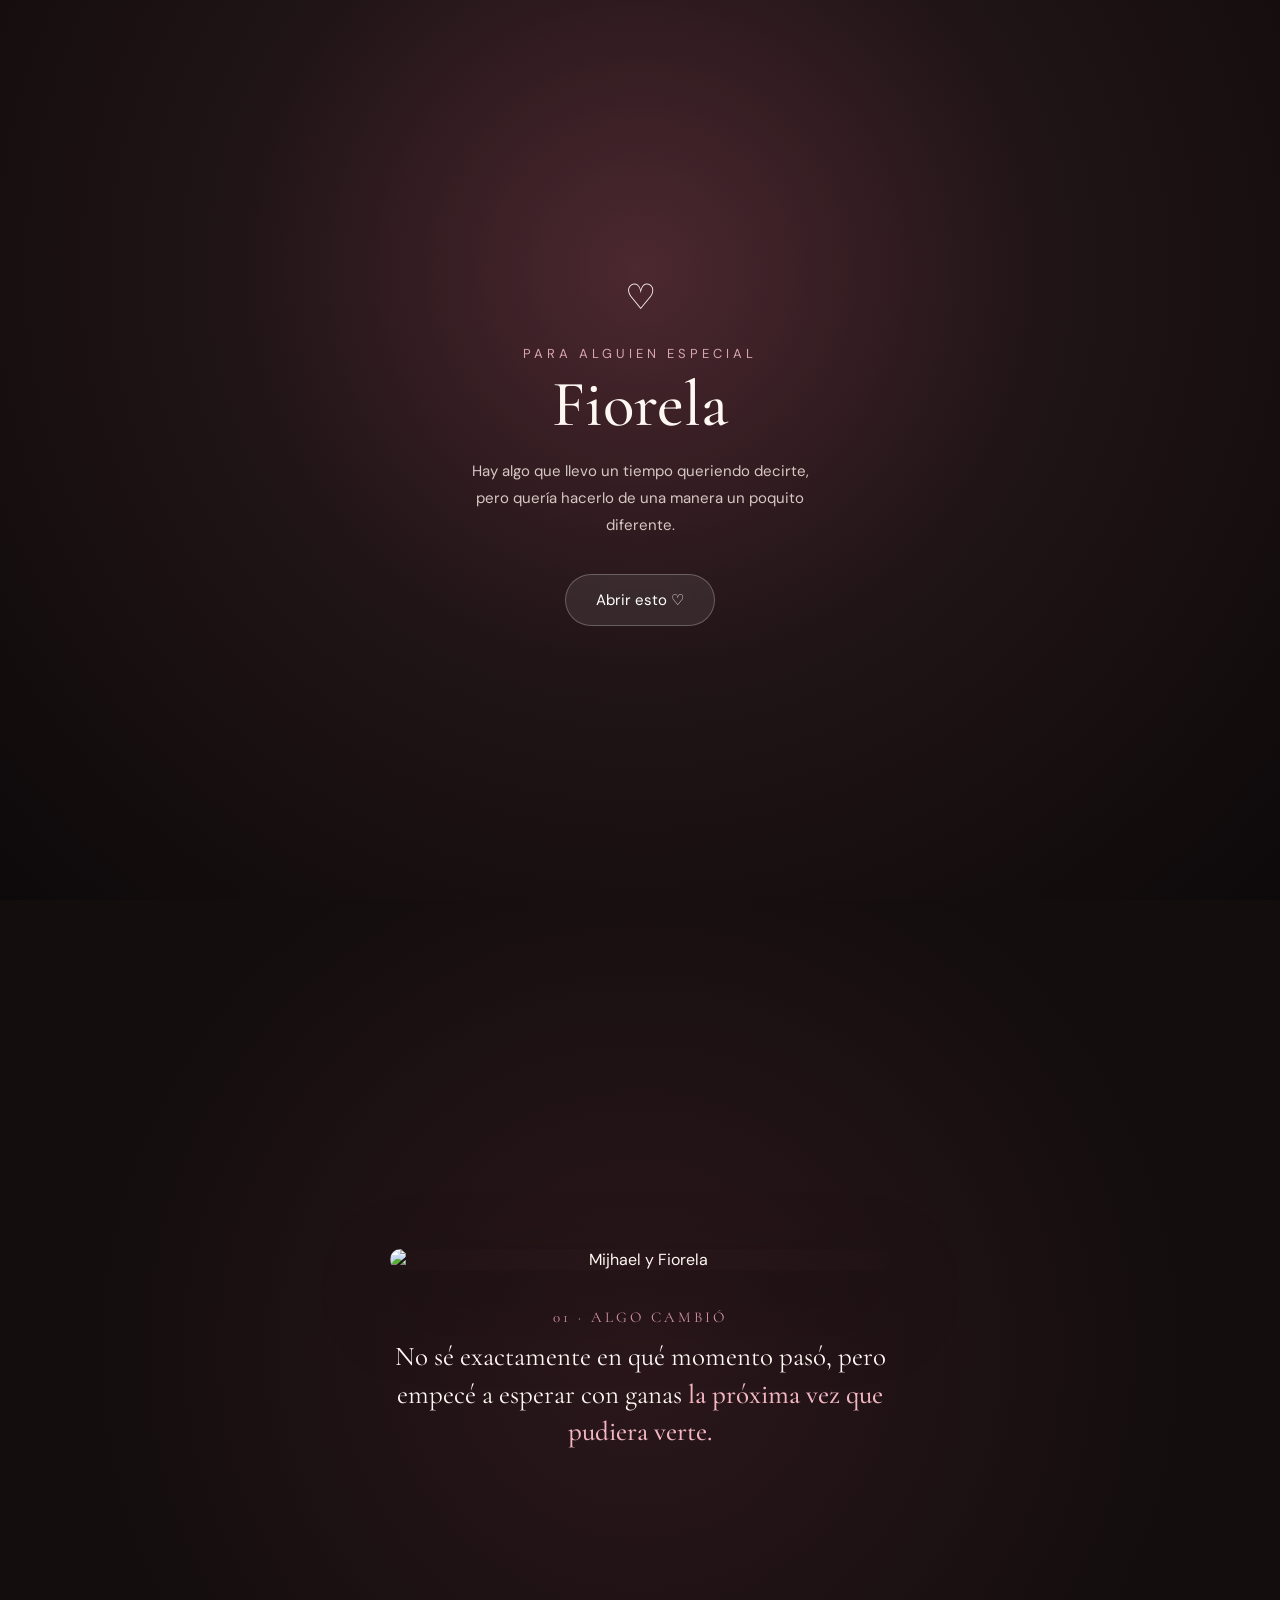
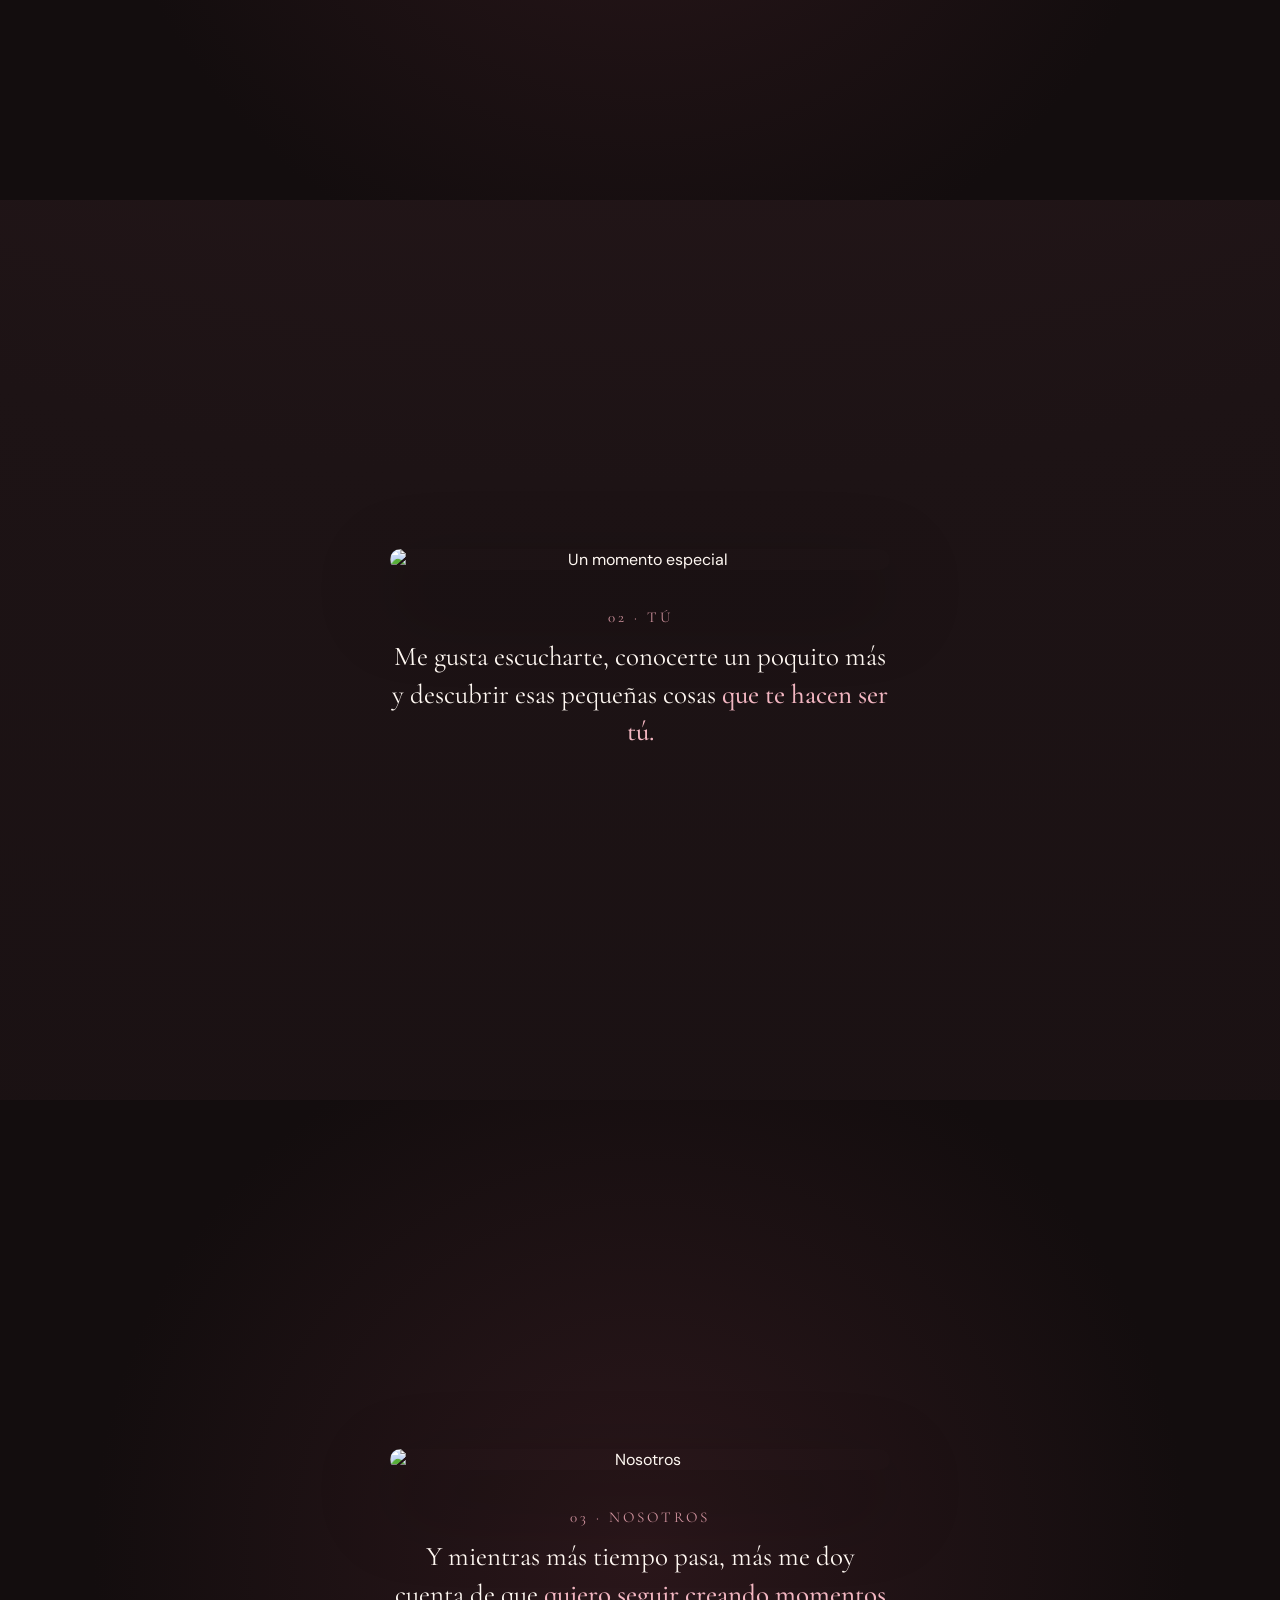
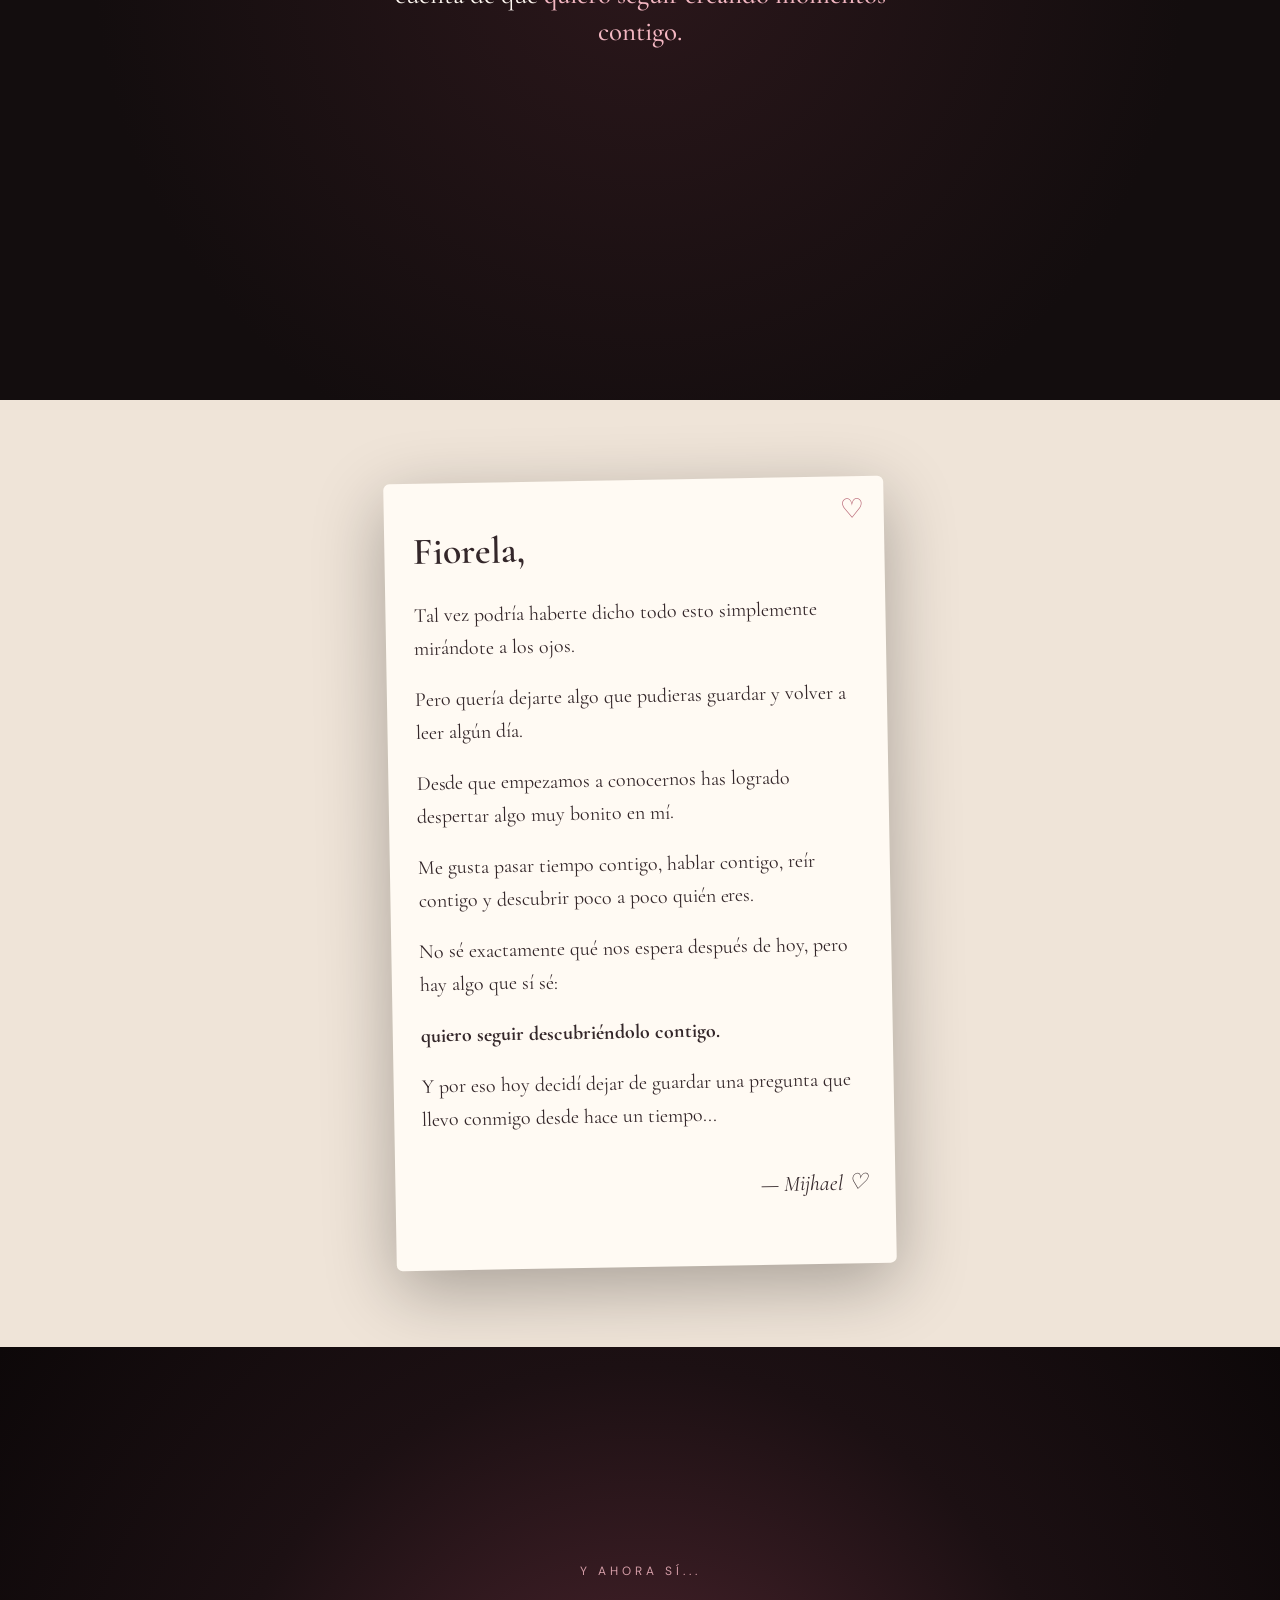
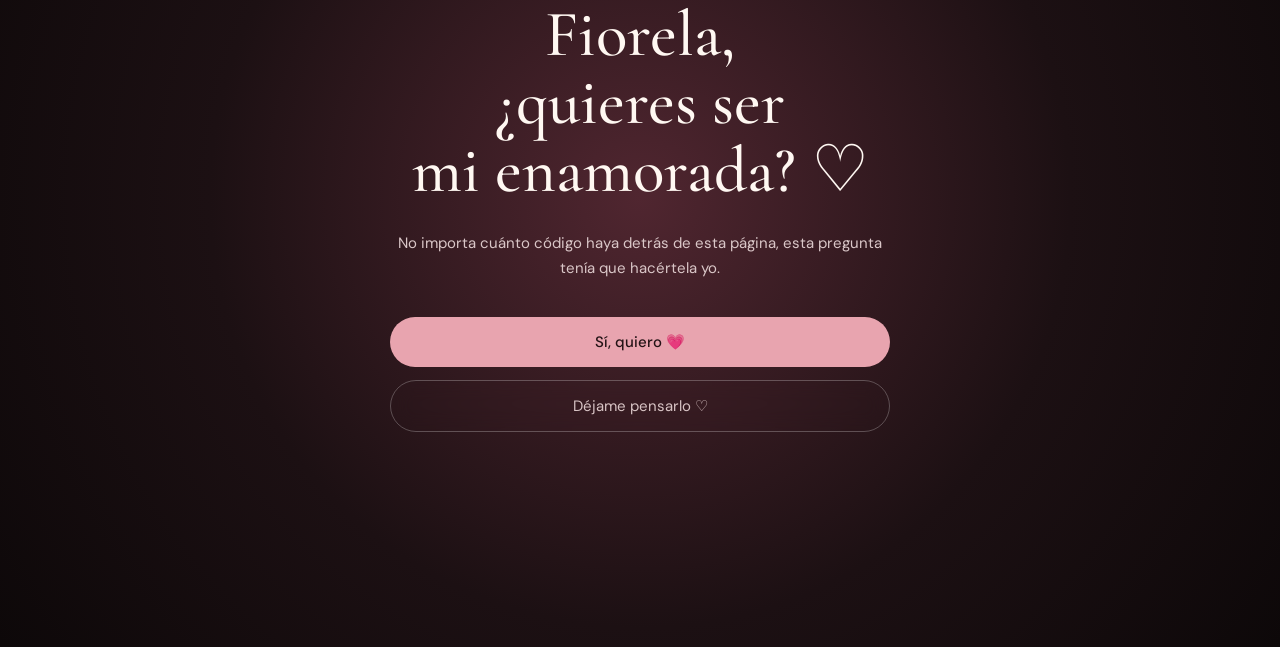
==== index.html @ c9b13cd0 "Create index.html" ====
<!DOCTYPE html>
<html lang="es">
<head>
  <meta charset="UTF-8">
  <meta name="viewport" content="width=device-width, initial-scale=1.0">
  <meta name="theme-color" content="#171011">

  <title>Para Fiorela ♡</title>

  <link rel="preconnect" href="https://fonts.googleapis.com">
  <link rel="preconnect" href="https://fonts.gstatic.com" crossorigin>

  <link href="https://fonts.googleapis.com/css2?family=Cormorant+Garamond:wght@400;500;600;700&family=DM+Sans:wght@300;400;500&display=swap" rel="stylesheet">

  <style>
    * {
      margin: 0;
      padding: 0;
      box-sizing: border-box;
    }

    html {
      scroll-behavior: smooth;
    }

    body {
      background:
        radial-gradient(circle at top, #3a2026 0%, #1d1315 38%, #100b0c 100%);
      color: #fff8f2;
      font-family: "DM Sans", sans-serif;
      overflow-x: hidden;
    }

    /* =========================
       PANTALLA INICIAL
    ========================= */

    #inicio {
      position: fixed;
      inset: 0;
      width: 100%;
      height: 100dvh;

      display: flex;
      align-items: center;
      justify-content: center;

      background:
        radial-gradient(circle at 50% 30%, #4c2830 0%, #201416 45%, #0d090a 100%);

      z-index: 1000;
      transition:
        opacity 1s ease,
        visibility 1s ease;
    }

    #inicio.oculto {
      opacity: 0;
      visibility: hidden;
      pointer-events: none;
    }

    .inicio-contenido {
      width: 90%;
      max-width: 420px;
      text-align: center;
      padding: 30px;
      animation: aparecer 1.5s ease;
    }

    .corazon-inicio {
      font-size: 35px;
      margin-bottom: 25px;
      animation: latido 1.5s infinite;
    }

    .inicio-contenido .pequeno {
      font-size: 13px;
      text-transform: uppercase;
      letter-spacing: 4px;
      color: #d8a6ad;
      margin-bottom: 12px;
    }

    .inicio-contenido h1 {
      font-family: "Cormorant Garamond", serif;
      font-size: clamp(42px, 13vw, 65px);
      font-weight: 500;
      line-height: 0.95;
      margin-bottom: 22px;
    }

    .inicio-contenido p {
      font-size: 15px;
      line-height: 1.8;
      color: #d7c8c4;
      margin-bottom: 35px;
    }

    .boton {
      border: 1px solid rgba(255,255,255,.25);
      background: rgba(255,255,255,.08);
      color: white;

      padding: 15px 30px;
      border-radius: 100px;

      font-family: "DM Sans", sans-serif;
      font-size: 15px;

      backdrop-filter: blur(10px);
      cursor: pointer;

      transition: .3s;
    }

    .boton:active {
      transform: scale(.96);
    }

    /* =========================
       CONTENIDO
    ========================= */

    main {
      width: 100%;
    }

    section {
      min-height: 100svh;
      width: 100%;

      display: flex;
      align-items: center;
      justify-content: center;

      padding: 65px 22px;
      position: relative;
    }

    .contenedor {
      width: 100%;
      max-width: 430px;
      text-align: center;
    }

    /* =========================
       HERO
    ========================= */

    .hero {
      padding-top: 90px;
      background:
        linear-gradient(to bottom, rgba(14,9,10,.1), #160e10);
    }

    .fecha {
      font-size: 11px;
      letter-spacing: 4px;
      color: #cf9ca5;
      margin-bottom: 20px;
    }

    .hero h2 {
      font-family: "Cormorant Garamond", serif;
      font-size: 48px;
      font-weight: 500;
      margin-bottom: 25px;
      line-height: 1;
    }

    .hero h2 span {
      font-style: italic;
      color: #efbdc4;
    }

    .hero p {
      font-family: "Cormorant Garamond", serif;
      font-size: 21px;
      line-height: 1.6;
      color: #e2d2ce;
    }

    .flecha {
      margin-top: 50px;
      opacity: .5;
      font-size: 24px;
      animation: bajar 1.5s infinite;
    }

    /* =========================
       FOTOS
    ========================= */

    .foto-card {
      width: 100%;
      overflow: hidden;
      border-radius: 25px;
      position: relative;

      box-shadow:
        0 30px 80px rgba(0,0,0,.45);

      margin-bottom: 38px;
    }

    .foto-card img {
      display: block;
      width: 100%;
      height: auto;
    }

    .numero {
      font-family: "Cormorant Garamond", serif;
      color: #cf929d;
      font-size: 15px;
      letter-spacing: 3px;
      margin-bottom: 12px;
    }

    .texto-momento {
      font-family: "Cormorant Garamond", serif;
      font-size: 27px;
      line-height: 1.4;
      font-weight: 400;
    }

    .texto-momento strong {
      color: #f2b6c1;
      font-weight: 500;
    }

    .momento {
      background:
        radial-gradient(circle at center, #2b171b, #130d0e 70%);
    }

    /* =========================
       CARTA
    ========================= */

    .carta-seccion {
      background: #efe4d8;
      color: #34272a;
      padding: 80px 20px;
    }

    .carta {
      position: relative;
      background: #fffaf3;
      padding: 45px 28px;
      border-radius: 6px;

      text-align: left;

      box-shadow:
        0 20px 70px rgba(0,0,0,.3);

      transform: rotate(-1deg);
    }

    .carta::before {
      content: "♡";
      position: absolute;
      right: 20px;
      top: 15px;
      font-size: 27px;
      color: #b96776;
    }

    .carta h3 {
      font-family: "Cormorant Garamond", serif;
      font-size: 38px;
      margin-bottom: 25px;
      font-weight: 600;
    }

    .carta p {
      font-family: "Cormorant Garamond", serif;
      font-size: 20px;
      line-height: 1.65;
      margin-bottom: 18px;
    }

    .firma {
      margin-top: 35px;
      text-align: right;
      font-size: 22px !important;
      font-style: italic;
    }

    /* =========================
       PREGUNTA FINAL
    ========================= */

    .pregunta {
      min-height: 100dvh;

      background:
        radial-gradient(circle at center, #502630, #1c1013 55%, #0d0809);

      overflow: hidden;
    }

    .pregunta .mini {
      font-size: 12px;
      text-transform: uppercase;
      letter-spacing: 4px;
      color: #d49da7;
      margin-bottom: 22px;
    }

    .pregunta h2 {
      font-family: "Cormorant Garamond", serif;
      font-size: clamp(45px, 13vw, 65px);
      font-weight: 500;
      line-height: 1.05;
      margin-bottom: 25px;
    }

    .pregunta p {
      color: #dac7c8;
      font-size: 15px;
      line-height: 1.7;
      margin-bottom: 35px;
    }

    .botones-final {
      display: flex;
      flex-direction: column;
      gap: 13px;
    }

    .si {
      background: #e8a4af;
      color: #241316;
      border: none;
      font-weight: 500;
    }

    .pensarlo {
      background: transparent;
      color: #d8c4c5;
    }

    /* =========================
       RESPUESTA
    ========================= */

    #respuesta {
      position: fixed;
      inset: 0;

      display: none;
      align-items: center;
      justify-content: center;

      background:
        radial-gradient(circle at center, #69313d, #1b0e11 60%, #090506);

      z-index: 2000;
      padding: 25px;
      overflow: hidden;
    }

    #respuesta.visible {
      display: flex;
      animation: aparecer .8s ease;
    }

    .respuesta-contenido {
      text-align: center;
      max-width: 430px;
      position: relative;
      z-index: 10;
    }

    .respuesta-contenido .gran-corazon {
      font-size: 60px;
      animation: latido 1.2s infinite;
      margin-bottom: 25px;
    }

    .respuesta-contenido h2 {
      font-family: "Cormorant Garamond", serif;
      font-size: 48px;
      font-weight: 500;
      margin-bottom: 20px;
    }

    .respuesta-contenido p {
      color: #e2cccf;
      line-height: 1.8;
    }

    .nombres {
      margin-top: 35px;
      font-family: "Cormorant Garamond", serif;
      font-size: 27px !important;
      color: #f2b6c1 !important;
    }

    /* =========================
       ANIMACIÓN SCROLL
    ========================= */

    .reveal {
      opacity: 0;
      transform: translateY(45px);
      transition:
        opacity 1s ease,
        transform 1s ease;
    }

    .reveal.visible {
      opacity: 1;
      transform: translateY(0);
    }

    /* =========================
       CORAZONES
    ========================= */

    .heart {
      position: fixed;
      bottom: -30px;
      z-index: 2001;
      pointer-events: none;
      animation: volar linear forwards;
    }

    /* =========================
       ANIMACIONES
    ========================= */

    @keyframes aparecer {
      from {
        opacity: 0;
        transform: translateY(10px);
      }

      to {
        opacity: 1;
        transform: translateY(0);
      }
    }

    @keyframes latido {
      0%, 100% {
        transform: scale(1);
      }

      50% {
        transform: scale(1.15);
      }
    }

    @keyframes bajar {
      0%, 100% {
        transform: translateY(0);
      }

      50% {
        transform: translateY(10px);
      }
    }

    @keyframes volar {
      from {
        transform: translateY(0) rotate(0deg);
        opacity: 1;
      }

      to {
        transform: translateY(-115vh) rotate(360deg);
        opacity: 0;
      }
    }

    @media (min-width: 700px) {
      .contenedor {
        max-width: 500px;
      }
    }
  </style>
</head>

<body>

  <!-- PANTALLA INICIAL -->

  <div id="inicio">

    <div class="inicio-contenido">

      <div class="corazon-inicio">♡</div>

      <div class="pequeno">
        Para alguien especial
      </div>

      <h1>
        Fiorela
      </h1>

      <p>
        Hay algo que llevo un tiempo queriendo decirte,
        pero quería hacerlo de una manera un poquito diferente.
      </p>

      <button class="boton" onclick="abrirPagina()">
        Abrir esto ♡
      </button>

    </div>

  </div>


  <main>

    <!-- INTRO -->

    <section class="hero">

      <div class="contenedor reveal">

        <div class="fecha">
          18 · 09 · 2026
        </div>

        <h2>
          Quizá todo comenzó<br>
          <span>sin darme cuenta.</span>
        </h2>

        <p>
          Entre conversaciones, risas y pequeños momentos,
          alguien comenzó a ocupar un lugar especial en mis días.
        </p>

        <div class="flecha">
          ↓
        </div>

      </div>

    </section>


    <!-- MOMENTO 1 -->

    <section class="momento">

      <div class="contenedor">

        <div class="foto-card reveal">
          <img src="foto1.png" alt="Mijhael y Fiorela">
        </div>

        <div class="reveal">

          <div class="numero">
            01 · ALGO CAMBIÓ
          </div>

          <p class="texto-momento">
            No sé exactamente en qué momento pasó,
            pero empecé a esperar con ganas
            <strong>la próxima vez que pudiera verte.</strong>
          </p>

        </div>

      </div>

    </section>


    <!-- MOMENTO 2 -->

    <section>

      <div class="contenedor">

        <div class="foto-card reveal">
          <img src="foto2.png" alt="Un momento especial">
        </div>

        <div class="reveal">

          <div class="numero">
            02 · TÚ
          </div>

          <p class="texto-momento">
            Me gusta escucharte, conocerte un poquito más
            y descubrir esas pequeñas cosas
            <strong>que te hacen ser tú.</strong>
          </p>

        </div>

      </div>

    </section>


    <!-- MOMENTO 3 -->

    <section class="momento">

      <div class="contenedor">

        <div class="foto-card reveal">
          <img src="foto3.png" alt="Nosotros">
        </div>

        <div class="reveal">

          <div class="numero">
            03 · NOSOTROS
          </div>

          <p class="texto-momento">
            Y mientras más tiempo pasa,
            más me doy cuenta de que
            <strong>quiero seguir creando momentos contigo.</strong>
          </p>

        </div>

      </div>

    </section>


    <!-- CARTA -->

    <section class="carta-seccion">

      <div class="contenedor reveal">

        <div class="carta">

          <h3>
            Fiorela,
          </h3>

          <p>
            Tal vez podría haberte dicho todo esto simplemente
            mirándote a los ojos.
          </p>

          <p>
            Pero quería dejarte algo que pudieras guardar y
            volver a leer algún día.
          </p>

          <p>
            Desde que empezamos a conocernos has logrado despertar
            algo muy bonito en mí.
          </p>

          <p>
            Me gusta pasar tiempo contigo, hablar contigo,
            reír contigo y descubrir poco a poco quién eres.
          </p>

          <p>
            No sé exactamente qué nos espera después de hoy,
            pero hay algo que sí sé:
          </p>

          <p>
            <strong>
              quiero seguir descubriéndolo contigo.
            </strong>
          </p>

          <p>
            Y por eso hoy decidí dejar de guardar
            una pregunta que llevo conmigo desde hace un tiempo...
          </p>

          <p class="firma">
            — Mijhael ♡
          </p>

        </div>

      </div>

    </section>


    <!-- PREGUNTA -->

    <section class="pregunta">

      <div class="contenedor reveal">

        <div class="mini">
          Y ahora sí...
        </div>

        <h2>
          Fiorela,<br>
          ¿quieres ser<br>
          mi enamorada? ♡
        </h2>

        <p>
          No importa cuánto código haya detrás de esta página,
          esta pregunta tenía que hacértela yo.
        </p>

        <div class="botones-final">

          <button class="boton si" onclick="respuestaSi()">
            Sí, quiero 💗
          </button>

          <button class="boton pensarlo" onclick="pensarlo()">
            Déjame pensarlo ♡
          </button>

        </div>

      </div>

    </section>

  </main>


  <!-- FINAL SI -->

  <div id="respuesta">

    <div class="respuesta-contenido">

      <div class="gran-corazon">
        💗
      </div>

      <h2>
        Entonces...
        este puede ser nuestro comienzo.
      </h2>

      <p>
        Prometo guardar este momento
        como uno de mis favoritos.
      </p>

      <p class="nombres">
        Mijhael + Fiorela
        <br>
        18 · 09 · 2026 ♡
      </p>

    </div>

  </div>


  <script>

    /* ABRIR */

    function abrirPagina() {

      document
        .getElementById("inicio")
        .classList.add("oculto");

      document.body.style.overflow = "auto";

    }


    /* ANIMACIÓN AL BAJAR */

    const elementos = document.querySelectorAll(".reveal");

    const observer = new IntersectionObserver((entries) => {

      entries.forEach(entry => {

        if (entry.isIntersecting) {
          entry.target.classList.add("visible");
        }

      });

    }, {
      threshold: 0.15
    });

    elementos.forEach(elemento => {
      observer.observe(elemento);
    });


    /* RESPUESTA SÍ */

    function respuestaSi() {

      const respuesta =
        document.getElementById("respuesta");

      respuesta.classList.add("visible");

      crearCorazones();

    }


    /* RESPUESTA PENSARLO */

    function pensarlo() {

      alert(
        "Está bien ♡ No tienes que responder ahora. Lo importante para mí era que supieras lo que siento."
      );

    }


    /* CORAZONES */

    function crearCorazones() {

      const corazones = [
        "♡",
        "♥",
        "💗",
        "♡",
        "💕"
      ];

      for (let i = 0; i < 35; i++) {

        setTimeout(() => {

          const heart =
            document.createElement("div");

          heart.className = "heart";

          heart.innerHTML =
            corazones[
              Math.floor(
                Math.random() * corazones.length
              )
            ];

          heart.style.left =
            Math.random() * 100 + "vw";

          heart.style.fontSize =
            (15 + Math.random() * 25) + "px";

          heart.style.animationDuration =
            (3 + Math.random() * 4) + "s";

          document.body.appendChild(heart);

          setTimeout(() => {
            heart.remove();
          }, 7000);

        }, i * 100);

      }

    }

  </script>

</body>
</html>
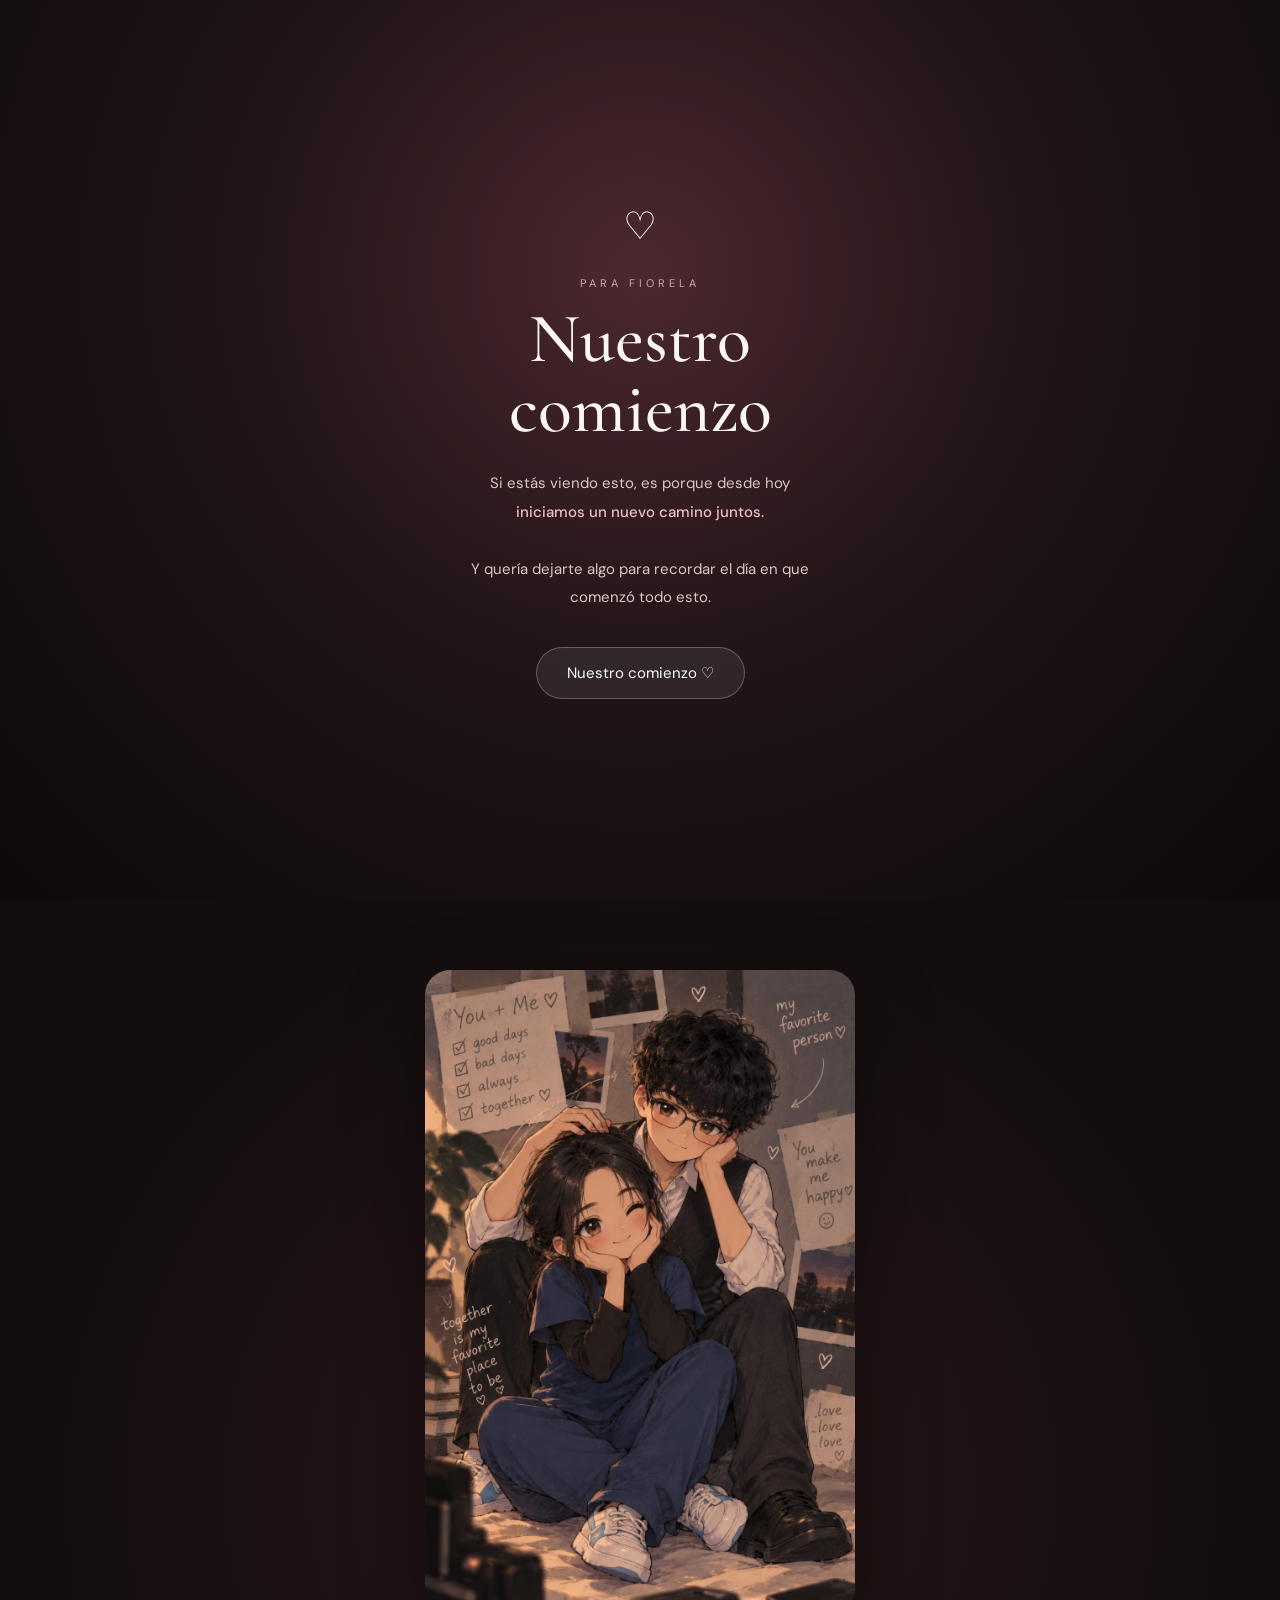
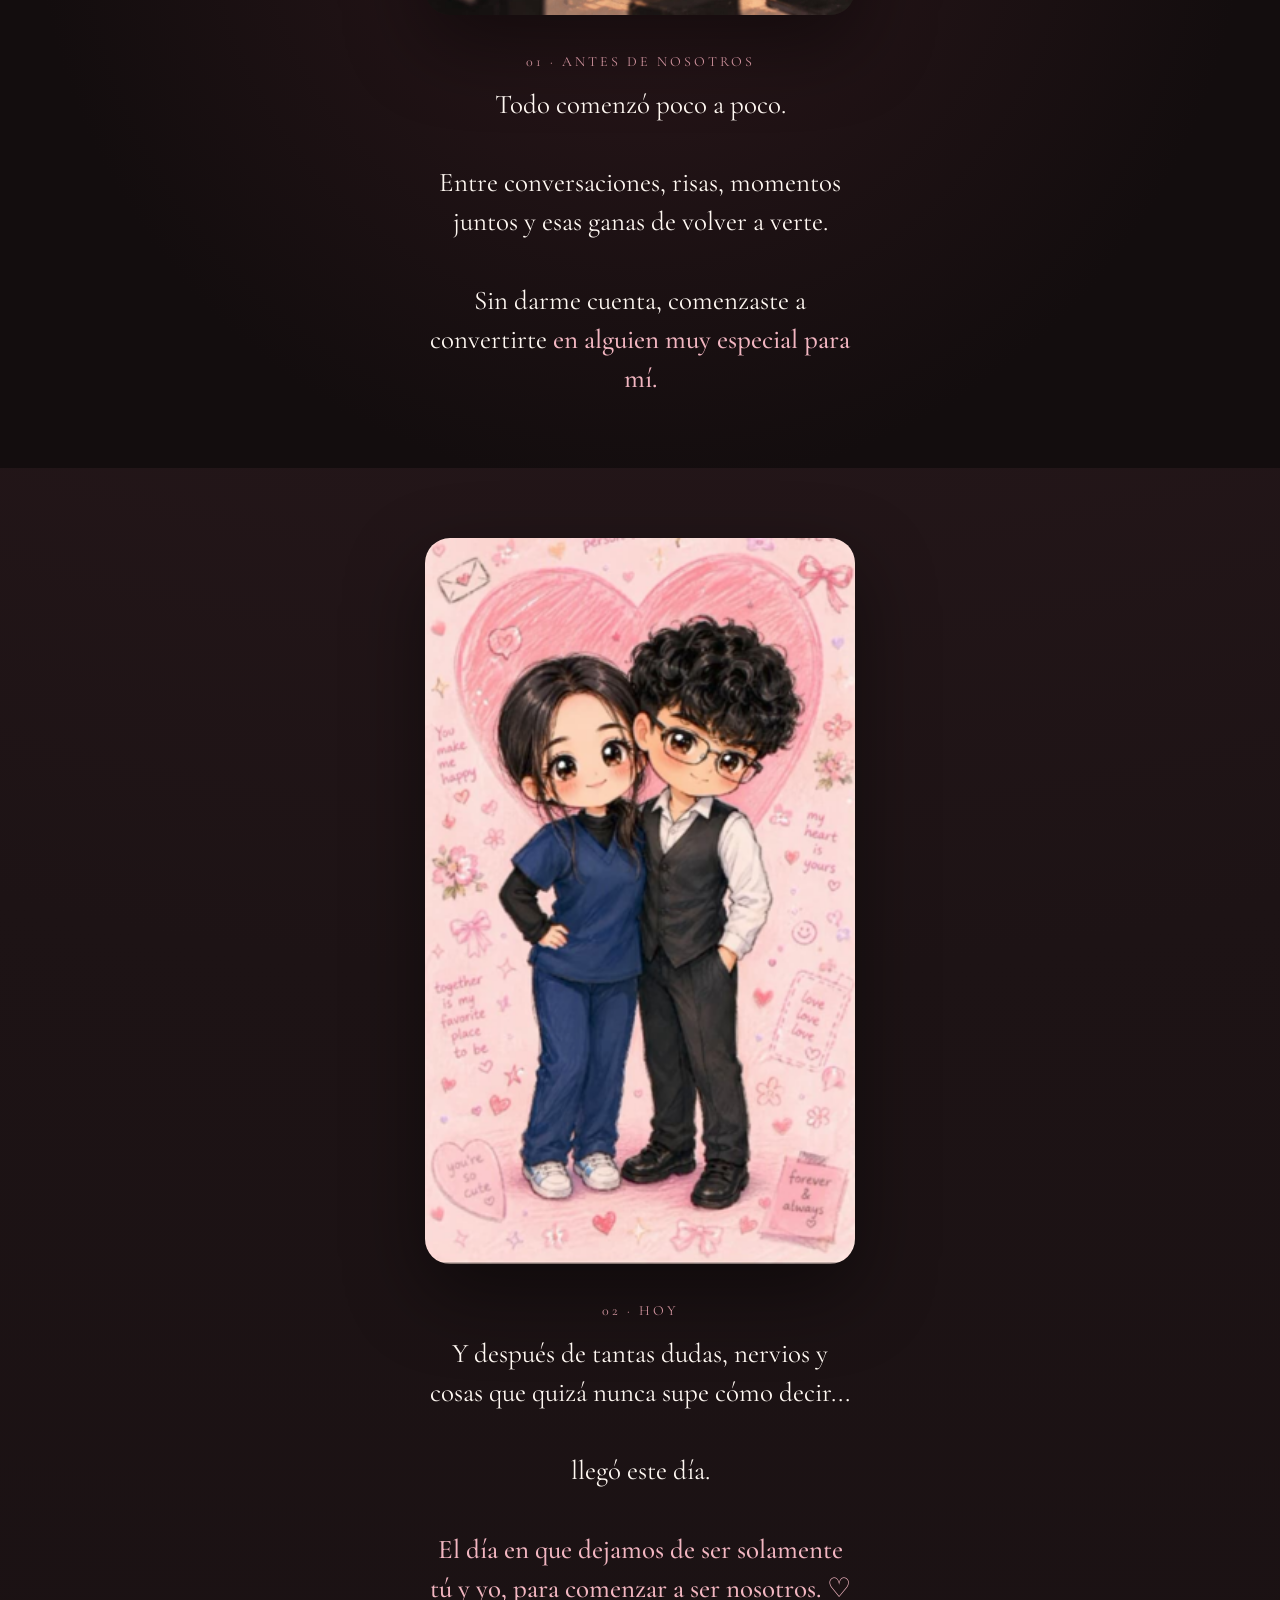
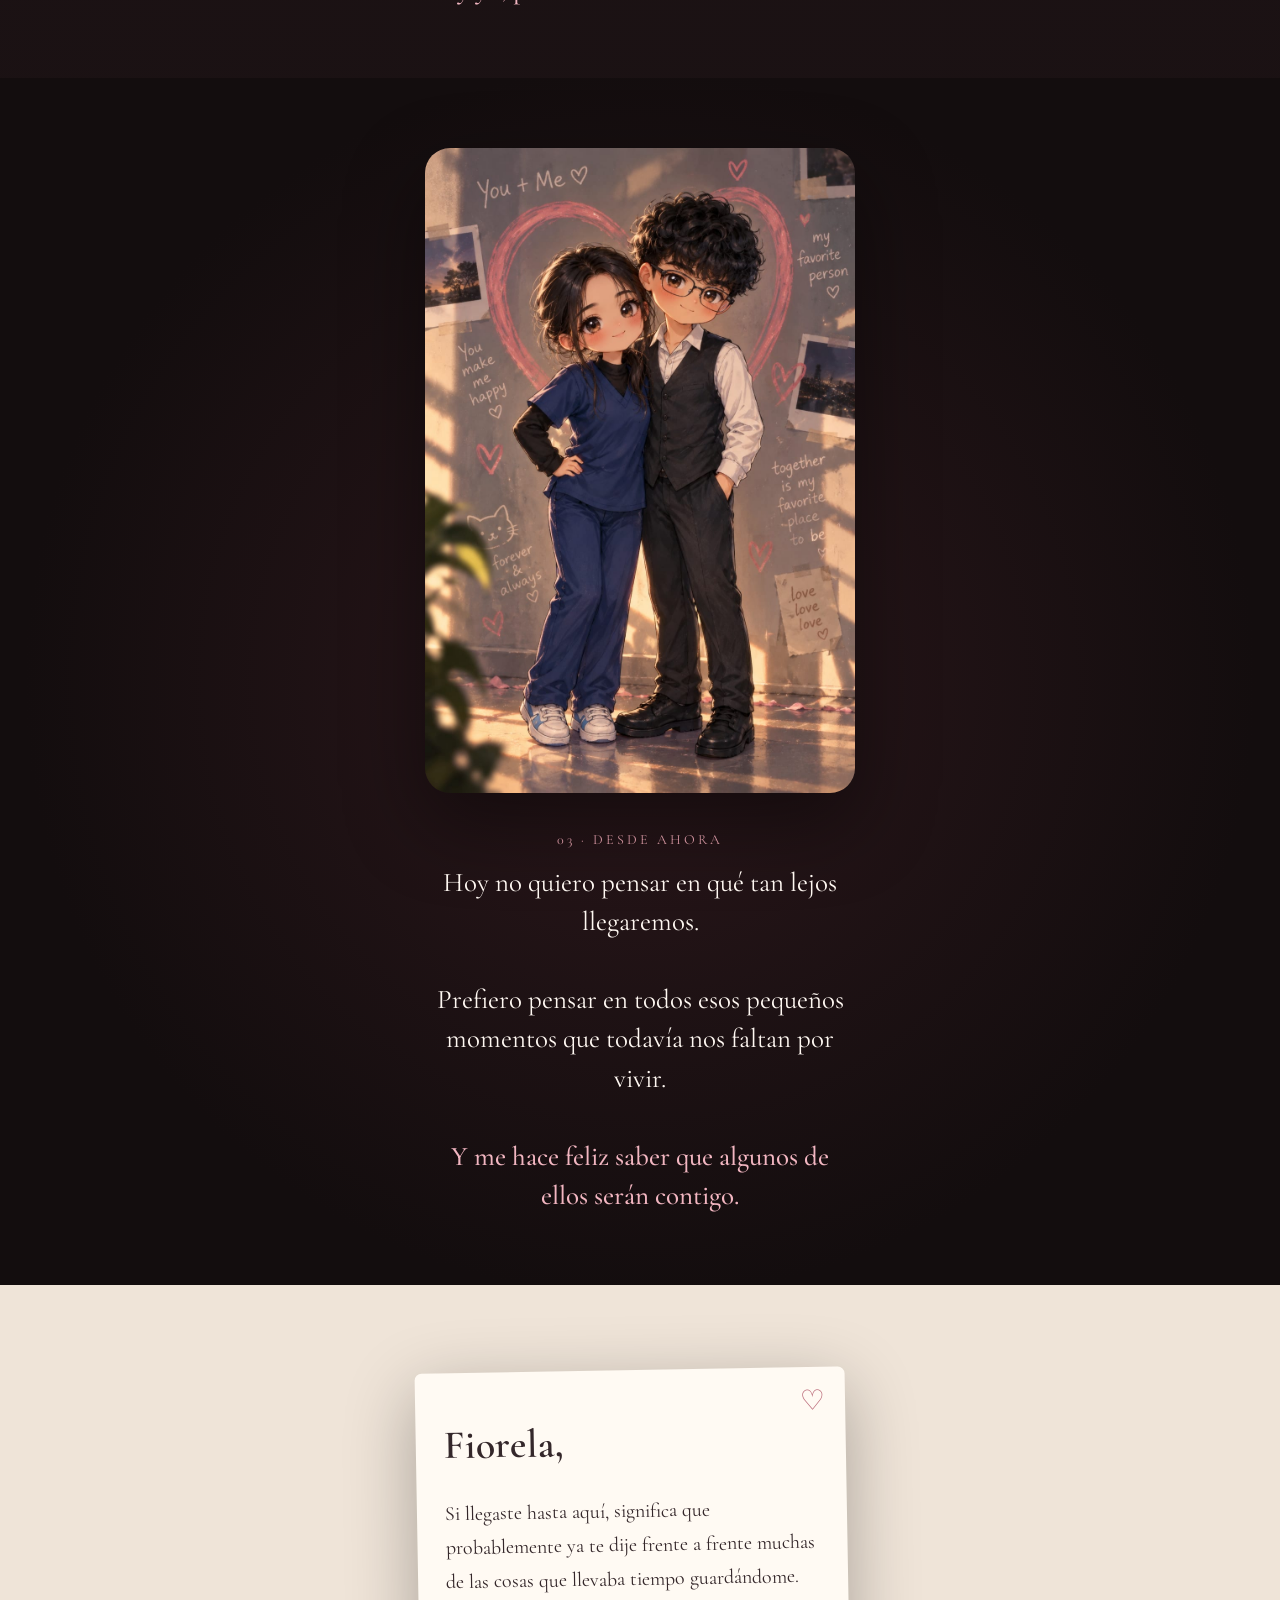
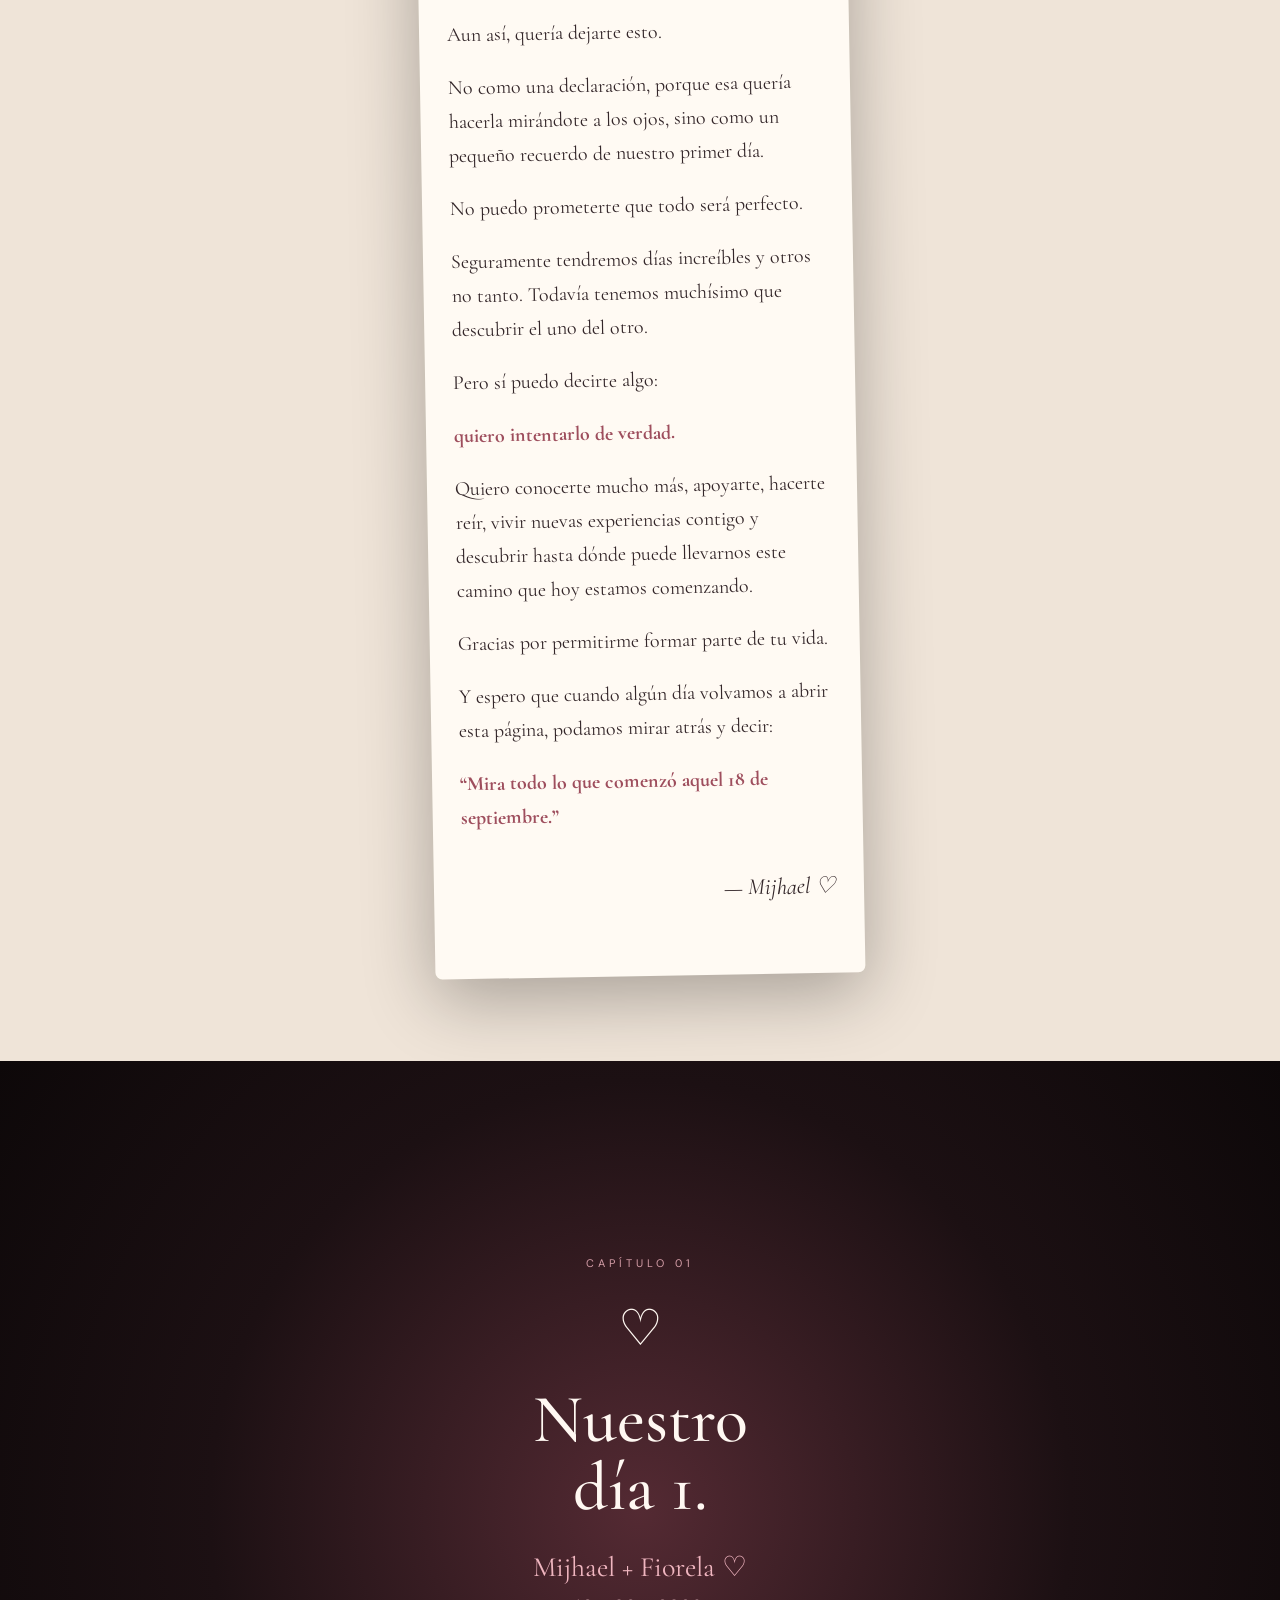
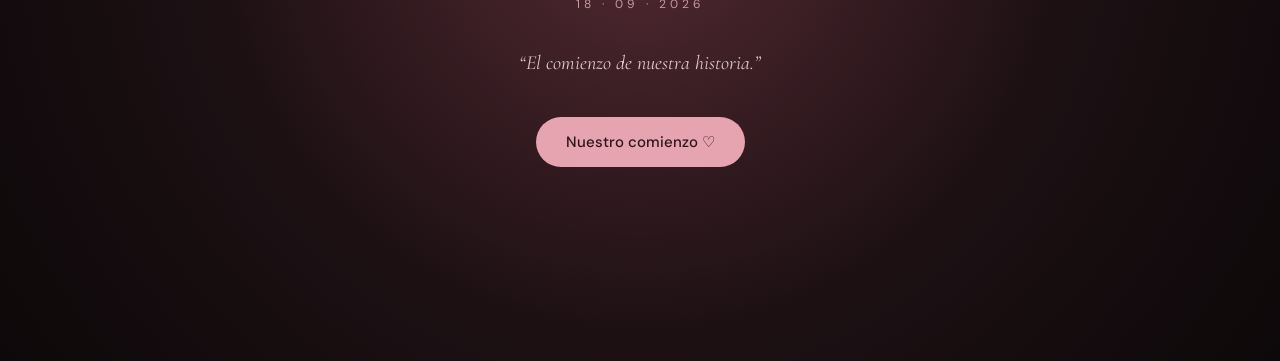
==== commit f936a104: "Update index.html" ====
--- a/index.html
+++ b/index.html
@@ -5,7 +5,7 @@
   <meta name="viewport" content="width=device-width, initial-scale=1.0">
   <meta name="theme-color" content="#171011">
 
-  <title>Para Fiorela ♡</title>
+  <title>Nuestro comienzo ♡</title>
 
   <link rel="preconnect" href="https://fonts.googleapis.com">
   <link rel="preconnect" href="https://fonts.gstatic.com" crossorigin>
@@ -13,6 +13,7 @@
   <link href="https://fonts.googleapis.com/css2?family=Cormorant+Garamond:wght@400;500;600;700&family=DM+Sans:wght@300;400;500&display=swap" rel="stylesheet">
 
   <style>
+
     * {
       margin: 0;
       padding: 0;
@@ -49,6 +50,7 @@
         radial-gradient(circle at 50% 30%, #4c2830 0%, #201416 45%, #0d090a 100%);
 
       z-index: 1000;
+
       transition:
         opacity 1s ease,
         visibility 1s ease;
@@ -63,38 +65,45 @@
     .inicio-contenido {
       width: 90%;
       max-width: 420px;
+
       text-align: center;
       padding: 30px;
+
       animation: aparecer 1.5s ease;
     }
 
     .corazon-inicio {
-      font-size: 35px;
+      font-size: 38px;
       margin-bottom: 25px;
       animation: latido 1.5s infinite;
     }
 
-    .inicio-contenido .pequeno {
-      font-size: 13px;
+    .pequeno {
+      font-size: 11px;
       text-transform: uppercase;
       letter-spacing: 4px;
       color: #d8a6ad;
-      margin-bottom: 12px;
+      margin-bottom: 14px;
     }
 
     .inicio-contenido h1 {
       font-family: "Cormorant Garamond", serif;
-      font-size: clamp(42px, 13vw, 65px);
+      font-size: clamp(48px, 15vw, 70px);
       font-weight: 500;
-      line-height: 0.95;
-      margin-bottom: 22px;
+      line-height: 1;
+      margin-bottom: 25px;
     }
 
     .inicio-contenido p {
       font-size: 15px;
-      line-height: 1.8;
+      line-height: 1.9;
       color: #d7c8c4;
       margin-bottom: 35px;
+    }
+
+    .inicio-contenido p strong {
+      color: #f2bcc5;
+      font-weight: 500;
     }
 
     .boton {
@@ -109,9 +118,12 @@
       font-size: 15px;
 
       backdrop-filter: blur(10px);
+
       cursor: pointer;
 
-      transition: .3s;
+      transition:
+        transform .3s,
+        background .3s;
     }
 
     .boton:active {
@@ -119,7 +131,7 @@
     }
 
     /* =========================
-       CONTENIDO
+       SECCIONES
     ========================= */
 
     main {
@@ -134,7 +146,8 @@
       align-items: center;
       justify-content: center;
 
-      padding: 65px 22px;
+      padding: 70px 22px;
+
       position: relative;
     }
 
@@ -145,46 +158,56 @@
     }
 
     /* =========================
-       HERO
+       PRIMERA SECCIÓN
     ========================= */
 
     .hero {
-      padding-top: 90px;
       background:
-        linear-gradient(to bottom, rgba(14,9,10,.1), #160e10);
+        linear-gradient(
+          to bottom,
+          rgba(14,9,10,.1),
+          #160e10
+        );
     }
 
     .fecha {
       font-size: 11px;
       letter-spacing: 4px;
       color: #cf9ca5;
-      margin-bottom: 20px;
+      margin-bottom: 25px;
     }
 
     .hero h2 {
       font-family: "Cormorant Garamond", serif;
-      font-size: 48px;
+
+      font-size: clamp(43px, 12vw, 58px);
       font-weight: 500;
-      margin-bottom: 25px;
-      line-height: 1;
+      line-height: 1.05;
+
+      margin-bottom: 28px;
     }
 
     .hero h2 span {
+      color: #efbdc4;
       font-style: italic;
-      color: #efbdc4;
     }
 
     .hero p {
       font-family: "Cormorant Garamond", serif;
       font-size: 21px;
-      line-height: 1.6;
+      line-height: 1.65;
       color: #e2d2ce;
     }
 
+    .hero p strong {
+      color: #f1bbc4;
+      font-weight: 500;
+    }
+
     .flecha {
-      margin-top: 50px;
+      margin-top: 55px;
       opacity: .5;
-      font-size: 24px;
+      font-size: 25px;
       animation: bajar 1.5s infinite;
     }
 
@@ -192,11 +215,21 @@
        FOTOS
     ========================= */
 
+    .momento {
+      background:
+        radial-gradient(
+          circle at center,
+          #2b171b,
+          #130d0e 70%
+        );
+    }
+
     .foto-card {
       width: 100%;
+
       overflow: hidden;
+
       border-radius: 25px;
-      position: relative;
 
       box-shadow:
         0 30px 80px rgba(0,0,0,.45);
@@ -213,15 +246,19 @@
     .numero {
       font-family: "Cormorant Garamond", serif;
       color: #cf929d;
-      font-size: 15px;
+
+      font-size: 14px;
       letter-spacing: 3px;
-      margin-bottom: 12px;
+
+      margin-bottom: 15px;
     }
 
     .texto-momento {
       font-family: "Cormorant Garamond", serif;
+
       font-size: 27px;
-      line-height: 1.4;
+      line-height: 1.45;
+
       font-weight: 400;
     }
 
@@ -230,11 +267,6 @@
       font-weight: 500;
     }
 
-    .momento {
-      background:
-        radial-gradient(circle at center, #2b171b, #130d0e 70%);
-    }
-
     /* =========================
        CARTA
     ========================= */
@@ -242,171 +274,249 @@
     .carta-seccion {
       background: #efe4d8;
       color: #34272a;
-      padding: 80px 20px;
+
+      padding: 85px 20px;
     }
 
     .carta {
       position: relative;
+
       background: #fffaf3;
-      padding: 45px 28px;
-      border-radius: 6px;
+
+      padding: 48px 28px;
+
+      border-radius: 7px;
 
       text-align: left;
 
       box-shadow:
-        0 20px 70px rgba(0,0,0,.3);
+        0 20px 70px rgba(0,0,0,.30);
 
       transform: rotate(-1deg);
     }
 
     .carta::before {
       content: "♡";
+
       position: absolute;
+
       right: 20px;
       top: 15px;
-      font-size: 27px;
+
+      font-size: 28px;
       color: #b96776;
     }
 
     .carta h3 {
       font-family: "Cormorant Garamond", serif;
-      font-size: 38px;
-      margin-bottom: 25px;
+
+      font-size: 40px;
       font-weight: 600;
+
+      margin-bottom: 28px;
     }
 
     .carta p {
       font-family: "Cormorant Garamond", serif;
+
       font-size: 20px;
-      line-height: 1.65;
-      margin-bottom: 18px;
+      line-height: 1.7;
+
+      margin-bottom: 19px;
+    }
+
+    .carta strong {
+      color: #9e4e5d;
     }
 
     .firma {
-      margin-top: 35px;
+      margin-top: 38px;
+
       text-align: right;
-      font-size: 22px !important;
+
+      font-size: 23px !important;
+
       font-style: italic;
     }
 
     /* =========================
-       PREGUNTA FINAL
+       FINAL
     ========================= */
 
-    .pregunta {
+    .final {
       min-height: 100dvh;
 
       background:
-        radial-gradient(circle at center, #502630, #1c1013 55%, #0d0809);
+        radial-gradient(
+          circle at center,
+          #542a33,
+          #1c1013 55%,
+          #0d0809
+        );
 
       overflow: hidden;
     }
 
-    .pregunta .mini {
-      font-size: 12px;
+    .mini {
+      font-size: 11px;
       text-transform: uppercase;
       letter-spacing: 4px;
       color: #d49da7;
-      margin-bottom: 22px;
-    }
-
-    .pregunta h2 {
+
+      margin-bottom: 25px;
+    }
+
+    .corazon-final {
+      font-size: 50px;
+
+      margin-bottom: 25px;
+
+      animation: latido 1.5s infinite;
+    }
+
+    .final h2 {
       font-family: "Cormorant Garamond", serif;
-      font-size: clamp(45px, 13vw, 65px);
+
+      font-size: clamp(48px, 14vw, 68px);
+
       font-weight: 500;
-      line-height: 1.05;
-      margin-bottom: 25px;
-    }
-
-    .pregunta p {
-      color: #dac7c8;
-      font-size: 15px;
-      line-height: 1.7;
+
+      line-height: 1;
+
+      margin-bottom: 28px;
+    }
+
+    .final .nombres {
+      font-family: "Cormorant Garamond", serif;
+
+      font-size: 28px;
+
+      color: #f0b6c0;
+
+      margin-bottom: 12px;
+    }
+
+    .final .fecha-final {
+      font-size: 12px;
+
+      letter-spacing: 4px;
+
+      color: #c49aa1;
+
       margin-bottom: 35px;
     }
 
-    .botones-final {
-      display: flex;
-      flex-direction: column;
-      gap: 13px;
-    }
-
-    .si {
-      background: #e8a4af;
-      color: #241316;
+    .frase-final {
+      font-family: "Cormorant Garamond", serif;
+
+      font-size: 20px;
+
+      line-height: 1.6;
+
+      color: #dbc7ca;
+
+      font-style: italic;
+
+      margin-bottom: 38px;
+    }
+
+    .boton-final {
+      background: #e5a4af;
+      color: #2b171b;
+
       border: none;
+
       font-weight: 500;
     }
 
-    .pensarlo {
-      background: transparent;
-      color: #d8c4c5;
-    }
-
     /* =========================
-       RESPUESTA
+       MENSAJE FINAL
     ========================= */
 
-    #respuesta {
+    #mensajeFinal {
       position: fixed;
       inset: 0;
 
       display: none;
+
       align-items: center;
       justify-content: center;
 
       background:
-        radial-gradient(circle at center, #69313d, #1b0e11 60%, #090506);
+        radial-gradient(
+          circle at center,
+          #69313d,
+          #1b0e11 60%,
+          #090506
+        );
 
       z-index: 2000;
-      padding: 25px;
+
+      padding: 30px;
+
       overflow: hidden;
     }
 
-    #respuesta.visible {
+    #mensajeFinal.visible {
       display: flex;
       animation: aparecer .8s ease;
     }
 
-    .respuesta-contenido {
-      text-align: center;
-      max-width: 430px;
+    .mensaje-contenido {
       position: relative;
       z-index: 10;
-    }
-
-    .respuesta-contenido .gran-corazon {
-      font-size: 60px;
+
+      max-width: 430px;
+
+      text-align: center;
+    }
+
+    .mensaje-contenido .gran-corazon {
+      font-size: 65px;
+
+      margin-bottom: 25px;
+
       animation: latido 1.2s infinite;
-      margin-bottom: 25px;
-    }
-
-    .respuesta-contenido h2 {
+    }
+
+    .mensaje-contenido h2 {
       font-family: "Cormorant Garamond", serif;
+
       font-size: 48px;
       font-weight: 500;
-      margin-bottom: 20px;
-    }
-
-    .respuesta-contenido p {
+
+      line-height: 1.05;
+
+      margin-bottom: 25px;
+    }
+
+    .mensaje-contenido p {
       color: #e2cccf;
+
+      font-size: 15px;
+
       line-height: 1.8;
     }
 
-    .nombres {
+    .mensaje-contenido .juntos {
+      font-family: "Cormorant Garamond", serif;
+
+      color: #f2b6c1;
+
+      font-size: 27px;
+
       margin-top: 35px;
-      font-family: "Cormorant Garamond", serif;
-      font-size: 27px !important;
-      color: #f2b6c1 !important;
     }
 
     /* =========================
-       ANIMACIÓN SCROLL
+       SCROLL
     ========================= */
 
     .reveal {
       opacity: 0;
+
       transform: translateY(45px);
+
       transition:
         opacity 1s ease,
         transform 1s ease;
@@ -423,9 +533,13 @@
 
     .heart {
       position: fixed;
+
       bottom: -30px;
+
       z-index: 2001;
+
       pointer-events: none;
+
       animation: volar linear forwards;
     }
 
@@ -434,6 +548,7 @@
     ========================= */
 
     @keyframes aparecer {
+
       from {
         opacity: 0;
         transform: translateY(10px);
@@ -443,9 +558,11 @@
         opacity: 1;
         transform: translateY(0);
       }
+
     }
 
     @keyframes latido {
+
       0%, 100% {
         transform: scale(1);
       }
@@ -453,9 +570,11 @@
       50% {
         transform: scale(1.15);
       }
+
     }
 
     @keyframes bajar {
+
       0%, 100% {
         transform: translateY(0);
       }
@@ -463,9 +582,11 @@
       50% {
         transform: translateY(10px);
       }
+
     }
 
     @keyframes volar {
+
       from {
         transform: translateY(0) rotate(0deg);
         opacity: 1;
@@ -475,409 +596,559 @@
         transform: translateY(-115vh) rotate(360deg);
         opacity: 0;
       }
-    }
-
-    @media (min-width: 700px) {
-      .contenedor {
-        max-width: 500px;
-      }
-    }
+
+    }
+
   </style>
 </head>
 
 <body>
 
-  <!-- PANTALLA INICIAL -->
-
-  <div id="inicio">
-
-    <div class="inicio-contenido">
-
-      <div class="corazon-inicio">♡</div>
-
-      <div class="pequeno">
-        Para alguien especial
+
+<!-- =========================
+     PORTADA
+========================= -->
+
+<div id="inicio">
+
+  <div class="inicio-contenido">
+
+    <div class="corazon-inicio">
+      ♡
+    </div>
+
+    <div class="pequeno">
+      Para Fiorela
+    </div>
+
+    <h1>
+      Nuestro comienzo
+    </h1>
+
+    <p>
+      Si estás viendo esto, es porque desde hoy
+      <strong>iniciamos un nuevo camino juntos.</strong>
+      <br><br>
+      Y quería dejarte algo para recordar
+      el día en que comenzó todo esto.
+    </p>
+
+    <button
+      class="boton"
+      onclick="abrirPagina()"
+    >
+      Nuestro comienzo ♡
+    </button>
+
+  </div>
+
+</div>
+
+
+<main>
+
+
+<!-- =========================
+     INTRODUCCIÓN
+========================= -->
+
+<section class="hero">
+
+  <div class="contenedor reveal">
+
+    <div class="fecha">
+      18 · 09 · 2026
+    </div>
+
+    <h2>
+      Hoy comienza<br>
+      <span>algo nuevo.</span>
+    </h2>
+
+    <p>
+      No sé qué nos espera más adelante,
+      ni cuántos momentos nos quedan por vivir.
+      <br><br>
+
+      Pero desde hoy hay algo que sí sé:
+      <br><br>
+
+      <strong>
+        quiero recorrer este camino contigo. ♡
+      </strong>
+    </p>
+
+    <div class="flecha">
+      ↓
+    </div>
+
+  </div>
+
+</section>
+
+
+<!-- =========================
+     FOTO 1
+========================= -->
+
+<section class="momento">
+
+  <div class="contenedor">
+
+    <div class="foto-card reveal">
+
+      <img
+        src="foto1.png"
+        alt="Mijhael y Fiorela"
+      >
+
+    </div>
+
+    <div class="reveal">
+
+      <div class="numero">
+        01 · ANTES DE NOSOTROS
       </div>
 
-      <h1>
-        Fiorela
-      </h1>
+      <p class="texto-momento">
+
+        Todo comenzó poco a poco.
+
+        <br><br>
+
+        Entre conversaciones, risas,
+        momentos juntos y esas ganas
+        de volver a verte.
+
+        <br><br>
+
+        Sin darme cuenta, comenzaste
+        a convertirte
+
+        <strong>
+          en alguien muy especial para mí.
+        </strong>
+
+      </p>
+
+    </div>
+
+  </div>
+
+</section>
+
+
+<!-- =========================
+     FOTO 2
+========================= -->
+
+<section>
+
+  <div class="contenedor">
+
+    <div class="foto-card reveal">
+
+      <img
+        src="foto2.png"
+        alt="Mijhael y Fiorela"
+      >
+
+    </div>
+
+    <div class="reveal">
+
+      <div class="numero">
+        02 · HOY
+      </div>
+
+      <p class="texto-momento">
+
+        Y después de tantas dudas,
+        nervios y cosas que quizá
+        nunca supe cómo decir...
+
+        <br><br>
+
+        llegó este día.
+
+        <br><br>
+
+        <strong>
+          El día en que dejamos de ser
+          solamente tú y yo,
+          para comenzar a ser nosotros. ♡
+        </strong>
+
+      </p>
+
+    </div>
+
+  </div>
+
+</section>
+
+
+<!-- =========================
+     FOTO 3
+========================= -->
+
+<section class="momento">
+
+  <div class="contenedor">
+
+    <div class="foto-card reveal">
+
+      <img
+        src="foto3.png"
+        alt="Nuestro comienzo"
+      >
+
+    </div>
+
+    <div class="reveal">
+
+      <div class="numero">
+        03 · DESDE AHORA
+      </div>
+
+      <p class="texto-momento">
+
+        Hoy no quiero pensar en
+        qué tan lejos llegaremos.
+
+        <br><br>
+
+        Prefiero pensar en todos esos
+        pequeños momentos que todavía
+        nos faltan por vivir.
+
+        <br><br>
+
+        <strong>
+          Y me hace feliz saber
+          que algunos de ellos serán contigo.
+        </strong>
+
+      </p>
+
+    </div>
+
+  </div>
+
+</section>
+
+
+<!-- =========================
+     CARTA
+========================= -->
+
+<section class="carta-seccion">
+
+  <div class="contenedor reveal">
+
+    <div class="carta">
+
+      <h3>
+        Fiorela,
+      </h3>
 
       <p>
-        Hay algo que llevo un tiempo queriendo decirte,
-        pero quería hacerlo de una manera un poquito diferente.
-      </p>
-
-      <button class="boton" onclick="abrirPagina()">
-        Abrir esto ♡
-      </button>
+        Si llegaste hasta aquí,
+        significa que probablemente ya te dije
+        frente a frente muchas de las cosas
+        que llevaba tiempo guardándome.
+      </p>
+
+      <p>
+        Aun así, quería dejarte esto.
+      </p>
+
+      <p>
+        No como una declaración,
+        porque esa quería hacerla mirándote
+        a los ojos, sino como un pequeño
+        recuerdo de nuestro primer día.
+      </p>
+
+      <p>
+        No puedo prometerte que todo
+        será perfecto.
+      </p>
+
+      <p>
+        Seguramente tendremos días increíbles
+        y otros no tanto. Todavía tenemos
+        muchísimo que descubrir el uno del otro.
+      </p>
+
+      <p>
+        Pero sí puedo decirte algo:
+      </p>
+
+      <p>
+        <strong>
+          quiero intentarlo de verdad.
+        </strong>
+      </p>
+
+      <p>
+        Quiero conocerte mucho más,
+        apoyarte, hacerte reír,
+        vivir nuevas experiencias contigo
+        y descubrir hasta dónde puede llevarnos
+        este camino que hoy estamos comenzando.
+      </p>
+
+      <p>
+        Gracias por permitirme formar
+        parte de tu vida.
+      </p>
+
+      <p>
+        Y espero que cuando algún día
+        volvamos a abrir esta página,
+        podamos mirar atrás y decir:
+      </p>
+
+      <p>
+        <strong>
+          “Mira todo lo que comenzó
+          aquel 18 de septiembre.”
+        </strong>
+      </p>
+
+      <p class="firma">
+        — Mijhael ♡
+      </p>
 
     </div>
 
   </div>
 
-
-  <main>
-
-    <!-- INTRO -->
-
-    <section class="hero">
-
-      <div class="contenedor reveal">
-
-        <div class="fecha">
-          18 · 09 · 2026
-        </div>
-
-        <h2>
-          Quizá todo comenzó<br>
-          <span>sin darme cuenta.</span>
-        </h2>
-
-        <p>
-          Entre conversaciones, risas y pequeños momentos,
-          alguien comenzó a ocupar un lugar especial en mis días.
-        </p>
-
-        <div class="flecha">
-          ↓
-        </div>
-
-      </div>
-
-    </section>
-
-
-    <!-- MOMENTO 1 -->
-
-    <section class="momento">
-
-      <div class="contenedor">
-
-        <div class="foto-card reveal">
-          <img src="foto1.png" alt="Mijhael y Fiorela">
-        </div>
-
-        <div class="reveal">
-
-          <div class="numero">
-            01 · ALGO CAMBIÓ
-          </div>
-
-          <p class="texto-momento">
-            No sé exactamente en qué momento pasó,
-            pero empecé a esperar con ganas
-            <strong>la próxima vez que pudiera verte.</strong>
-          </p>
-
-        </div>
-
-      </div>
-
-    </section>
-
-
-    <!-- MOMENTO 2 -->
-
-    <section>
-
-      <div class="contenedor">
-
-        <div class="foto-card reveal">
-          <img src="foto2.png" alt="Un momento especial">
-        </div>
-
-        <div class="reveal">
-
-          <div class="numero">
-            02 · TÚ
-          </div>
-
-          <p class="texto-momento">
-            Me gusta escucharte, conocerte un poquito más
-            y descubrir esas pequeñas cosas
-            <strong>que te hacen ser tú.</strong>
-          </p>
-
-        </div>
-
-      </div>
-
-    </section>
-
-
-    <!-- MOMENTO 3 -->
-
-    <section class="momento">
-
-      <div class="contenedor">
-
-        <div class="foto-card reveal">
-          <img src="foto3.png" alt="Nosotros">
-        </div>
-
-        <div class="reveal">
-
-          <div class="numero">
-            03 · NOSOTROS
-          </div>
-
-          <p class="texto-momento">
-            Y mientras más tiempo pasa,
-            más me doy cuenta de que
-            <strong>quiero seguir creando momentos contigo.</strong>
-          </p>
-
-        </div>
-
-      </div>
-
-    </section>
-
-
-    <!-- CARTA -->
-
-    <section class="carta-seccion">
-
-      <div class="contenedor reveal">
-
-        <div class="carta">
-
-          <h3>
-            Fiorela,
-          </h3>
-
-          <p>
-            Tal vez podría haberte dicho todo esto simplemente
-            mirándote a los ojos.
-          </p>
-
-          <p>
-            Pero quería dejarte algo que pudieras guardar y
-            volver a leer algún día.
-          </p>
-
-          <p>
-            Desde que empezamos a conocernos has logrado despertar
-            algo muy bonito en mí.
-          </p>
-
-          <p>
-            Me gusta pasar tiempo contigo, hablar contigo,
-            reír contigo y descubrir poco a poco quién eres.
-          </p>
-
-          <p>
-            No sé exactamente qué nos espera después de hoy,
-            pero hay algo que sí sé:
-          </p>
-
-          <p>
-            <strong>
-              quiero seguir descubriéndolo contigo.
-            </strong>
-          </p>
-
-          <p>
-            Y por eso hoy decidí dejar de guardar
-            una pregunta que llevo conmigo desde hace un tiempo...
-          </p>
-
-          <p class="firma">
-            — Mijhael ♡
-          </p>
-
-        </div>
-
-      </div>
-
-    </section>
-
-
-    <!-- PREGUNTA -->
-
-    <section class="pregunta">
-
-      <div class="contenedor reveal">
-
-        <div class="mini">
-          Y ahora sí...
-        </div>
-
-        <h2>
-          Fiorela,<br>
-          ¿quieres ser<br>
-          mi enamorada? ♡
-        </h2>
-
-        <p>
-          No importa cuánto código haya detrás de esta página,
-          esta pregunta tenía que hacértela yo.
-        </p>
-
-        <div class="botones-final">
-
-          <button class="boton si" onclick="respuestaSi()">
-            Sí, quiero 💗
-          </button>
-
-          <button class="boton pensarlo" onclick="pensarlo()">
-            Déjame pensarlo ♡
-          </button>
-
-        </div>
-
-      </div>
-
-    </section>
-
-  </main>
-
-
-  <!-- FINAL SI -->
-
-  <div id="respuesta">
-
-    <div class="respuesta-contenido">
-
-      <div class="gran-corazon">
-        💗
-      </div>
-
-      <h2>
-        Entonces...
-        este puede ser nuestro comienzo.
-      </h2>
-
-      <p>
-        Prometo guardar este momento
-        como uno de mis favoritos.
-      </p>
-
-      <p class="nombres">
-        Mijhael + Fiorela
-        <br>
-        18 · 09 · 2026 ♡
-      </p>
-
-    </div>
+</section>
+
+
+<!-- =========================
+     FINAL
+========================= -->
+
+<section class="final">
+
+  <div class="contenedor reveal">
+
+    <div class="mini">
+      Capítulo 01
+    </div>
+
+    <div class="corazon-final">
+      ♡
+    </div>
+
+    <h2>
+      Nuestro<br>
+      día 1.
+    </h2>
+
+    <div class="nombres">
+      Mijhael + Fiorela ♡
+    </div>
+
+    <div class="fecha-final">
+      18 · 09 · 2026
+    </div>
+
+    <p class="frase-final">
+      “El comienzo de nuestra historia.”
+    </p>
+
+    <button
+      class="boton boton-final"
+      onclick="nuestroComienzo()"
+    >
+      Nuestro comienzo ♡
+    </button>
 
   </div>
 
-
-  <script>
-
-    /* ABRIR */
-
-    function abrirPagina() {
-
-      document
-        .getElementById("inicio")
-        .classList.add("oculto");
-
-      document.body.style.overflow = "auto";
-
-    }
-
-
-    /* ANIMACIÓN AL BAJAR */
-
-    const elementos = document.querySelectorAll(".reveal");
-
-    const observer = new IntersectionObserver((entries) => {
-
-      entries.forEach(entry => {
-
-        if (entry.isIntersecting) {
-          entry.target.classList.add("visible");
-        }
-
-      });
-
-    }, {
-      threshold: 0.15
-    });
-
-    elementos.forEach(elemento => {
-      observer.observe(elemento);
-    });
-
-
-    /* RESPUESTA SÍ */
-
-    function respuestaSi() {
-
-      const respuesta =
-        document.getElementById("respuesta");
-
-      respuesta.classList.add("visible");
-
-      crearCorazones();
-
-    }
-
-
-    /* RESPUESTA PENSARLO */
-
-    function pensarlo() {
-
-      alert(
-        "Está bien ♡ No tienes que responder ahora. Lo importante para mí era que supieras lo que siento."
-      );
-
-    }
-
-
-    /* CORAZONES */
-
-    function crearCorazones() {
-
-      const corazones = [
-        "♡",
-        "♥",
-        "💗",
-        "♡",
-        "💕"
-      ];
-
-      for (let i = 0; i < 35; i++) {
+</section>
+
+
+</main>
+
+
+<!-- =========================
+     MENSAJE FINAL
+========================= -->
+
+<div id="mensajeFinal">
+
+  <div class="mensaje-contenido">
+
+    <div class="gran-corazon">
+      💗
+    </div>
+
+    <h2>
+      Y así comienza nuestra historia...
+    </h2>
+
+    <p>
+      No sé cuántas páginas tendrá,
+      pero me alegra saber que
+      hoy escribimos la primera.
+    </p>
+
+    <div class="juntos">
+      Mijhael + Fiorela
+      <br>
+      ♡
+    </div>
+
+  </div>
+
+</div>
+
+
+<script>
+
+  /* =========================
+     ABRIR PÁGINA
+  ========================= */
+
+  function abrirPagina() {
+
+    document
+      .getElementById("inicio")
+      .classList.add("oculto");
+
+  }
+
+
+  /* =========================
+     ANIMACIÓN AL HACER SCROLL
+  ========================= */
+
+  const elementos =
+    document.querySelectorAll(".reveal");
+
+
+  const observer =
+    new IntersectionObserver(
+
+      (entries) => {
+
+        entries.forEach(entry => {
+
+          if (entry.isIntersecting) {
+
+            entry.target
+              .classList
+              .add("visible");
+
+          }
+
+        });
+
+      },
+
+      {
+        threshold: 0.15
+      }
+
+    );
+
+
+  elementos.forEach(elemento => {
+
+    observer.observe(elemento);
+
+  });
+
+
+  /* =========================
+     FINAL
+  ========================= */
+
+  function nuestroComienzo() {
+
+    document
+      .getElementById("mensajeFinal")
+      .classList
+      .add("visible");
+
+    crearCorazones();
+
+  }
+
+
+  /* =========================
+     CORAZONES
+  ========================= */
+
+  function crearCorazones() {
+
+    const corazones = [
+      "♡",
+      "♥",
+      "💗",
+      "♡",
+      "💕"
+    ];
+
+
+    for (let i = 0; i < 45; i++) {
+
+      setTimeout(() => {
+
+        const heart =
+          document.createElement("div");
+
+
+        heart.className = "heart";
+
+
+        heart.innerHTML =
+          corazones[
+            Math.floor(
+              Math.random() *
+              corazones.length
+            )
+          ];
+
+
+        heart.style.left =
+          Math.random() * 100 + "vw";
+
+
+        heart.style.fontSize =
+          (15 + Math.random() * 27)
+          + "px";
+
+
+        heart.style.animationDuration =
+          (3 + Math.random() * 4)
+          + "s";
+
+
+        document.body
+          .appendChild(heart);
+
 
         setTimeout(() => {
 
-          const heart =
-            document.createElement("div");
-
-          heart.className = "heart";
-
-          heart.innerHTML =
-            corazones[
-              Math.floor(
-                Math.random() * corazones.length
-              )
-            ];
-
-          heart.style.left =
-            Math.random() * 100 + "vw";
-
-          heart.style.fontSize =
-            (15 + Math.random() * 25) + "px";
-
-          heart.style.animationDuration =
-            (3 + Math.random() * 4) + "s";
-
-          document.body.appendChild(heart);
-
-          setTimeout(() => {
-            heart.remove();
-          }, 7000);
-
-        }, i * 100);
-
-      }
-
-    }
-
-  </script>
+          heart.remove();
+
+        }, 7000);
+
+
+      }, i * 90);
+
+    }
+
+  }
+
+</script>
+
 
 </body>
 </html>
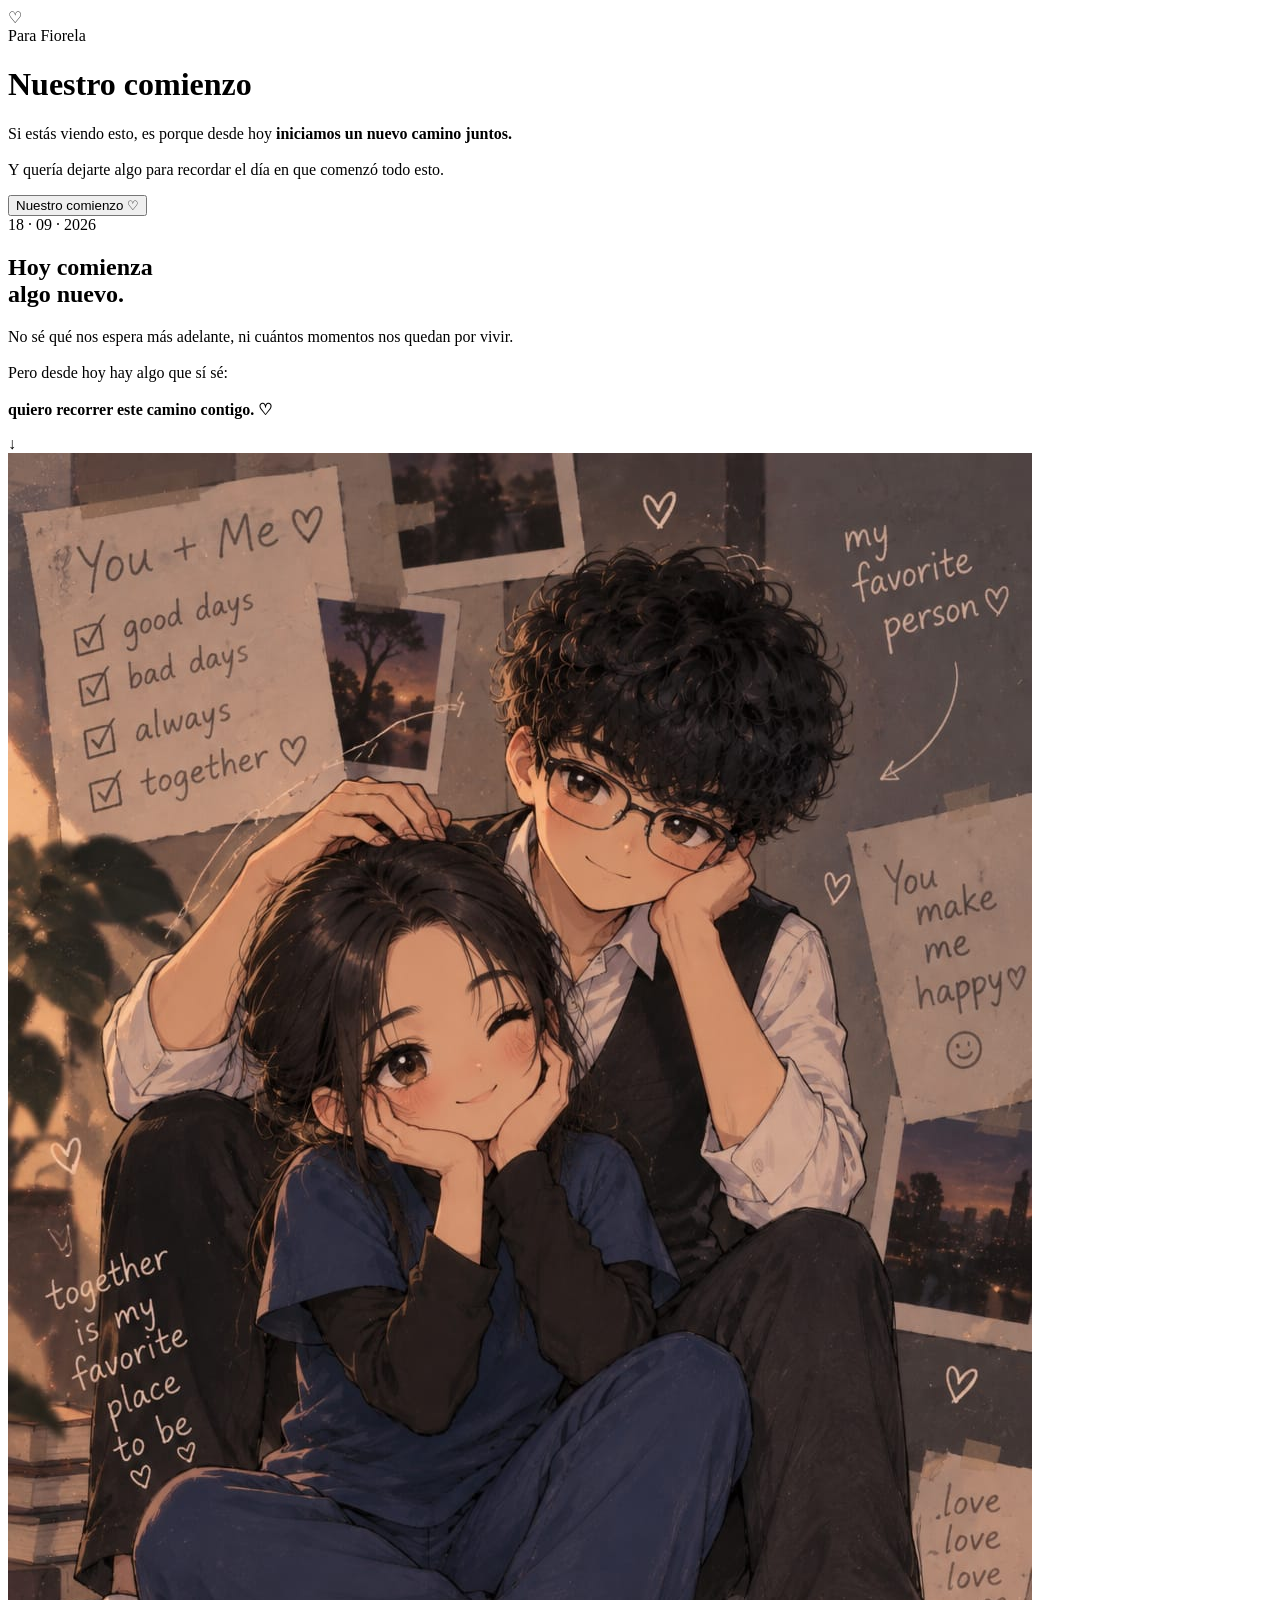
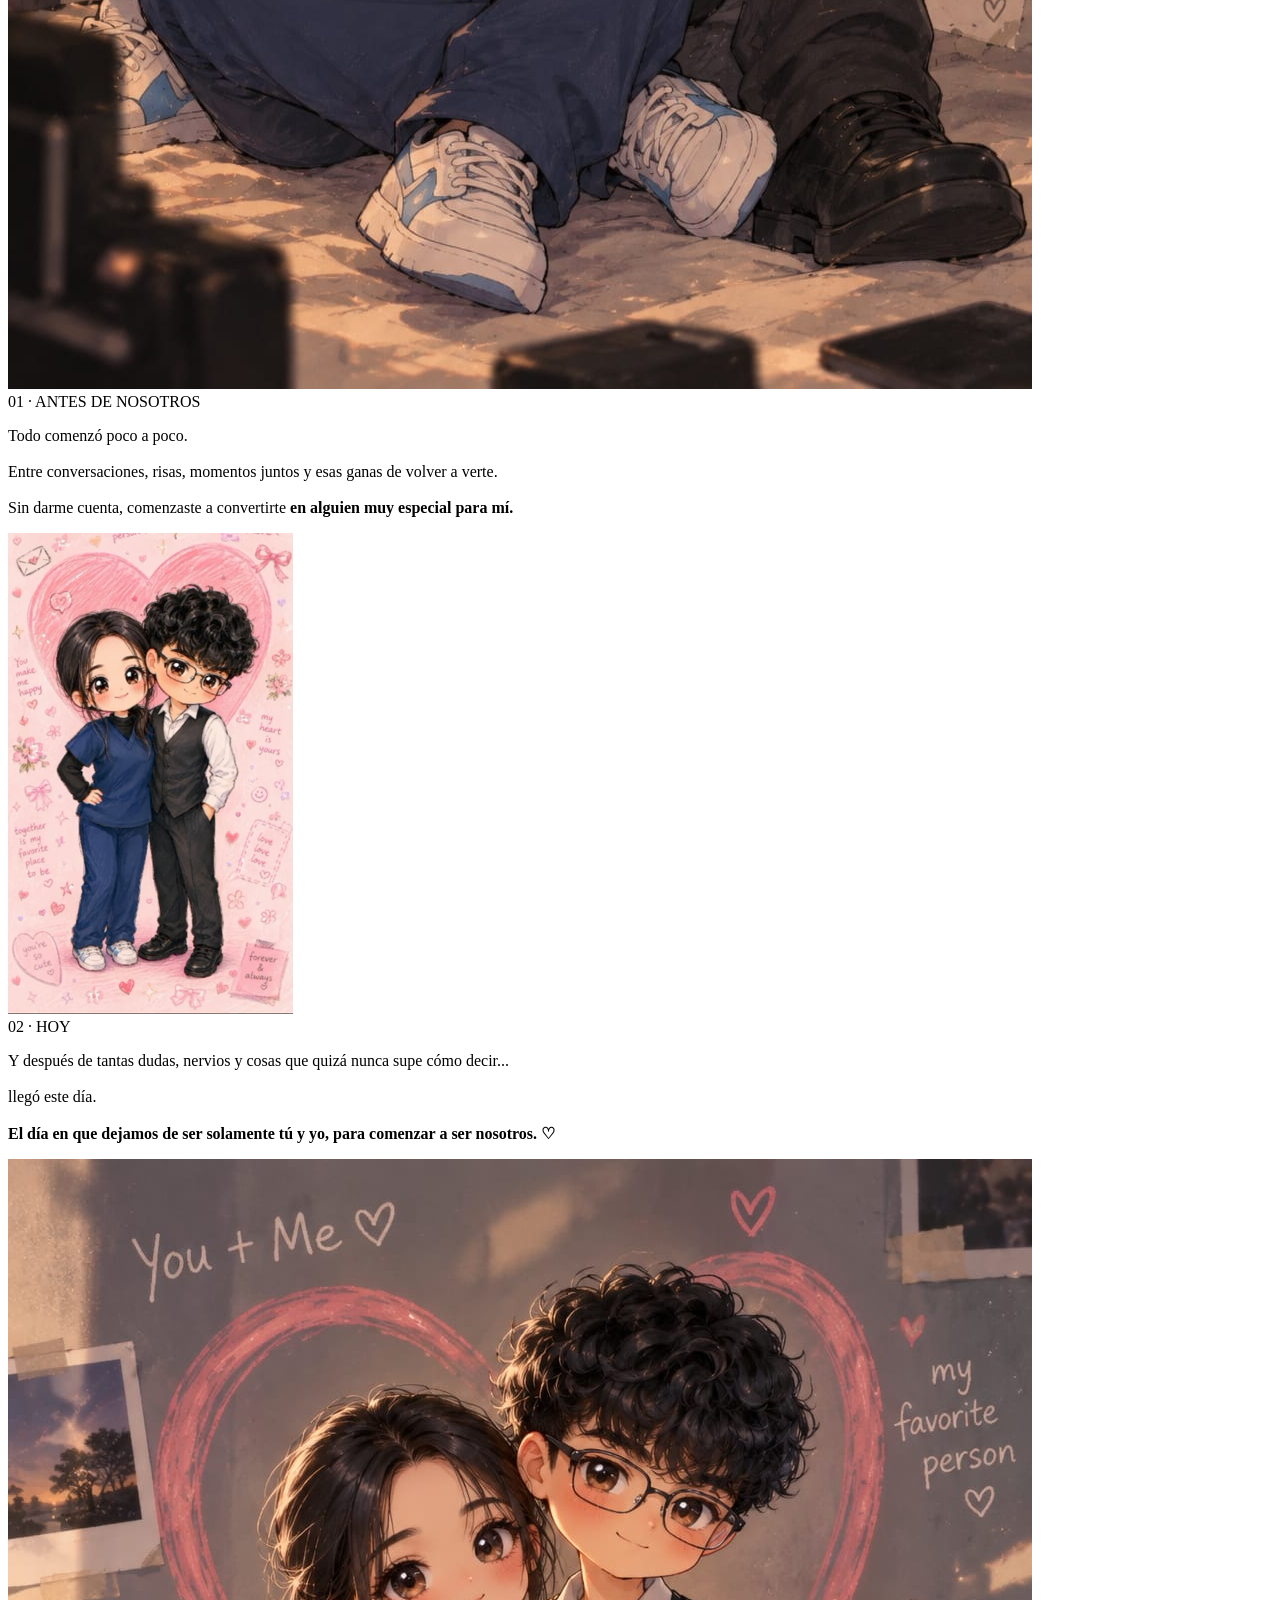
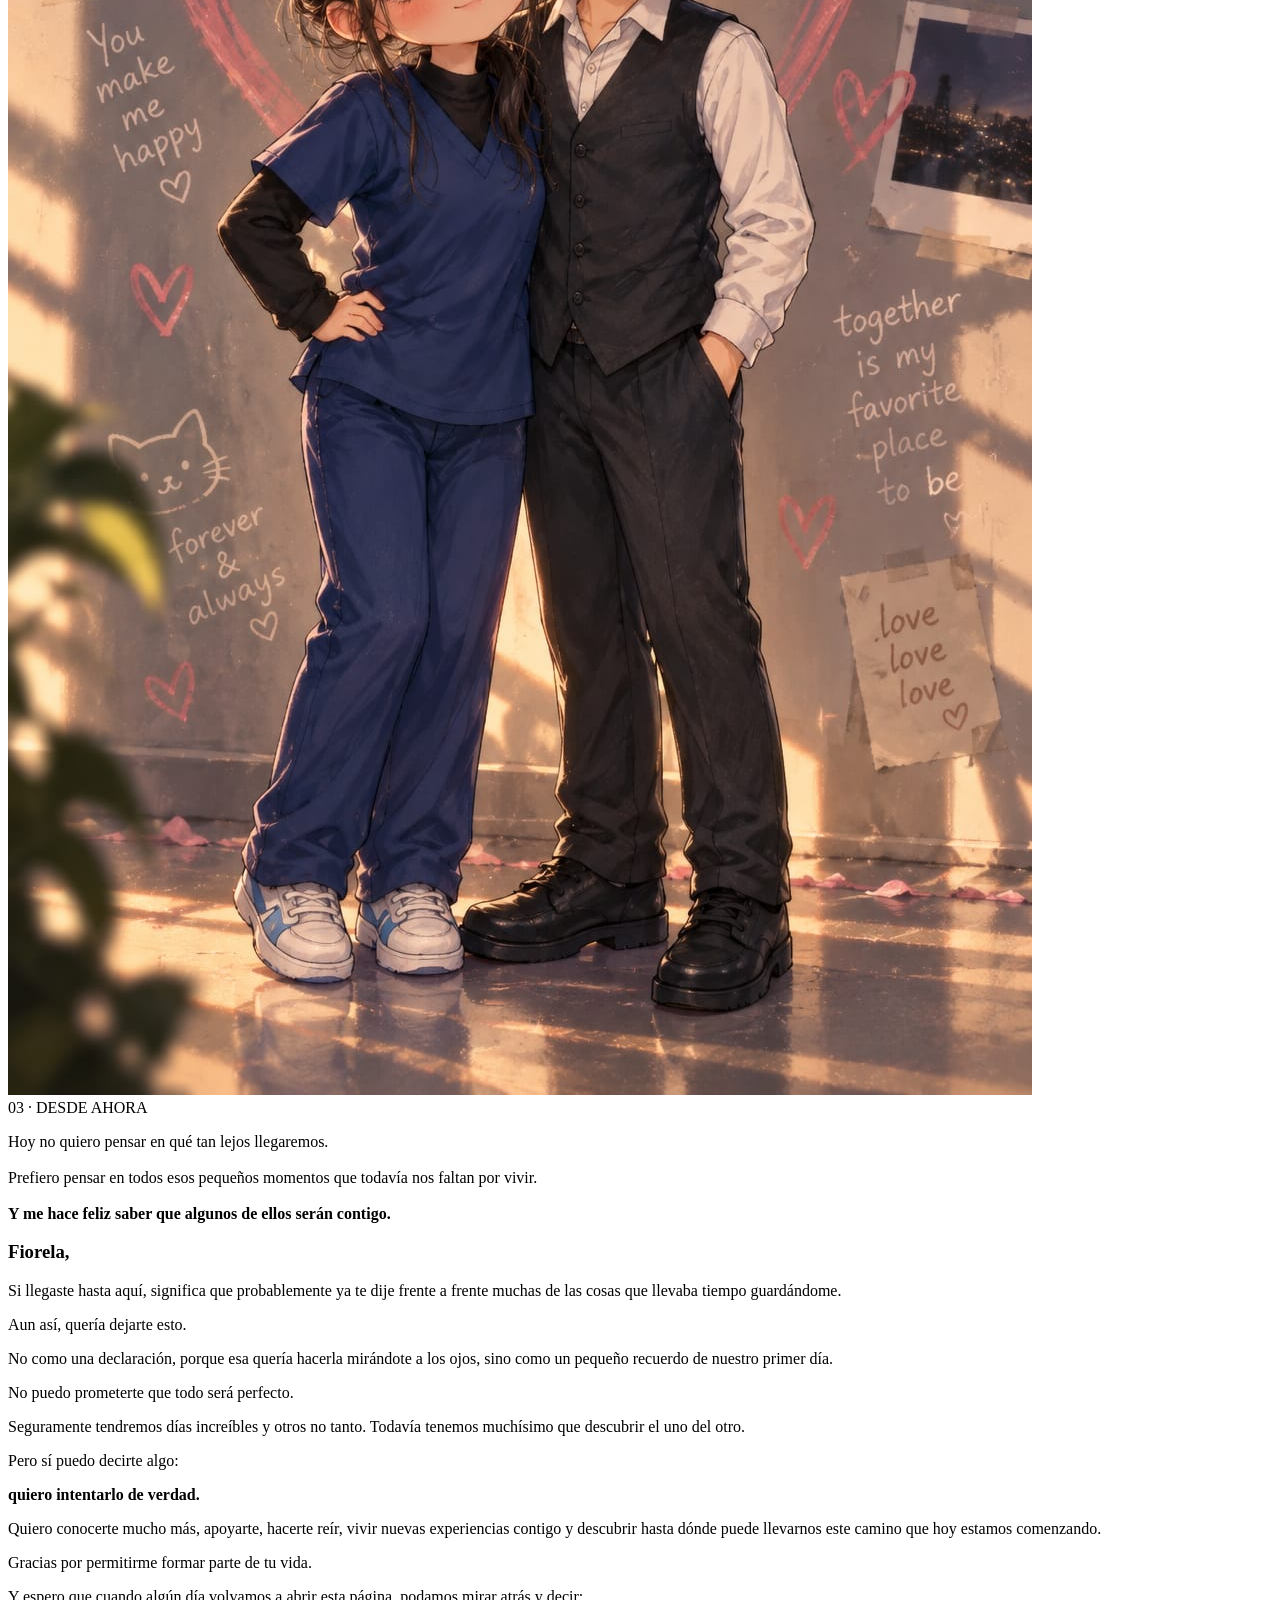
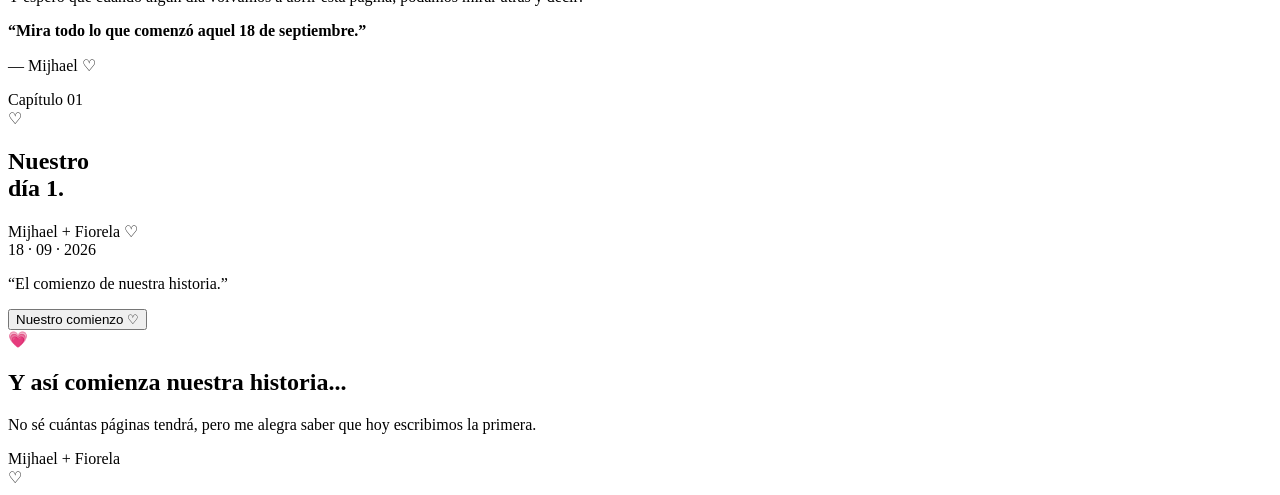
==== commit 52ab6bc1: "Update index.html" ====
--- a/index.html
+++ b/index.html
@@ -12,594 +12,6 @@
 
   <link href="https://fonts.googleapis.com/css2?family=Cormorant+Garamond:wght@400;500;600;700&family=DM+Sans:wght@300;400;500&display=swap" rel="stylesheet">
 
-  <style>
-
-    * {
-      margin: 0;
-      padding: 0;
-      box-sizing: border-box;
-    }
-
-    html {
-      scroll-behavior: smooth;
-    }
-
-    body {
-      background:
-        radial-gradient(circle at top, #3a2026 0%, #1d1315 38%, #100b0c 100%);
-      color: #fff8f2;
-      font-family: "DM Sans", sans-serif;
-      overflow-x: hidden;
-    }
-
-    /* =========================
-       PANTALLA INICIAL
-    ========================= */
-
-    #inicio {
-      position: fixed;
-      inset: 0;
-      width: 100%;
-      height: 100dvh;
-
-      display: flex;
-      align-items: center;
-      justify-content: center;
-
-      background:
-        radial-gradient(circle at 50% 30%, #4c2830 0%, #201416 45%, #0d090a 100%);
-
-      z-index: 1000;
-
-      transition:
-        opacity 1s ease,
-        visibility 1s ease;
-    }
-
-    #inicio.oculto {
-      opacity: 0;
-      visibility: hidden;
-      pointer-events: none;
-    }
-
-    .inicio-contenido {
-      width: 90%;
-      max-width: 420px;
-
-      text-align: center;
-      padding: 30px;
-
-      animation: aparecer 1.5s ease;
-    }
-
-    .corazon-inicio {
-      font-size: 38px;
-      margin-bottom: 25px;
-      animation: latido 1.5s infinite;
-    }
-
-    .pequeno {
-      font-size: 11px;
-      text-transform: uppercase;
-      letter-spacing: 4px;
-      color: #d8a6ad;
-      margin-bottom: 14px;
-    }
-
-    .inicio-contenido h1 {
-      font-family: "Cormorant Garamond", serif;
-      font-size: clamp(48px, 15vw, 70px);
-      font-weight: 500;
-      line-height: 1;
-      margin-bottom: 25px;
-    }
-
-    .inicio-contenido p {
-      font-size: 15px;
-      line-height: 1.9;
-      color: #d7c8c4;
-      margin-bottom: 35px;
-    }
-
-    .inicio-contenido p strong {
-      color: #f2bcc5;
-      font-weight: 500;
-    }
-
-    .boton {
-      border: 1px solid rgba(255,255,255,.25);
-      background: rgba(255,255,255,.08);
-      color: white;
-
-      padding: 15px 30px;
-      border-radius: 100px;
-
-      font-family: "DM Sans", sans-serif;
-      font-size: 15px;
-
-      backdrop-filter: blur(10px);
-
-      cursor: pointer;
-
-      transition:
-        transform .3s,
-        background .3s;
-    }
-
-    .boton:active {
-      transform: scale(.96);
-    }
-
-    /* =========================
-       SECCIONES
-    ========================= */
-
-    main {
-      width: 100%;
-    }
-
-    section {
-      min-height: 100svh;
-      width: 100%;
-
-      display: flex;
-      align-items: center;
-      justify-content: center;
-
-      padding: 70px 22px;
-
-      position: relative;
-    }
-
-    .contenedor {
-      width: 100%;
-      max-width: 430px;
-      text-align: center;
-    }
-
-    /* =========================
-       PRIMERA SECCIÓN
-    ========================= */
-
-    .hero {
-      background:
-        linear-gradient(
-          to bottom,
-          rgba(14,9,10,.1),
-          #160e10
-        );
-    }
-
-    .fecha {
-      font-size: 11px;
-      letter-spacing: 4px;
-      color: #cf9ca5;
-      margin-bottom: 25px;
-    }
-
-    .hero h2 {
-      font-family: "Cormorant Garamond", serif;
-
-      font-size: clamp(43px, 12vw, 58px);
-      font-weight: 500;
-      line-height: 1.05;
-
-      margin-bottom: 28px;
-    }
-
-    .hero h2 span {
-      color: #efbdc4;
-      font-style: italic;
-    }
-
-    .hero p {
-      font-family: "Cormorant Garamond", serif;
-      font-size: 21px;
-      line-height: 1.65;
-      color: #e2d2ce;
-    }
-
-    .hero p strong {
-      color: #f1bbc4;
-      font-weight: 500;
-    }
-
-    .flecha {
-      margin-top: 55px;
-      opacity: .5;
-      font-size: 25px;
-      animation: bajar 1.5s infinite;
-    }
-
-    /* =========================
-       FOTOS
-    ========================= */
-
-    .momento {
-      background:
-        radial-gradient(
-          circle at center,
-          #2b171b,
-          #130d0e 70%
-        );
-    }
-
-    .foto-card {
-      width: 100%;
-
-      overflow: hidden;
-
-      border-radius: 25px;
-
-      box-shadow:
-        0 30px 80px rgba(0,0,0,.45);
-
-      margin-bottom: 38px;
-    }
-
-    .foto-card img {
-      display: block;
-      width: 100%;
-      height: auto;
-    }
-
-    .numero {
-      font-family: "Cormorant Garamond", serif;
-      color: #cf929d;
-
-      font-size: 14px;
-      letter-spacing: 3px;
-
-      margin-bottom: 15px;
-    }
-
-    .texto-momento {
-      font-family: "Cormorant Garamond", serif;
-
-      font-size: 27px;
-      line-height: 1.45;
-
-      font-weight: 400;
-    }
-
-    .texto-momento strong {
-      color: #f2b6c1;
-      font-weight: 500;
-    }
-
-    /* =========================
-       CARTA
-    ========================= */
-
-    .carta-seccion {
-      background: #efe4d8;
-      color: #34272a;
-
-      padding: 85px 20px;
-    }
-
-    .carta {
-      position: relative;
-
-      background: #fffaf3;
-
-      padding: 48px 28px;
-
-      border-radius: 7px;
-
-      text-align: left;
-
-      box-shadow:
-        0 20px 70px rgba(0,0,0,.30);
-
-      transform: rotate(-1deg);
-    }
-
-    .carta::before {
-      content: "♡";
-
-      position: absolute;
-
-      right: 20px;
-      top: 15px;
-
-      font-size: 28px;
-      color: #b96776;
-    }
-
-    .carta h3 {
-      font-family: "Cormorant Garamond", serif;
-
-      font-size: 40px;
-      font-weight: 600;
-
-      margin-bottom: 28px;
-    }
-
-    .carta p {
-      font-family: "Cormorant Garamond", serif;
-
-      font-size: 20px;
-      line-height: 1.7;
-
-      margin-bottom: 19px;
-    }
-
-    .carta strong {
-      color: #9e4e5d;
-    }
-
-    .firma {
-      margin-top: 38px;
-
-      text-align: right;
-
-      font-size: 23px !important;
-
-      font-style: italic;
-    }
-
-    /* =========================
-       FINAL
-    ========================= */
-
-    .final {
-      min-height: 100dvh;
-
-      background:
-        radial-gradient(
-          circle at center,
-          #542a33,
-          #1c1013 55%,
-          #0d0809
-        );
-
-      overflow: hidden;
-    }
-
-    .mini {
-      font-size: 11px;
-      text-transform: uppercase;
-      letter-spacing: 4px;
-      color: #d49da7;
-
-      margin-bottom: 25px;
-    }
-
-    .corazon-final {
-      font-size: 50px;
-
-      margin-bottom: 25px;
-
-      animation: latido 1.5s infinite;
-    }
-
-    .final h2 {
-      font-family: "Cormorant Garamond", serif;
-
-      font-size: clamp(48px, 14vw, 68px);
-
-      font-weight: 500;
-
-      line-height: 1;
-
-      margin-bottom: 28px;
-    }
-
-    .final .nombres {
-      font-family: "Cormorant Garamond", serif;
-
-      font-size: 28px;
-
-      color: #f0b6c0;
-
-      margin-bottom: 12px;
-    }
-
-    .final .fecha-final {
-      font-size: 12px;
-
-      letter-spacing: 4px;
-
-      color: #c49aa1;
-
-      margin-bottom: 35px;
-    }
-
-    .frase-final {
-      font-family: "Cormorant Garamond", serif;
-
-      font-size: 20px;
-
-      line-height: 1.6;
-
-      color: #dbc7ca;
-
-      font-style: italic;
-
-      margin-bottom: 38px;
-    }
-
-    .boton-final {
-      background: #e5a4af;
-      color: #2b171b;
-
-      border: none;
-
-      font-weight: 500;
-    }
-
-    /* =========================
-       MENSAJE FINAL
-    ========================= */
-
-    #mensajeFinal {
-      position: fixed;
-      inset: 0;
-
-      display: none;
-
-      align-items: center;
-      justify-content: center;
-
-      background:
-        radial-gradient(
-          circle at center,
-          #69313d,
-          #1b0e11 60%,
-          #090506
-        );
-
-      z-index: 2000;
-
-      padding: 30px;
-
-      overflow: hidden;
-    }
-
-    #mensajeFinal.visible {
-      display: flex;
-      animation: aparecer .8s ease;
-    }
-
-    .mensaje-contenido {
-      position: relative;
-      z-index: 10;
-
-      max-width: 430px;
-
-      text-align: center;
-    }
-
-    .mensaje-contenido .gran-corazon {
-      font-size: 65px;
-
-      margin-bottom: 25px;
-
-      animation: latido 1.2s infinite;
-    }
-
-    .mensaje-contenido h2 {
-      font-family: "Cormorant Garamond", serif;
-
-      font-size: 48px;
-      font-weight: 500;
-
-      line-height: 1.05;
-
-      margin-bottom: 25px;
-    }
-
-    .mensaje-contenido p {
-      color: #e2cccf;
-
-      font-size: 15px;
-
-      line-height: 1.8;
-    }
-
-    .mensaje-contenido .juntos {
-      font-family: "Cormorant Garamond", serif;
-
-      color: #f2b6c1;
-
-      font-size: 27px;
-
-      margin-top: 35px;
-    }
-
-    /* =========================
-       SCROLL
-    ========================= */
-
-    .reveal {
-      opacity: 0;
-
-      transform: translateY(45px);
-
-      transition:
-        opacity 1s ease,
-        transform 1s ease;
-    }
-
-    .reveal.visible {
-      opacity: 1;
-      transform: translateY(0);
-    }
-
-    /* =========================
-       CORAZONES
-    ========================= */
-
-    .heart {
-      position: fixed;
-
-      bottom: -30px;
-
-      z-index: 2001;
-
-      pointer-events: none;
-
-      animation: volar linear forwards;
-    }
-
-    /* =========================
-       ANIMACIONES
-    ========================= */
-
-    @keyframes aparecer {
-
-      from {
-        opacity: 0;
-        transform: translateY(10px);
-      }
-
-      to {
-        opacity: 1;
-        transform: translateY(0);
-      }
-
-    }
-
-    @keyframes latido {
-
-      0%, 100% {
-        transform: scale(1);
-      }
-
-      50% {
-        transform: scale(1.15);
-      }
-
-    }
-
-    @keyframes bajar {
-
-      0%, 100% {
-        transform: translateY(0);
-      }
-
-      50% {
-        transform: translateY(10px);
-      }
-
-    }
-
-    @keyframes volar {
-
-      from {
-        transform: translateY(0) rotate(0deg);
-        opacity: 1;
-      }
-
-      to {
-        transform: translateY(-115vh) rotate(360deg);
-        opacity: 0;
-      }
-
-    }
-
-  </style>
 </head>
 
 <body>
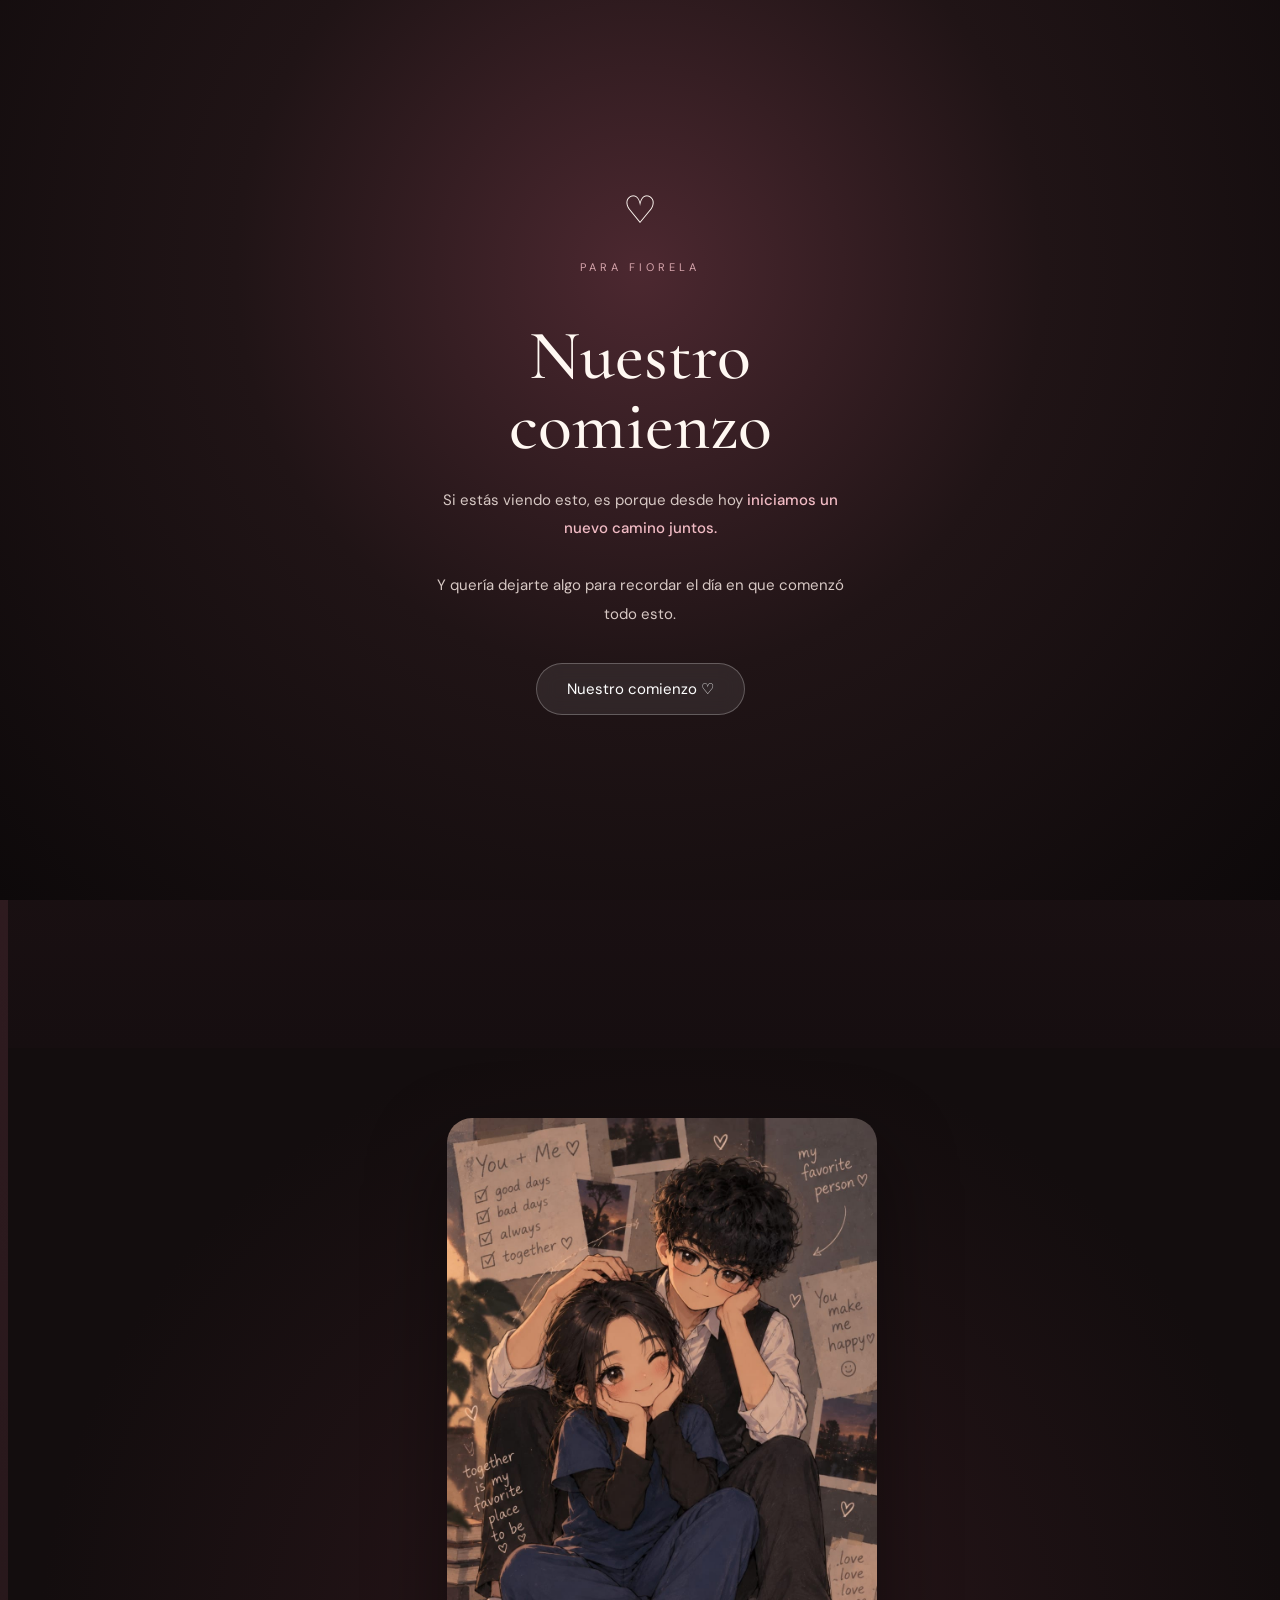
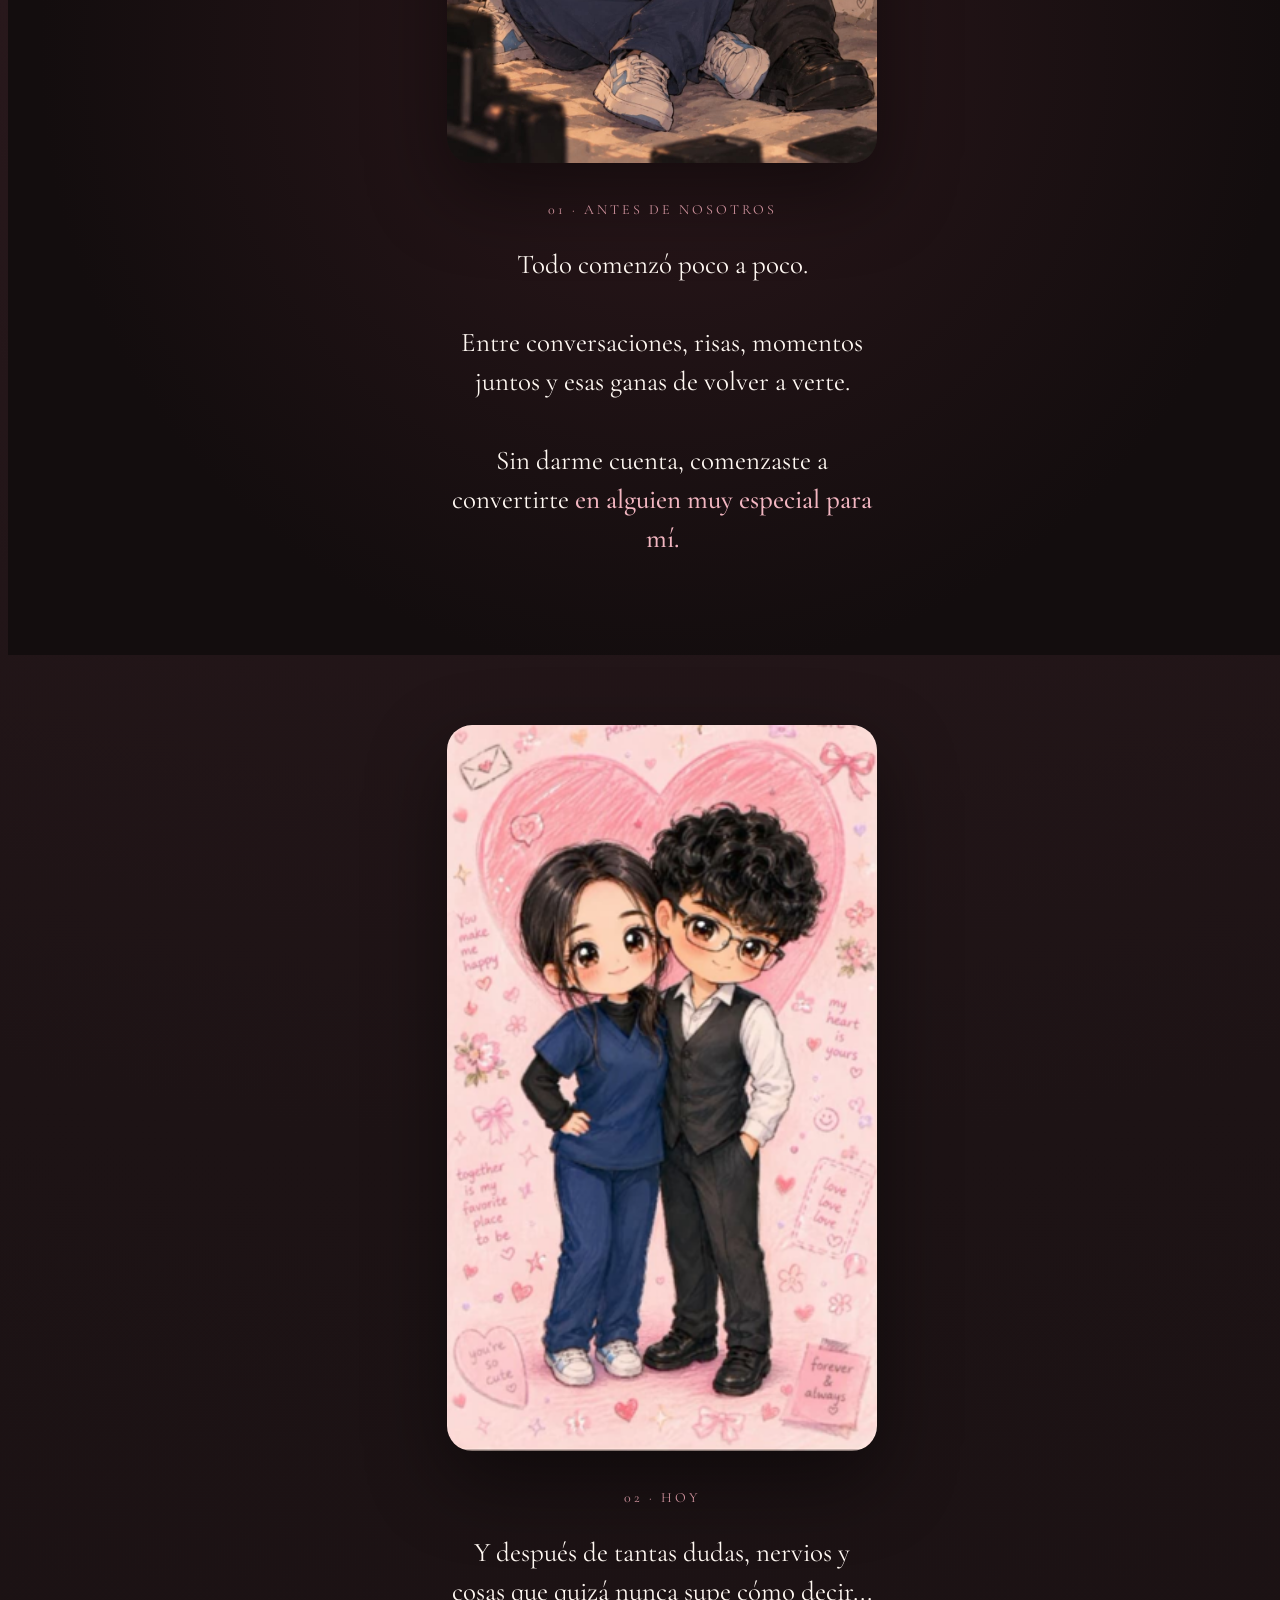
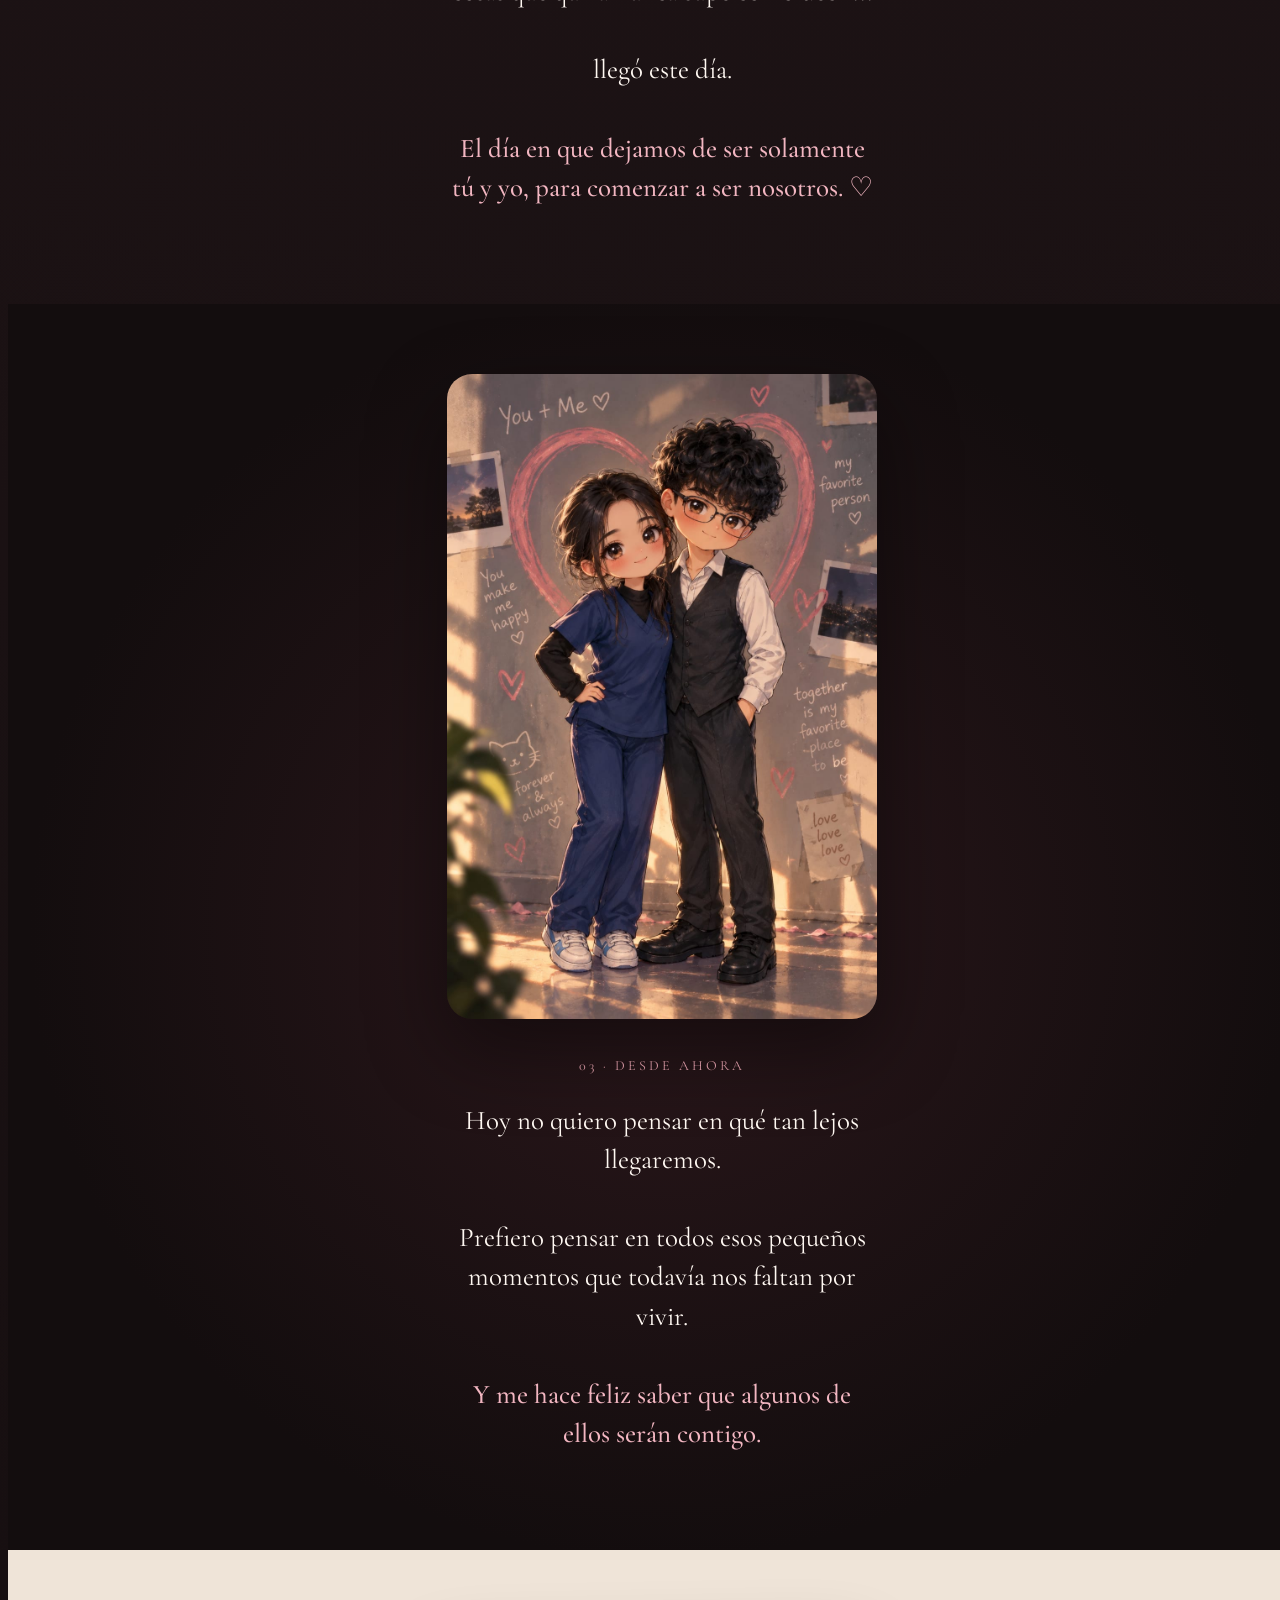
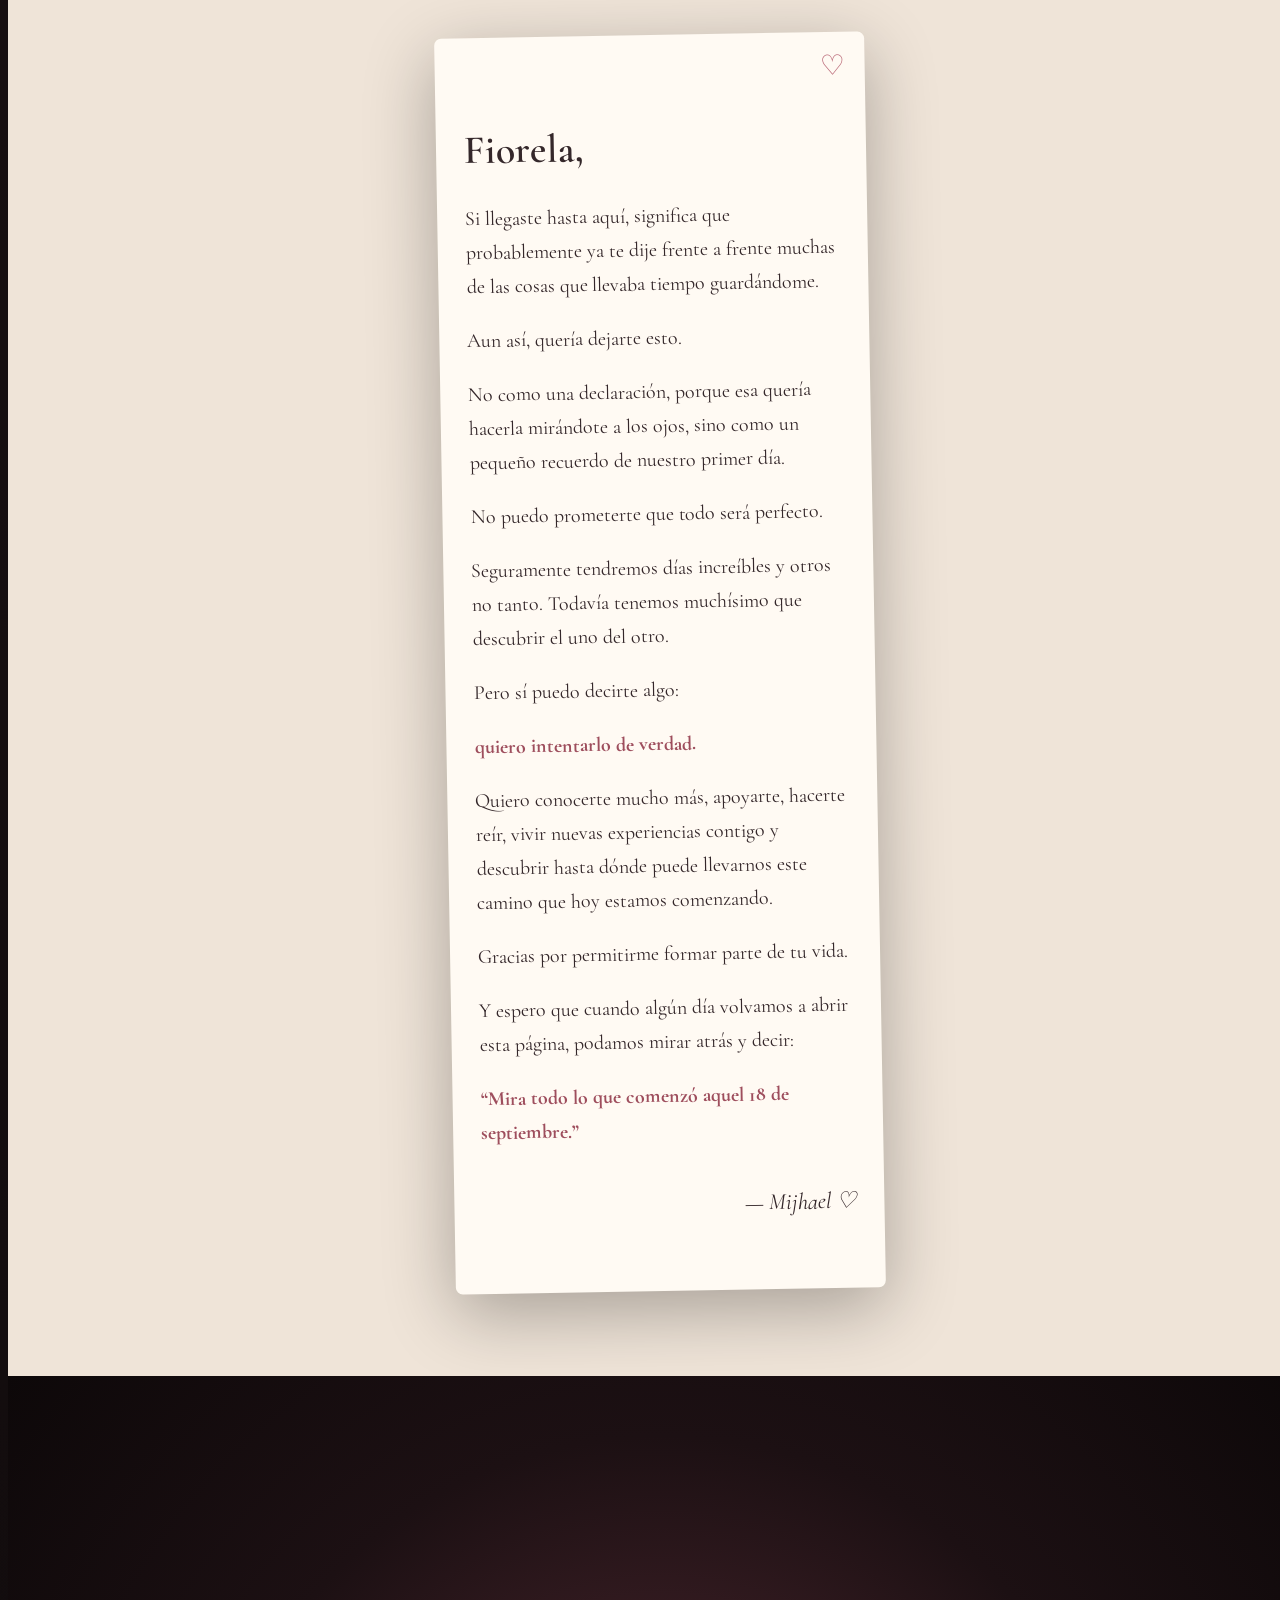
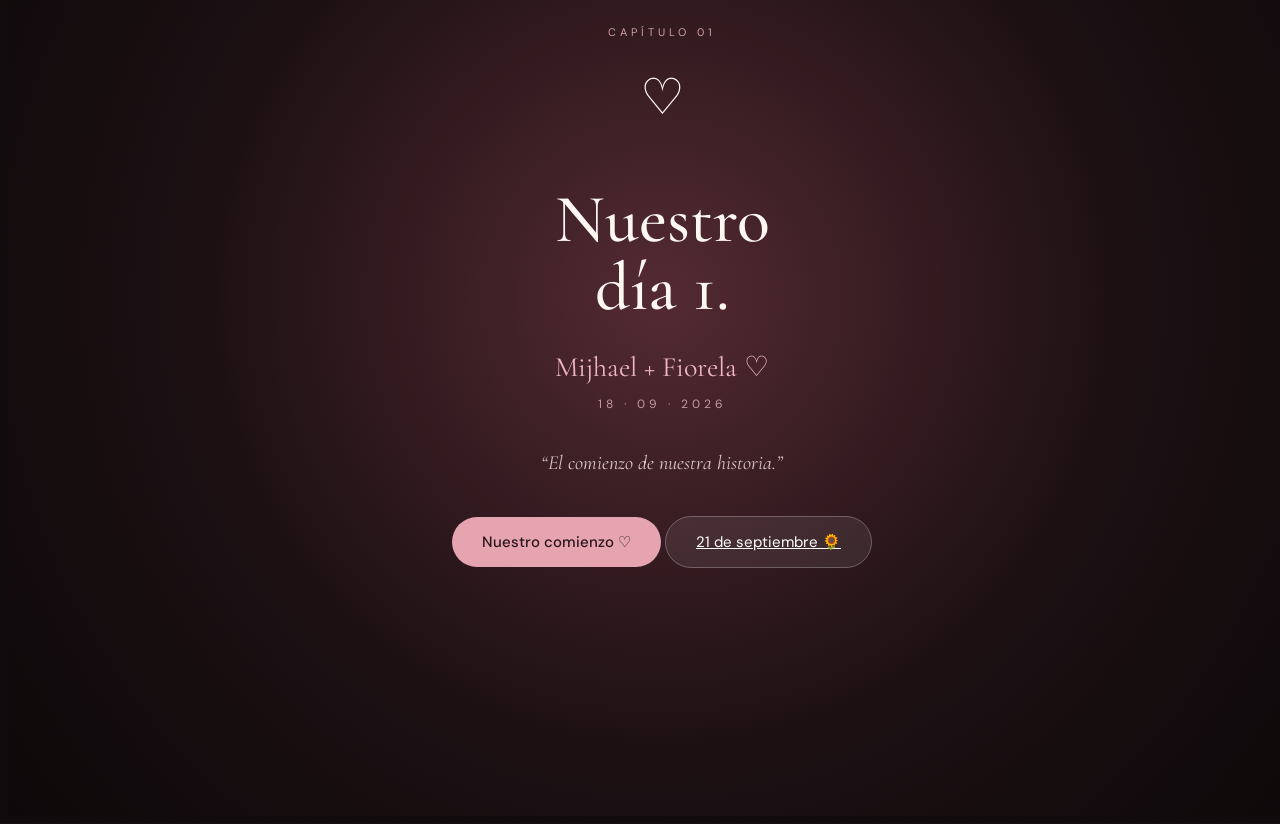
==== commit ccdc4ae0: "Update index.html" ====
--- a/index.html
+++ b/index.html
@@ -1,25 +1,58 @@
 <!DOCTYPE html>
 <html lang="es">
+
 <head>
+
   <meta charset="UTF-8">
-  <meta name="viewport" content="width=device-width, initial-scale=1.0">
-  <meta name="theme-color" content="#171011">
+
+  <meta
+    name="viewport"
+    content="width=device-width, initial-scale=1.0"
+  >
+
+  <meta
+    name="theme-color"
+    content="#171011"
+  >
 
   <title>Nuestro comienzo ♡</title>
 
-  <link rel="preconnect" href="https://fonts.googleapis.com">
-  <link rel="preconnect" href="https://fonts.gstatic.com" crossorigin>
-
-  <link href="https://fonts.googleapis.com/css2?family=Cormorant+Garamond:wght@400;500;600;700&family=DM+Sans:wght@300;400;500&display=swap" rel="stylesheet">
+
+  <!-- FUENTES -->
+
+  <link
+    rel="preconnect"
+    href="https://fonts.googleapis.com"
+  >
+
+  <link
+    rel="preconnect"
+    href="https://fonts.gstatic.com"
+    crossorigin
+  >
+
+  <link
+    href="https://fonts.googleapis.com/css2?family=Cormorant+Garamond:wght@400;500;600;700&family=DM+Sans:wght@300;400;500&display=swap"
+    rel="stylesheet"
+  >
+
+
+  <!-- CSS PRINCIPAL -->
+
+  <link
+    rel="stylesheet"
+    href="style.css"
+  >
 
 </head>
 
+
 <body>
 
 
-<!-- =========================
+<!-- ========================================
      PORTADA
-========================= -->
+========================================= -->
 
 <div id="inicio">
 
@@ -29,27 +62,40 @@
       ♡
     </div>
 
+
     <div class="pequeno">
       Para Fiorela
     </div>
+
 
     <h1>
       Nuestro comienzo
     </h1>
 
+
     <p>
+
       Si estás viendo esto, es porque desde hoy
-      <strong>iniciamos un nuevo camino juntos.</strong>
+
+      <strong>
+        iniciamos un nuevo camino juntos.
+      </strong>
+
       <br><br>
+
       Y quería dejarte algo para recordar
       el día en que comenzó todo esto.
+
     </p>
+
 
     <button
       class="boton"
       onclick="abrirPagina()"
     >
+
       Nuestro comienzo ♡
+
     </button>
 
   </div>
@@ -57,55 +103,79 @@
 </div>
 
 
+
 <main>
 
 
-<!-- =========================
+<!-- ========================================
      INTRODUCCIÓN
-========================= -->
+========================================= -->
 
 <section class="hero">
 
   <div class="contenedor reveal">
 
+
     <div class="fecha">
+
       18 · 09 · 2026
-    </div>
+
+    </div>
+
 
     <h2>
+
       Hoy comienza<br>
-      <span>algo nuevo.</span>
+
+      <span>
+        algo nuevo.
+      </span>
+
     </h2>
 
+
     <p>
+
       No sé qué nos espera más adelante,
       ni cuántos momentos nos quedan por vivir.
+
       <br><br>
 
       Pero desde hoy hay algo que sí sé:
+
       <br><br>
 
+
       <strong>
+
         quiero recorrer este camino contigo. ♡
+
       </strong>
+
     </p>
 
+
     <div class="flecha">
+
       ↓
-    </div>
+
+    </div>
+
 
   </div>
 
 </section>
 
 
-<!-- =========================
+
+<!-- ========================================
      FOTO 1
-========================= -->
+========================================= -->
 
 <section class="momento">
 
   <div class="contenedor">
+
 
     <div class="foto-card reveal">
 
@@ -116,11 +186,16 @@
 
     </div>
 
+
     <div class="reveal">
 
+
       <div class="numero">
+
         01 · ANTES DE NOSOTROS
+
       </div>
+
 
       <p class="texto-momento">
 
@@ -137,26 +212,34 @@
         Sin darme cuenta, comenzaste
         a convertirte
 
+
         <strong>
+
           en alguien muy especial para mí.
+
         </strong>
 
-      </p>
-
-    </div>
+
+      </p>
+
+
+    </div>
+
 
   </div>
 
 </section>
 
 
-<!-- =========================
+
+<!-- ========================================
      FOTO 2
-========================= -->
+========================================= -->
 
 <section>
 
   <div class="contenedor">
+
 
     <div class="foto-card reveal">
 
@@ -167,11 +250,16 @@
 
     </div>
 
+
     <div class="reveal">
 
+
       <div class="numero">
+
         02 · HOY
+
       </div>
+
 
       <p class="texto-momento">
 
@@ -185,28 +273,36 @@
 
         <br><br>
 
+
         <strong>
+
           El día en que dejamos de ser
           solamente tú y yo,
           para comenzar a ser nosotros. ♡
+
         </strong>
 
-      </p>
-
-    </div>
+
+      </p>
+
+
+    </div>
+
 
   </div>
 
 </section>
 
 
-<!-- =========================
+
+<!-- ========================================
      FOTO 3
-========================= -->
+========================================= -->
 
 <section class="momento">
 
   <div class="contenedor">
+
 
     <div class="foto-card reveal">
 
@@ -217,11 +313,16 @@
 
     </div>
 
+
     <div class="reveal">
 
+
       <div class="numero">
+
         03 · DESDE AHORA
+
       </div>
+
 
       <p class="texto-momento">
 
@@ -236,150 +337,242 @@
 
         <br><br>
 
+
         <strong>
+
           Y me hace feliz saber
           que algunos de ellos serán contigo.
+
         </strong>
 
-      </p>
-
-    </div>
+
+      </p>
+
+
+    </div>
+
 
   </div>
 
 </section>
 
 
-<!-- =========================
+
+<!-- ========================================
      CARTA
-========================= -->
+========================================= -->
 
 <section class="carta-seccion">
 
   <div class="contenedor reveal">
 
+
     <div class="carta">
 
+
       <h3>
+
         Fiorela,
+
       </h3>
 
-      <p>
+
+      <p>
+
         Si llegaste hasta aquí,
         significa que probablemente ya te dije
         frente a frente muchas de las cosas
         que llevaba tiempo guardándome.
-      </p>
-
-      <p>
+
+      </p>
+
+
+      <p>
+
         Aun así, quería dejarte esto.
-      </p>
-
-      <p>
+
+      </p>
+
+
+      <p>
+
         No como una declaración,
         porque esa quería hacerla mirándote
         a los ojos, sino como un pequeño
         recuerdo de nuestro primer día.
-      </p>
-
-      <p>
+
+      </p>
+
+
+      <p>
+
         No puedo prometerte que todo
         será perfecto.
-      </p>
-
-      <p>
+
+      </p>
+
+
+      <p>
+
         Seguramente tendremos días increíbles
         y otros no tanto. Todavía tenemos
         muchísimo que descubrir el uno del otro.
-      </p>
-
-      <p>
+
+      </p>
+
+
+      <p>
+
         Pero sí puedo decirte algo:
-      </p>
-
-      <p>
+
+      </p>
+
+
+      <p>
+
         <strong>
+
           quiero intentarlo de verdad.
+
         </strong>
-      </p>
-
-      <p>
+
+      </p>
+
+
+      <p>
+
         Quiero conocerte mucho más,
         apoyarte, hacerte reír,
         vivir nuevas experiencias contigo
         y descubrir hasta dónde puede llevarnos
         este camino que hoy estamos comenzando.
-      </p>
-
-      <p>
+
+      </p>
+
+
+      <p>
+
         Gracias por permitirme formar
         parte de tu vida.
-      </p>
-
-      <p>
+
+      </p>
+
+
+      <p>
+
         Y espero que cuando algún día
         volvamos a abrir esta página,
         podamos mirar atrás y decir:
-      </p>
-
-      <p>
+
+      </p>
+
+
+      <p>
+
         <strong>
+
           “Mira todo lo que comenzó
           aquel 18 de septiembre.”
+
         </strong>
-      </p>
+
+      </p>
+
 
       <p class="firma">
+
         — Mijhael ♡
-      </p>
-
-    </div>
+
+      </p>
+
+
+    </div>
+
 
   </div>
 
 </section>
 
 
-<!-- =========================
+
+<!-- ========================================
      FINAL
-========================= -->
+========================================= -->
 
 <section class="final">
 
   <div class="contenedor reveal">
 
+
     <div class="mini">
+
       Capítulo 01
-    </div>
+
+    </div>
+
 
     <div class="corazon-final">
+
       ♡
-    </div>
+
+    </div>
+
 
     <h2>
+
       Nuestro<br>
       día 1.
+
     </h2>
 
+
     <div class="nombres">
+
       Mijhael + Fiorela ♡
-    </div>
+
+    </div>
+
 
     <div class="fecha-final">
+
       18 · 09 · 2026
-    </div>
+
+    </div>
+
 
     <p class="frase-final">
+
       “El comienzo de nuestra historia.”
+
     </p>
+
+
+
+    <!-- BOTÓN ORIGINAL -->
 
     <button
       class="boton boton-final"
       onclick="nuestroComienzo()"
     >
+
       Nuestro comienzo ♡
+
     </button>
 
+
+
+    <!-- NUEVO BOTÓN -->
+
+    <a
+      href="septiembre.html"
+      class="boton boton-septiembre"
+    >
+
+      21 de septiembre 🌻
+
+    </a>
+
+
   </div>
 
 </section>
@@ -388,179 +581,250 @@
 </main>
 
 
-<!-- =========================
+
+<!-- ========================================
      MENSAJE FINAL
-========================= -->
+========================================= -->
 
 <div id="mensajeFinal">
 
+
   <div class="mensaje-contenido">
 
+
     <div class="gran-corazon">
+
       💗
-    </div>
+
+    </div>
+
 
     <h2>
+
       Y así comienza nuestra historia...
+
     </h2>
 
+
     <p>
+
       No sé cuántas páginas tendrá,
       pero me alegra saber que
       hoy escribimos la primera.
+
     </p>
 
+
     <div class="juntos">
+
       Mijhael + Fiorela
+
       <br>
+
       ♡
-    </div>
+
+    </div>
+
+
+    <!-- CERRAR -->
+
+    <button
+      class="cerrar-mensaje"
+      onclick="cerrarMensaje()"
+    >
+
+      Volver ♡
+
+    </button>
+
 
   </div>
 
+
 </div>
 
 
+
 <script>
 
-  /* =========================
-     ABRIR PÁGINA
-  ========================= */
-
-  function abrirPagina() {
-
-    document
-      .getElementById("inicio")
-      .classList.add("oculto");
+
+/* ========================================
+   ABRIR PÁGINA
+========================================= */
+
+function abrirPagina() {
+
+  document
+    .getElementById("inicio")
+    .classList
+    .add("oculto");
+
+}
+
+
+
+/* ========================================
+   ANIMACIÓN AL HACER SCROLL
+========================================= */
+
+const elementos =
+  document.querySelectorAll(".reveal");
+
+
+const observer =
+  new IntersectionObserver(
+
+    (entries) => {
+
+      entries.forEach(entry => {
+
+        if (entry.isIntersecting) {
+
+          entry.target
+            .classList
+            .add("visible");
+
+        }
+
+      });
+
+    },
+
+    {
+
+      threshold: 0.15
+
+    }
+
+  );
+
+
+elementos.forEach(elemento => {
+
+  observer.observe(elemento);
+
+});
+
+
+
+/* ========================================
+   FINAL
+========================================= */
+
+function nuestroComienzo() {
+
+  document
+    .getElementById("mensajeFinal")
+    .classList
+    .add("visible");
+
+  crearCorazones();
+
+}
+
+
+
+function cerrarMensaje() {
+
+  document
+    .getElementById("mensajeFinal")
+    .classList
+    .remove("visible");
+
+}
+
+
+
+/* ========================================
+   CORAZONES
+========================================= */
+
+function crearCorazones() {
+
+
+  const corazones = [
+
+    "♡",
+    "♥",
+    "💗",
+    "♡",
+    "💕"
+
+  ];
+
+
+  for (let i = 0; i < 45; i++) {
+
+
+    setTimeout(() => {
+
+
+      const heart =
+        document.createElement("div");
+
+
+      heart.className =
+        "heart";
+
+
+      heart.innerHTML =
+        corazones[
+          Math.floor(
+            Math.random() *
+            corazones.length
+          )
+        ];
+
+
+      heart.style.left =
+        Math.random() *
+        100 +
+        "vw";
+
+
+      heart.style.fontSize =
+        (
+          15 +
+          Math.random() *
+          27
+        )
+        +
+        "px";
+
+
+      heart.style.animationDuration =
+        (
+          3 +
+          Math.random() *
+          4
+        )
+        +
+        "s";
+
+
+      document.body
+        .appendChild(heart);
+
+
+      setTimeout(() => {
+
+        heart.remove();
+
+      }, 7000);
+
+
+    }, i * 90);
+
 
   }
 
 
-  /* =========================
-     ANIMACIÓN AL HACER SCROLL
-  ========================= */
-
-  const elementos =
-    document.querySelectorAll(".reveal");
-
-
-  const observer =
-    new IntersectionObserver(
-
-      (entries) => {
-
-        entries.forEach(entry => {
-
-          if (entry.isIntersecting) {
-
-            entry.target
-              .classList
-              .add("visible");
-
-          }
-
-        });
-
-      },
-
-      {
-        threshold: 0.15
-      }
-
-    );
-
-
-  elementos.forEach(elemento => {
-
-    observer.observe(elemento);
-
-  });
-
-
-  /* =========================
-     FINAL
-  ========================= */
-
-  function nuestroComienzo() {
-
-    document
-      .getElementById("mensajeFinal")
-      .classList
-      .add("visible");
-
-    crearCorazones();
-
-  }
-
-
-  /* =========================
-     CORAZONES
-  ========================= */
-
-  function crearCorazones() {
-
-    const corazones = [
-      "♡",
-      "♥",
-      "💗",
-      "♡",
-      "💕"
-    ];
-
-
-    for (let i = 0; i < 45; i++) {
-
-      setTimeout(() => {
-
-        const heart =
-          document.createElement("div");
-
-
-        heart.className = "heart";
-
-
-        heart.innerHTML =
-          corazones[
-            Math.floor(
-              Math.random() *
-              corazones.length
-            )
-          ];
-
-
-        heart.style.left =
-          Math.random() * 100 + "vw";
-
-
-        heart.style.fontSize =
-          (15 + Math.random() * 27)
-          + "px";
-
-
-        heart.style.animationDuration =
-          (3 + Math.random() * 4)
-          + "s";
-
-
-        document.body
-          .appendChild(heart);
-
-
-        setTimeout(() => {
-
-          heart.remove();
-
-        }, 7000);
-
-
-      }, i * 90);
-
-    }
-
-  }
+}
+
 
 </script>
 
 
 </body>
+
 </html>
--- a/style.css
+++ b/style.css
@@ -0,0 +1,588 @@
+<style>
+
+    * {
+      margin: 0;
+      padding: 0;
+      box-sizing: border-box;
+    }
+
+    html {
+      scroll-behavior: smooth;
+    }
+
+    body {
+      background:
+        radial-gradient(circle at top, #3a2026 0%, #1d1315 38%, #100b0c 100%);
+      color: #fff8f2;
+      font-family: "DM Sans", sans-serif;
+      overflow-x: hidden;
+    }
+
+    /* =========================
+       PANTALLA INICIAL
+    ========================= */
+
+    #inicio {
+      position: fixed;
+      inset: 0;
+      width: 100%;
+      height: 100dvh;
+
+      display: flex;
+      align-items: center;
+      justify-content: center;
+
+      background:
+        radial-gradient(circle at 50% 30%, #4c2830 0%, #201416 45%, #0d090a 100%);
+
+      z-index: 1000;
+
+      transition:
+        opacity 1s ease,
+        visibility 1s ease;
+    }
+
+    #inicio.oculto {
+      opacity: 0;
+      visibility: hidden;
+      pointer-events: none;
+    }
+
+    .inicio-contenido {
+      width: 90%;
+      max-width: 420px;
+
+      text-align: center;
+      padding: 30px;
+
+      animation: aparecer 1.5s ease;
+    }
+
+    .corazon-inicio {
+      font-size: 38px;
+      margin-bottom: 25px;
+      animation: latido 1.5s infinite;
+    }
+
+    .pequeno {
+      font-size: 11px;
+      text-transform: uppercase;
+      letter-spacing: 4px;
+      color: #d8a6ad;
+      margin-bottom: 14px;
+    }
+
+    .inicio-contenido h1 {
+      font-family: "Cormorant Garamond", serif;
+      font-size: clamp(48px, 15vw, 70px);
+      font-weight: 500;
+      line-height: 1;
+      margin-bottom: 25px;
+    }
+
+    .inicio-contenido p {
+      font-size: 15px;
+      line-height: 1.9;
+      color: #d7c8c4;
+      margin-bottom: 35px;
+    }
+
+    .inicio-contenido p strong {
+      color: #f2bcc5;
+      font-weight: 500;
+    }
+
+    .boton {
+      border: 1px solid rgba(255,255,255,.25);
+      background: rgba(255,255,255,.08);
+      color: white;
+
+      padding: 15px 30px;
+      border-radius: 100px;
+
+      font-family: "DM Sans", sans-serif;
+      font-size: 15px;
+
+      backdrop-filter: blur(10px);
+
+      cursor: pointer;
+
+      transition:
+        transform .3s,
+        background .3s;
+    }
+
+    .boton:active {
+      transform: scale(.96);
+    }
+
+    /* =========================
+       SECCIONES
+    ========================= */
+
+    main {
+      width: 100%;
+    }
+
+    section {
+      min-height: 100svh;
+      width: 100%;
+
+      display: flex;
+      align-items: center;
+      justify-content: center;
+
+      padding: 70px 22px;
+
+      position: relative;
+    }
+
+    .contenedor {
+      width: 100%;
+      max-width: 430px;
+      text-align: center;
+    }
+
+    /* =========================
+       PRIMERA SECCIÓN
+    ========================= */
+
+    .hero {
+      background:
+        linear-gradient(
+          to bottom,
+          rgba(14,9,10,.1),
+          #160e10
+        );
+    }
+
+    .fecha {
+      font-size: 11px;
+      letter-spacing: 4px;
+      color: #cf9ca5;
+      margin-bottom: 25px;
+    }
+
+    .hero h2 {
+      font-family: "Cormorant Garamond", serif;
+
+      font-size: clamp(43px, 12vw, 58px);
+      font-weight: 500;
+      line-height: 1.05;
+
+      margin-bottom: 28px;
+    }
+
+    .hero h2 span {
+      color: #efbdc4;
+      font-style: italic;
+    }
+
+    .hero p {
+      font-family: "Cormorant Garamond", serif;
+      font-size: 21px;
+      line-height: 1.65;
+      color: #e2d2ce;
+    }
+
+    .hero p strong {
+      color: #f1bbc4;
+      font-weight: 500;
+    }
+
+    .flecha {
+      margin-top: 55px;
+      opacity: .5;
+      font-size: 25px;
+      animation: bajar 1.5s infinite;
+    }
+
+    /* =========================
+       FOTOS
+    ========================= */
+
+    .momento {
+      background:
+        radial-gradient(
+          circle at center,
+          #2b171b,
+          #130d0e 70%
+        );
+    }
+
+    .foto-card {
+      width: 100%;
+
+      overflow: hidden;
+
+      border-radius: 25px;
+
+      box-shadow:
+        0 30px 80px rgba(0,0,0,.45);
+
+      margin-bottom: 38px;
+    }
+
+    .foto-card img {
+      display: block;
+      width: 100%;
+      height: auto;
+    }
+
+    .numero {
+      font-family: "Cormorant Garamond", serif;
+      color: #cf929d;
+
+      font-size: 14px;
+      letter-spacing: 3px;
+
+      margin-bottom: 15px;
+    }
+
+    .texto-momento {
+      font-family: "Cormorant Garamond", serif;
+
+      font-size: 27px;
+      line-height: 1.45;
+
+      font-weight: 400;
+    }
+
+    .texto-momento strong {
+      color: #f2b6c1;
+      font-weight: 500;
+    }
+
+    /* =========================
+       CARTA
+    ========================= */
+
+    .carta-seccion {
+      background: #efe4d8;
+      color: #34272a;
+
+      padding: 85px 20px;
+    }
+
+    .carta {
+      position: relative;
+
+      background: #fffaf3;
+
+      padding: 48px 28px;
+
+      border-radius: 7px;
+
+      text-align: left;
+
+      box-shadow:
+        0 20px 70px rgba(0,0,0,.30);
+
+      transform: rotate(-1deg);
+    }
+
+    .carta::before {
+      content: "♡";
+
+      position: absolute;
+
+      right: 20px;
+      top: 15px;
+
+      font-size: 28px;
+      color: #b96776;
+    }
+
+    .carta h3 {
+      font-family: "Cormorant Garamond", serif;
+
+      font-size: 40px;
+      font-weight: 600;
+
+      margin-bottom: 28px;
+    }
+
+    .carta p {
+      font-family: "Cormorant Garamond", serif;
+
+      font-size: 20px;
+      line-height: 1.7;
+
+      margin-bottom: 19px;
+    }
+
+    .carta strong {
+      color: #9e4e5d;
+    }
+
+    .firma {
+      margin-top: 38px;
+
+      text-align: right;
+
+      font-size: 23px !important;
+
+      font-style: italic;
+    }
+
+    /* =========================
+       FINAL
+    ========================= */
+
+    .final {
+      min-height: 100dvh;
+
+      background:
+        radial-gradient(
+          circle at center,
+          #542a33,
+          #1c1013 55%,
+          #0d0809
+        );
+
+      overflow: hidden;
+    }
+
+    .mini {
+      font-size: 11px;
+      text-transform: uppercase;
+      letter-spacing: 4px;
+      color: #d49da7;
+
+      margin-bottom: 25px;
+    }
+
+    .corazon-final {
+      font-size: 50px;
+
+      margin-bottom: 25px;
+
+      animation: latido 1.5s infinite;
+    }
+
+    .final h2 {
+      font-family: "Cormorant Garamond", serif;
+
+      font-size: clamp(48px, 14vw, 68px);
+
+      font-weight: 500;
+
+      line-height: 1;
+
+      margin-bottom: 28px;
+    }
+
+    .final .nombres {
+      font-family: "Cormorant Garamond", serif;
+
+      font-size: 28px;
+
+      color: #f0b6c0;
+
+      margin-bottom: 12px;
+    }
+
+    .final .fecha-final {
+      font-size: 12px;
+
+      letter-spacing: 4px;
+
+      color: #c49aa1;
+
+      margin-bottom: 35px;
+    }
+
+    .frase-final {
+      font-family: "Cormorant Garamond", serif;
+
+      font-size: 20px;
+
+      line-height: 1.6;
+
+      color: #dbc7ca;
+
+      font-style: italic;
+
+      margin-bottom: 38px;
+    }
+
+    .boton-final {
+      background: #e5a4af;
+      color: #2b171b;
+
+      border: none;
+
+      font-weight: 500;
+    }
+
+    /* =========================
+       MENSAJE FINAL
+    ========================= */
+
+    #mensajeFinal {
+      position: fixed;
+      inset: 0;
+
+      display: none;
+
+      align-items: center;
+      justify-content: center;
+
+      background:
+        radial-gradient(
+          circle at center,
+          #69313d,
+          #1b0e11 60%,
+          #090506
+        );
+
+      z-index: 2000;
+
+      padding: 30px;
+
+      overflow: hidden;
+    }
+
+    #mensajeFinal.visible {
+      display: flex;
+      animation: aparecer .8s ease;
+    }
+
+    .mensaje-contenido {
+      position: relative;
+      z-index: 10;
+
+      max-width: 430px;
+
+      text-align: center;
+    }
+
+    .mensaje-contenido .gran-corazon {
+      font-size: 65px;
+
+      margin-bottom: 25px;
+
+      animation: latido 1.2s infinite;
+    }
+
+    .mensaje-contenido h2 {
+      font-family: "Cormorant Garamond", serif;
+
+      font-size: 48px;
+      font-weight: 500;
+
+      line-height: 1.05;
+
+      margin-bottom: 25px;
+    }
+
+    .mensaje-contenido p {
+      color: #e2cccf;
+
+      font-size: 15px;
+
+      line-height: 1.8;
+    }
+
+    .mensaje-contenido .juntos {
+      font-family: "Cormorant Garamond", serif;
+
+      color: #f2b6c1;
+
+      font-size: 27px;
+
+      margin-top: 35px;
+    }
+
+    /* =========================
+       SCROLL
+    ========================= */
+
+    .reveal {
+      opacity: 0;
+
+      transform: translateY(45px);
+
+      transition:
+        opacity 1s ease,
+        transform 1s ease;
+    }
+
+    .reveal.visible {
+      opacity: 1;
+      transform: translateY(0);
+    }
+
+    /* =========================
+       CORAZONES
+    ========================= */
+
+    .heart {
+      position: fixed;
+
+      bottom: -30px;
+
+      z-index: 2001;
+
+      pointer-events: none;
+
+      animation: volar linear forwards;
+    }
+
+    /* =========================
+       ANIMACIONES
+    ========================= */
+
+    @keyframes aparecer {
+
+      from {
+        opacity: 0;
+        transform: translateY(10px);
+      }
+
+      to {
+        opacity: 1;
+        transform: translateY(0);
+      }
+
+    }
+
+    @keyframes latido {
+
+      0%, 100% {
+        transform: scale(1);
+      }
+
+      50% {
+        transform: scale(1.15);
+      }
+
+    }
+
+    @keyframes bajar {
+
+      0%, 100% {
+        transform: translateY(0);
+      }
+
+      50% {
+        transform: translateY(10px);
+      }
+
+    }
+
+    @keyframes volar {
+
+      from {
+        transform: translateY(0) rotate(0deg);
+        opacity: 1;
+      }
+
+      to {
+        transform: translateY(-115vh) rotate(360deg);
+        opacity: 0;
+      }
+
+    }
+
+</style>
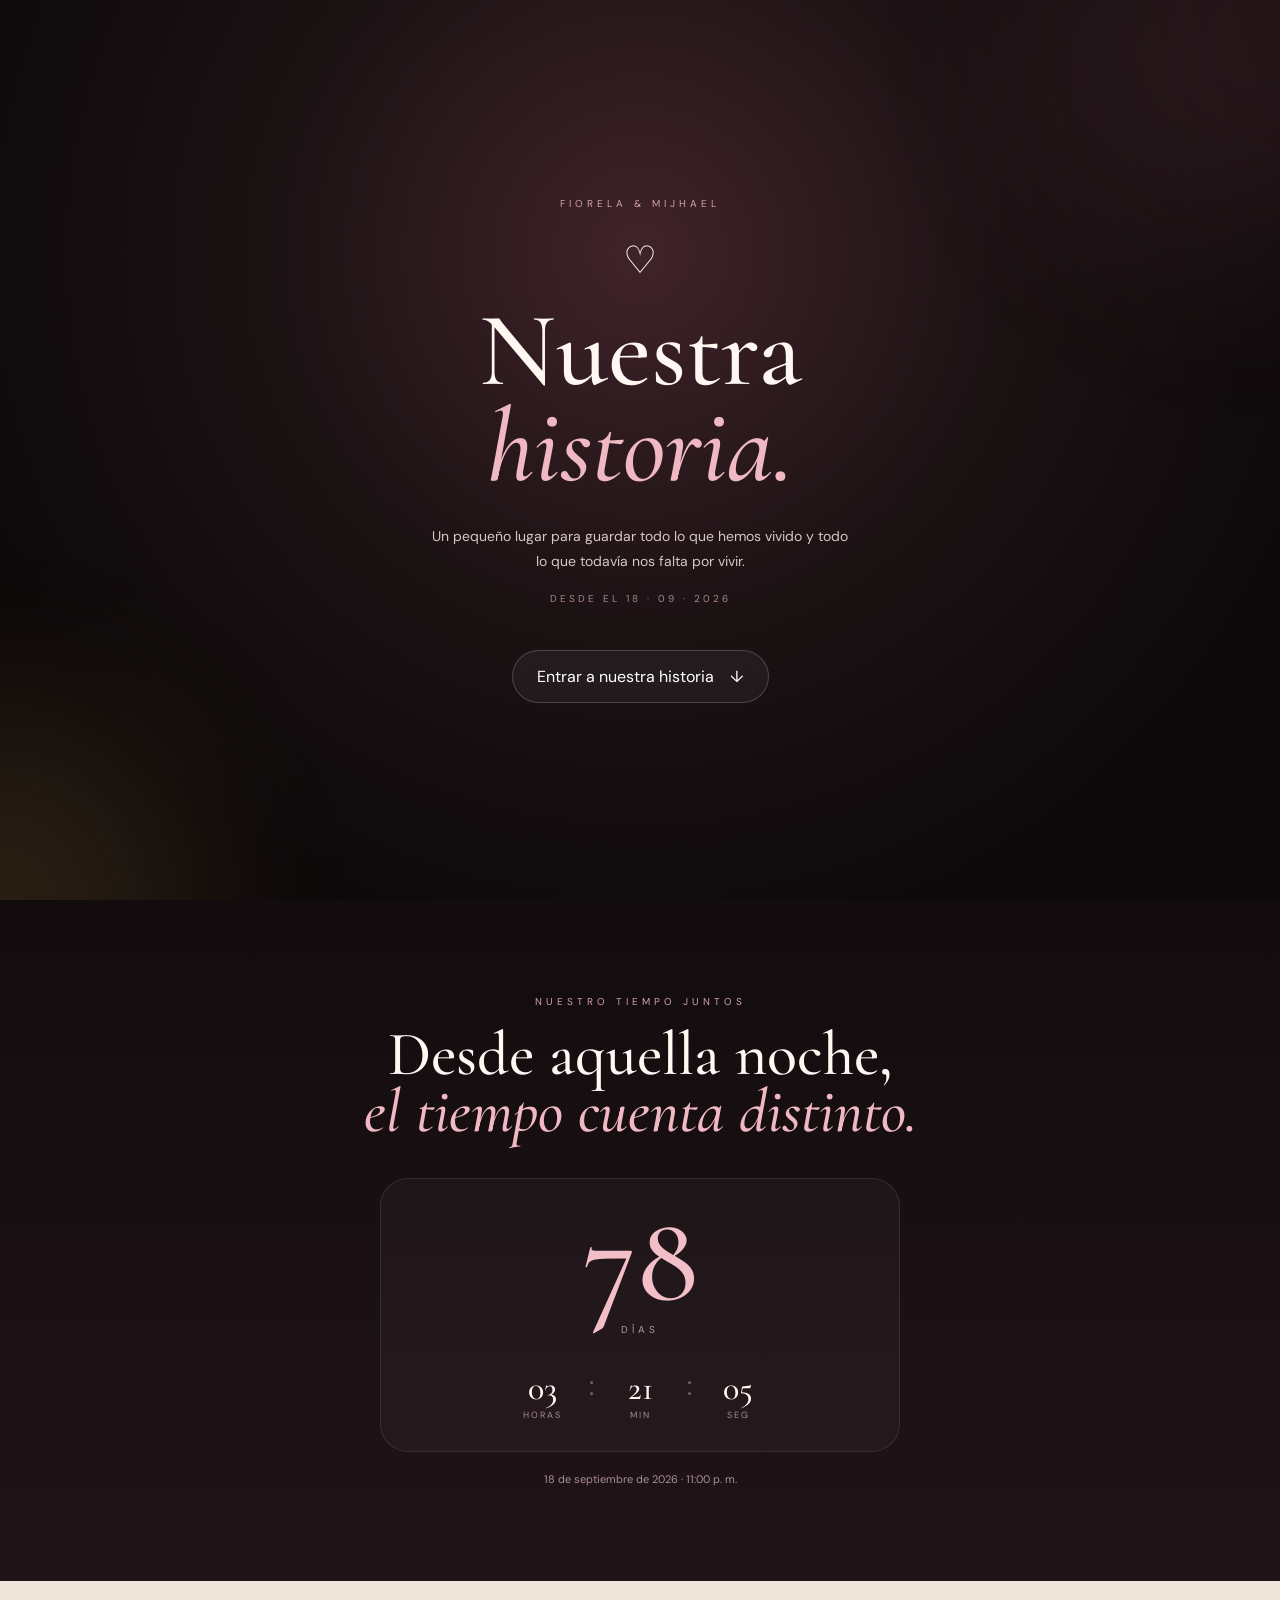
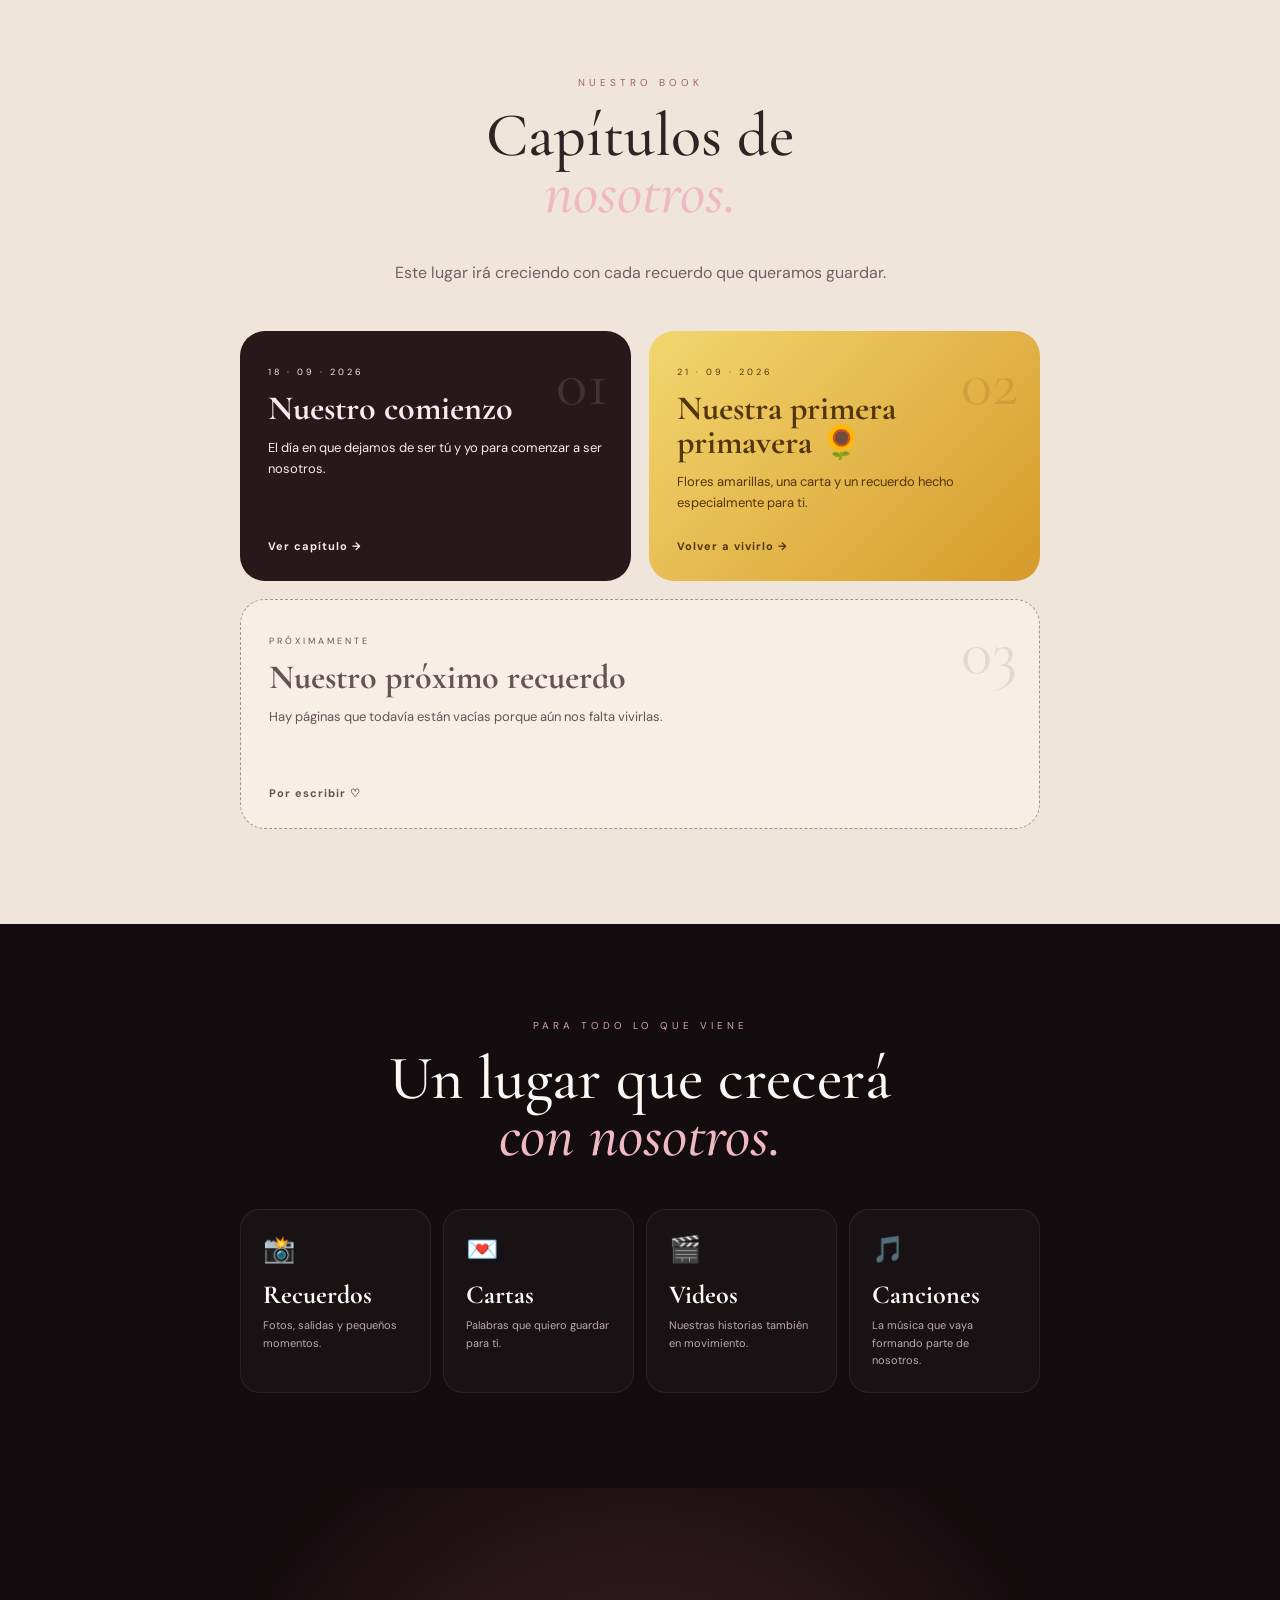
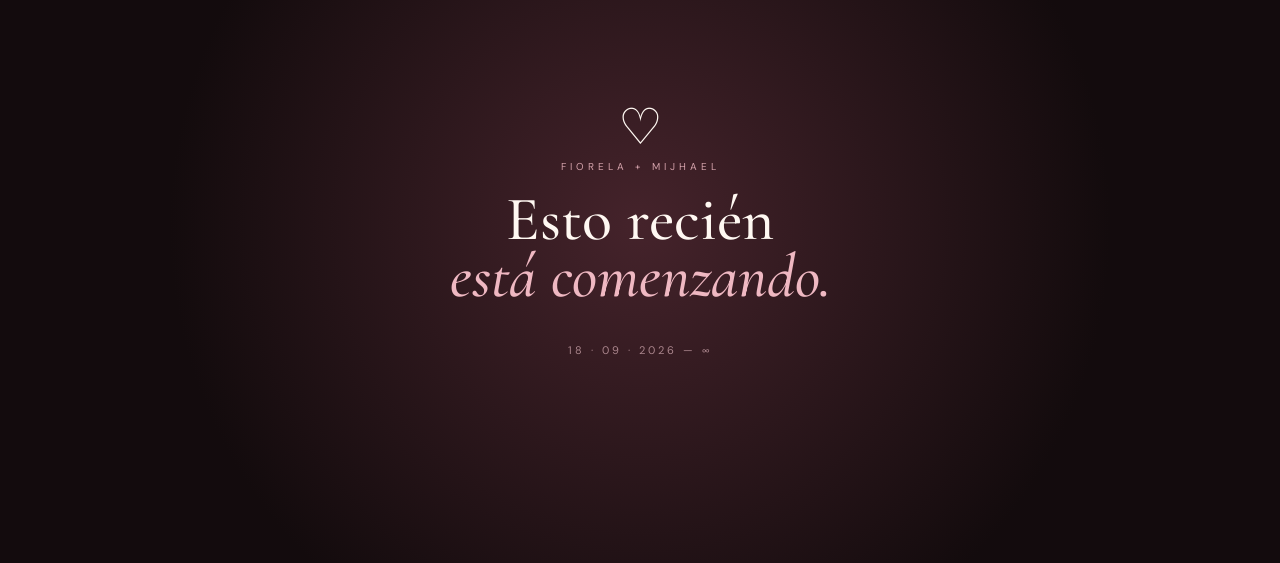
==== commit c033509b: "Update index.html" ====
--- a/index.html
+++ b/index.html
@@ -1,830 +1,53 @@
 <!DOCTYPE html>
 <html lang="es">
-
 <head>
-
-  <meta charset="UTF-8">
-
-  <meta
-    name="viewport"
-    content="width=device-width, initial-scale=1.0"
-  >
-
-  <meta
-    name="theme-color"
-    content="#171011"
-  >
-
-  <title>Nuestro comienzo ♡</title>
-
-
-  <!-- FUENTES -->
-
-  <link
-    rel="preconnect"
-    href="https://fonts.googleapis.com"
-  >
-
-  <link
-    rel="preconnect"
-    href="https://fonts.gstatic.com"
-    crossorigin
-  >
-
-  <link
-    href="https://fonts.googleapis.com/css2?family=Cormorant+Garamond:wght@400;500;600;700&family=DM+Sans:wght@300;400;500&display=swap"
-    rel="stylesheet"
-  >
-
-
-  <!-- CSS PRINCIPAL -->
-
-  <link
-    rel="stylesheet"
-    href="style.css"
-  >
-
+<meta charset="UTF-8">
+<meta name="viewport" content="width=device-width,initial-scale=1.0">
+<meta name="theme-color" content="#130d0f">
+<title>Fiorela & Mijhael ♡</title>
+<link rel="preconnect" href="https://fonts.googleapis.com">
+<link rel="preconnect" href="https://fonts.gstatic.com" crossorigin>
+<link href="https://fonts.googleapis.com/css2?family=Cormorant+Garamond:wght@400;500;600;700&family=DM+Sans:wght@300;400;500;600&display=swap" rel="stylesheet">
+<link rel="stylesheet" href="style.css">
 </head>
-
-
 <body>
-
-
-<!-- ========================================
-     PORTADA
-========================================= -->
-
-<div id="inicio">
-
-  <div class="inicio-contenido">
-
-    <div class="corazon-inicio">
-      ♡
-    </div>
-
-
-    <div class="pequeno">
-      Para Fiorela
-    </div>
-
-
-    <h1>
-      Nuestro comienzo
-    </h1>
-
-
-    <p>
-
-      Si estás viendo esto, es porque desde hoy
-
-      <strong>
-        iniciamos un nuevo camino juntos.
-      </strong>
-
-      <br><br>
-
-      Y quería dejarte algo para recordar
-      el día en que comenzó todo esto.
-
-    </p>
-
-
-    <button
-      class="boton"
-      onclick="abrirPagina()"
-    >
-
-      Nuestro comienzo ♡
-
-    </button>
-
+<div class="ambient ambient-one"></div><div class="ambient ambient-two"></div>
+<header class="hero">
+  <p class="eyebrow">FIORELA & MIJHAEL</p>
+  <div class="heart">♡</div>
+  <h1>Nuestra<br><em>historia.</em></h1>
+  <p class="hero-copy">Un pequeño lugar para guardar todo lo que hemos vivido y todo lo que todavía nos falta por vivir.</p>
+  <p class="since">DESDE EL 18 · 09 · 2026</p>
+  <a href="#historia" class="enter">Entrar a nuestra historia <span>↓</span></a>
+</header>
+<main id="historia">
+<section class="counter-section reveal">
+  <p class="eyebrow">NUESTRO TIEMPO JUNTOS</p>
+  <h2>Desde aquella noche,<br><em>el tiempo cuenta distinto.</em></h2>
+  <div class="counter" aria-live="polite">
+    <div class="counter-main"><strong id="dias">0</strong><span>días</span></div>
+    <div class="counter-small"><div><strong id="horas">00</strong><span>horas</span></div><i>:</i><div><strong id="minutos">00</strong><span>min</span></div><i>:</i><div><strong id="segundos">00</strong><span>seg</span></div></div>
   </div>
-
-</div>
-
-
-
-<main>
-
-
-<!-- ========================================
-     INTRODUCCIÓN
-========================================= -->
-
-<section class="hero">
-
-  <div class="contenedor reveal">
-
-
-    <div class="fecha">
-
-      18 · 09 · 2026
-
-    </div>
-
-
-    <h2>
-
-      Hoy comienza<br>
-
-      <span>
-        algo nuevo.
-      </span>
-
-    </h2>
-
-
-    <p>
-
-      No sé qué nos espera más adelante,
-      ni cuántos momentos nos quedan por vivir.
-
-      <br><br>
-
-      Pero desde hoy hay algo que sí sé:
-
-      <br><br>
-
-
-      <strong>
-
-        quiero recorrer este camino contigo. ♡
-
-      </strong>
-
-    </p>
-
-
-    <div class="flecha">
-
-      ↓
-
-    </div>
-
-
+  <p class="counter-date">18 de septiembre de 2026 · 11:00 p. m.</p>
+</section>
+<section class="chapters reveal">
+  <div class="section-heading"><p class="eyebrow">NUESTRO BOOK</p><h2>Capítulos de<br><em>nosotros.</em></h2><p>Este lugar irá creciendo con cada recuerdo que queramos guardar.</p></div>
+  <div class="chapter-grid">
+    <a class="chapter beginning" href="comienzo.html"><span class="number">01</span><div><small>18 · 09 · 2026</small><h3>Nuestro comienzo</h3><p>El día en que dejamos de ser tú y yo para comenzar a ser nosotros.</p></div><b>Ver capítulo →</b></a>
+    <a class="chapter spring" href="septiembre.html"><span class="number">02</span><div><small>21 · 09 · 2026</small><h3>Nuestra primera primavera 🌻</h3><p>Flores amarillas, una carta y un recuerdo hecho especialmente para ti.</p></div><b>Volver a vivirlo →</b></a>
+    <div class="chapter future"><span class="number">03</span><div><small>PRÓXIMAMENTE</small><h3>Nuestro próximo recuerdo</h3><p>Hay páginas que todavía están vacías porque aún nos falta vivirlas.</p></div><b>Por escribir ♡</b></div>
   </div>
-
 </section>
-
-
-
-<!-- ========================================
-     FOTO 1
-========================================= -->
-
-<section class="momento">
-
-  <div class="contenedor">
-
-
-    <div class="foto-card reveal">
-
-      <img
-        src="foto1.png"
-        alt="Mijhael y Fiorela"
-      >
-
-    </div>
-
-
-    <div class="reveal">
-
-
-      <div class="numero">
-
-        01 · ANTES DE NOSOTROS
-
-      </div>
-
-
-      <p class="texto-momento">
-
-        Todo comenzó poco a poco.
-
-        <br><br>
-
-        Entre conversaciones, risas,
-        momentos juntos y esas ganas
-        de volver a verte.
-
-        <br><br>
-
-        Sin darme cuenta, comenzaste
-        a convertirte
-
-
-        <strong>
-
-          en alguien muy especial para mí.
-
-        </strong>
-
-
-      </p>
-
-
-    </div>
-
-
-  </div>
-
+<section class="collection reveal">
+ <p class="eyebrow">PARA TODO LO QUE VIENE</p><h2>Un lugar que crecerá<br><em>con nosotros.</em></h2>
+ <div class="tiles">
+  <div><span>📸</span><h3>Recuerdos</h3><p>Fotos, salidas y pequeños momentos.</p></div>
+  <div><span>💌</span><h3>Cartas</h3><p>Palabras que quiero guardar para ti.</p></div>
+  <div><span>🎬</span><h3>Videos</h3><p>Nuestras historias también en movimiento.</p></div>
+  <div><span>🎵</span><h3>Canciones</h3><p>La música que vaya formando parte de nosotros.</p></div>
+ </div>
 </section>
-
-
-
-<!-- ========================================
-     FOTO 2
-========================================= -->
-
-<section>
-
-  <div class="contenedor">
-
-
-    <div class="foto-card reveal">
-
-      <img
-        src="foto2.png"
-        alt="Mijhael y Fiorela"
-      >
-
-    </div>
-
-
-    <div class="reveal">
-
-
-      <div class="numero">
-
-        02 · HOY
-
-      </div>
-
-
-      <p class="texto-momento">
-
-        Y después de tantas dudas,
-        nervios y cosas que quizá
-        nunca supe cómo decir...
-
-        <br><br>
-
-        llegó este día.
-
-        <br><br>
-
-
-        <strong>
-
-          El día en que dejamos de ser
-          solamente tú y yo,
-          para comenzar a ser nosotros. ♡
-
-        </strong>
-
-
-      </p>
-
-
-    </div>
-
-
-  </div>
-
-</section>
-
-
-
-<!-- ========================================
-     FOTO 3
-========================================= -->
-
-<section class="momento">
-
-  <div class="contenedor">
-
-
-    <div class="foto-card reveal">
-
-      <img
-        src="foto3.png"
-        alt="Nuestro comienzo"
-      >
-
-    </div>
-
-
-    <div class="reveal">
-
-
-      <div class="numero">
-
-        03 · DESDE AHORA
-
-      </div>
-
-
-      <p class="texto-momento">
-
-        Hoy no quiero pensar en
-        qué tan lejos llegaremos.
-
-        <br><br>
-
-        Prefiero pensar en todos esos
-        pequeños momentos que todavía
-        nos faltan por vivir.
-
-        <br><br>
-
-
-        <strong>
-
-          Y me hace feliz saber
-          que algunos de ellos serán contigo.
-
-        </strong>
-
-
-      </p>
-
-
-    </div>
-
-
-  </div>
-
-</section>
-
-
-
-<!-- ========================================
-     CARTA
-========================================= -->
-
-<section class="carta-seccion">
-
-  <div class="contenedor reveal">
-
-
-    <div class="carta">
-
-
-      <h3>
-
-        Fiorela,
-
-      </h3>
-
-
-      <p>
-
-        Si llegaste hasta aquí,
-        significa que probablemente ya te dije
-        frente a frente muchas de las cosas
-        que llevaba tiempo guardándome.
-
-      </p>
-
-
-      <p>
-
-        Aun así, quería dejarte esto.
-
-      </p>
-
-
-      <p>
-
-        No como una declaración,
-        porque esa quería hacerla mirándote
-        a los ojos, sino como un pequeño
-        recuerdo de nuestro primer día.
-
-      </p>
-
-
-      <p>
-
-        No puedo prometerte que todo
-        será perfecto.
-
-      </p>
-
-
-      <p>
-
-        Seguramente tendremos días increíbles
-        y otros no tanto. Todavía tenemos
-        muchísimo que descubrir el uno del otro.
-
-      </p>
-
-
-      <p>
-
-        Pero sí puedo decirte algo:
-
-      </p>
-
-
-      <p>
-
-        <strong>
-
-          quiero intentarlo de verdad.
-
-        </strong>
-
-      </p>
-
-
-      <p>
-
-        Quiero conocerte mucho más,
-        apoyarte, hacerte reír,
-        vivir nuevas experiencias contigo
-        y descubrir hasta dónde puede llevarnos
-        este camino que hoy estamos comenzando.
-
-      </p>
-
-
-      <p>
-
-        Gracias por permitirme formar
-        parte de tu vida.
-
-      </p>
-
-
-      <p>
-
-        Y espero que cuando algún día
-        volvamos a abrir esta página,
-        podamos mirar atrás y decir:
-
-      </p>
-
-
-      <p>
-
-        <strong>
-
-          “Mira todo lo que comenzó
-          aquel 18 de septiembre.”
-
-        </strong>
-
-      </p>
-
-
-      <p class="firma">
-
-        — Mijhael ♡
-
-      </p>
-
-
-    </div>
-
-
-  </div>
-
-</section>
-
-
-
-<!-- ========================================
-     FINAL
-========================================= -->
-
-<section class="final">
-
-  <div class="contenedor reveal">
-
-
-    <div class="mini">
-
-      Capítulo 01
-
-    </div>
-
-
-    <div class="corazon-final">
-
-      ♡
-
-    </div>
-
-
-    <h2>
-
-      Nuestro<br>
-      día 1.
-
-    </h2>
-
-
-    <div class="nombres">
-
-      Mijhael + Fiorela ♡
-
-    </div>
-
-
-    <div class="fecha-final">
-
-      18 · 09 · 2026
-
-    </div>
-
-
-    <p class="frase-final">
-
-      “El comienzo de nuestra historia.”
-
-    </p>
-
-
-
-    <!-- BOTÓN ORIGINAL -->
-
-    <button
-      class="boton boton-final"
-      onclick="nuestroComienzo()"
-    >
-
-      Nuestro comienzo ♡
-
-    </button>
-
-
-
-    <!-- NUEVO BOTÓN -->
-
-    <a
-      href="septiembre.html"
-      class="boton boton-septiembre"
-    >
-
-      21 de septiembre 🌻
-
-    </a>
-
-
-  </div>
-
-</section>
-
-
+<section class="ending reveal"><span>♡</span><p class="eyebrow">FIORELA + MIJHAEL</p><h2>Esto recién<br><em>está comenzando.</em></h2><p>18 · 09 · 2026 — ∞</p></section>
 </main>
-
-
-
-<!-- ========================================
-     MENSAJE FINAL
-========================================= -->
-
-<div id="mensajeFinal">
-
-
-  <div class="mensaje-contenido">
-
-
-    <div class="gran-corazon">
-
-      💗
-
-    </div>
-
-
-    <h2>
-
-      Y así comienza nuestra historia...
-
-    </h2>
-
-
-    <p>
-
-      No sé cuántas páginas tendrá,
-      pero me alegra saber que
-      hoy escribimos la primera.
-
-    </p>
-
-
-    <div class="juntos">
-
-      Mijhael + Fiorela
-
-      <br>
-
-      ♡
-
-    </div>
-
-
-    <!-- CERRAR -->
-
-    <button
-      class="cerrar-mensaje"
-      onclick="cerrarMensaje()"
-    >
-
-      Volver ♡
-
-    </button>
-
-
-  </div>
-
-
-</div>
-
-
-
-<script>
-
-
-/* ========================================
-   ABRIR PÁGINA
-========================================= */
-
-function abrirPagina() {
-
-  document
-    .getElementById("inicio")
-    .classList
-    .add("oculto");
-
-}
-
-
-
-/* ========================================
-   ANIMACIÓN AL HACER SCROLL
-========================================= */
-
-const elementos =
-  document.querySelectorAll(".reveal");
-
-
-const observer =
-  new IntersectionObserver(
-
-    (entries) => {
-
-      entries.forEach(entry => {
-
-        if (entry.isIntersecting) {
-
-          entry.target
-            .classList
-            .add("visible");
-
-        }
-
-      });
-
-    },
-
-    {
-
-      threshold: 0.15
-
-    }
-
-  );
-
-
-elementos.forEach(elemento => {
-
-  observer.observe(elemento);
-
-});
-
-
-
-/* ========================================
-   FINAL
-========================================= */
-
-function nuestroComienzo() {
-
-  document
-    .getElementById("mensajeFinal")
-    .classList
-    .add("visible");
-
-  crearCorazones();
-
-}
-
-
-
-function cerrarMensaje() {
-
-  document
-    .getElementById("mensajeFinal")
-    .classList
-    .remove("visible");
-
-}
-
-
-
-/* ========================================
-   CORAZONES
-========================================= */
-
-function crearCorazones() {
-
-
-  const corazones = [
-
-    "♡",
-    "♥",
-    "💗",
-    "♡",
-    "💕"
-
-  ];
-
-
-  for (let i = 0; i < 45; i++) {
-
-
-    setTimeout(() => {
-
-
-      const heart =
-        document.createElement("div");
-
-
-      heart.className =
-        "heart";
-
-
-      heart.innerHTML =
-        corazones[
-          Math.floor(
-            Math.random() *
-            corazones.length
-          )
-        ];
-
-
-      heart.style.left =
-        Math.random() *
-        100 +
-        "vw";
-
-
-      heart.style.fontSize =
-        (
-          15 +
-          Math.random() *
-          27
-        )
-        +
-        "px";
-
-
-      heart.style.animationDuration =
-        (
-          3 +
-          Math.random() *
-          4
-        )
-        +
-        "s";
-
-
-      document.body
-        .appendChild(heart);
-
-
-      setTimeout(() => {
-
-        heart.remove();
-
-      }, 7000);
-
-
-    }, i * 90);
-
-
-  }
-
-
-}
-
-
-</script>
-
-
-</body>
-
-</html>
+<script src="script.js"></script>
+</body></html>
--- a/style.css
+++ b/style.css
@@ -1,588 +1 @@
-<style>
-
-    * {
-      margin: 0;
-      padding: 0;
-      box-sizing: border-box;
-    }
-
-    html {
-      scroll-behavior: smooth;
-    }
-
-    body {
-      background:
-        radial-gradient(circle at top, #3a2026 0%, #1d1315 38%, #100b0c 100%);
-      color: #fff8f2;
-      font-family: "DM Sans", sans-serif;
-      overflow-x: hidden;
-    }
-
-    /* =========================
-       PANTALLA INICIAL
-    ========================= */
-
-    #inicio {
-      position: fixed;
-      inset: 0;
-      width: 100%;
-      height: 100dvh;
-
-      display: flex;
-      align-items: center;
-      justify-content: center;
-
-      background:
-        radial-gradient(circle at 50% 30%, #4c2830 0%, #201416 45%, #0d090a 100%);
-
-      z-index: 1000;
-
-      transition:
-        opacity 1s ease,
-        visibility 1s ease;
-    }
-
-    #inicio.oculto {
-      opacity: 0;
-      visibility: hidden;
-      pointer-events: none;
-    }
-
-    .inicio-contenido {
-      width: 90%;
-      max-width: 420px;
-
-      text-align: center;
-      padding: 30px;
-
-      animation: aparecer 1.5s ease;
-    }
-
-    .corazon-inicio {
-      font-size: 38px;
-      margin-bottom: 25px;
-      animation: latido 1.5s infinite;
-    }
-
-    .pequeno {
-      font-size: 11px;
-      text-transform: uppercase;
-      letter-spacing: 4px;
-      color: #d8a6ad;
-      margin-bottom: 14px;
-    }
-
-    .inicio-contenido h1 {
-      font-family: "Cormorant Garamond", serif;
-      font-size: clamp(48px, 15vw, 70px);
-      font-weight: 500;
-      line-height: 1;
-      margin-bottom: 25px;
-    }
-
-    .inicio-contenido p {
-      font-size: 15px;
-      line-height: 1.9;
-      color: #d7c8c4;
-      margin-bottom: 35px;
-    }
-
-    .inicio-contenido p strong {
-      color: #f2bcc5;
-      font-weight: 500;
-    }
-
-    .boton {
-      border: 1px solid rgba(255,255,255,.25);
-      background: rgba(255,255,255,.08);
-      color: white;
-
-      padding: 15px 30px;
-      border-radius: 100px;
-
-      font-family: "DM Sans", sans-serif;
-      font-size: 15px;
-
-      backdrop-filter: blur(10px);
-
-      cursor: pointer;
-
-      transition:
-        transform .3s,
-        background .3s;
-    }
-
-    .boton:active {
-      transform: scale(.96);
-    }
-
-    /* =========================
-       SECCIONES
-    ========================= */
-
-    main {
-      width: 100%;
-    }
-
-    section {
-      min-height: 100svh;
-      width: 100%;
-
-      display: flex;
-      align-items: center;
-      justify-content: center;
-
-      padding: 70px 22px;
-
-      position: relative;
-    }
-
-    .contenedor {
-      width: 100%;
-      max-width: 430px;
-      text-align: center;
-    }
-
-    /* =========================
-       PRIMERA SECCIÓN
-    ========================= */
-
-    .hero {
-      background:
-        linear-gradient(
-          to bottom,
-          rgba(14,9,10,.1),
-          #160e10
-        );
-    }
-
-    .fecha {
-      font-size: 11px;
-      letter-spacing: 4px;
-      color: #cf9ca5;
-      margin-bottom: 25px;
-    }
-
-    .hero h2 {
-      font-family: "Cormorant Garamond", serif;
-
-      font-size: clamp(43px, 12vw, 58px);
-      font-weight: 500;
-      line-height: 1.05;
-
-      margin-bottom: 28px;
-    }
-
-    .hero h2 span {
-      color: #efbdc4;
-      font-style: italic;
-    }
-
-    .hero p {
-      font-family: "Cormorant Garamond", serif;
-      font-size: 21px;
-      line-height: 1.65;
-      color: #e2d2ce;
-    }
-
-    .hero p strong {
-      color: #f1bbc4;
-      font-weight: 500;
-    }
-
-    .flecha {
-      margin-top: 55px;
-      opacity: .5;
-      font-size: 25px;
-      animation: bajar 1.5s infinite;
-    }
-
-    /* =========================
-       FOTOS
-    ========================= */
-
-    .momento {
-      background:
-        radial-gradient(
-          circle at center,
-          #2b171b,
-          #130d0e 70%
-        );
-    }
-
-    .foto-card {
-      width: 100%;
-
-      overflow: hidden;
-
-      border-radius: 25px;
-
-      box-shadow:
-        0 30px 80px rgba(0,0,0,.45);
-
-      margin-bottom: 38px;
-    }
-
-    .foto-card img {
-      display: block;
-      width: 100%;
-      height: auto;
-    }
-
-    .numero {
-      font-family: "Cormorant Garamond", serif;
-      color: #cf929d;
-
-      font-size: 14px;
-      letter-spacing: 3px;
-
-      margin-bottom: 15px;
-    }
-
-    .texto-momento {
-      font-family: "Cormorant Garamond", serif;
-
-      font-size: 27px;
-      line-height: 1.45;
-
-      font-weight: 400;
-    }
-
-    .texto-momento strong {
-      color: #f2b6c1;
-      font-weight: 500;
-    }
-
-    /* =========================
-       CARTA
-    ========================= */
-
-    .carta-seccion {
-      background: #efe4d8;
-      color: #34272a;
-
-      padding: 85px 20px;
-    }
-
-    .carta {
-      position: relative;
-
-      background: #fffaf3;
-
-      padding: 48px 28px;
-
-      border-radius: 7px;
-
-      text-align: left;
-
-      box-shadow:
-        0 20px 70px rgba(0,0,0,.30);
-
-      transform: rotate(-1deg);
-    }
-
-    .carta::before {
-      content: "♡";
-
-      position: absolute;
-
-      right: 20px;
-      top: 15px;
-
-      font-size: 28px;
-      color: #b96776;
-    }
-
-    .carta h3 {
-      font-family: "Cormorant Garamond", serif;
-
-      font-size: 40px;
-      font-weight: 600;
-
-      margin-bottom: 28px;
-    }
-
-    .carta p {
-      font-family: "Cormorant Garamond", serif;
-
-      font-size: 20px;
-      line-height: 1.7;
-
-      margin-bottom: 19px;
-    }
-
-    .carta strong {
-      color: #9e4e5d;
-    }
-
-    .firma {
-      margin-top: 38px;
-
-      text-align: right;
-
-      font-size: 23px !important;
-
-      font-style: italic;
-    }
-
-    /* =========================
-       FINAL
-    ========================= */
-
-    .final {
-      min-height: 100dvh;
-
-      background:
-        radial-gradient(
-          circle at center,
-          #542a33,
-          #1c1013 55%,
-          #0d0809
-        );
-
-      overflow: hidden;
-    }
-
-    .mini {
-      font-size: 11px;
-      text-transform: uppercase;
-      letter-spacing: 4px;
-      color: #d49da7;
-
-      margin-bottom: 25px;
-    }
-
-    .corazon-final {
-      font-size: 50px;
-
-      margin-bottom: 25px;
-
-      animation: latido 1.5s infinite;
-    }
-
-    .final h2 {
-      font-family: "Cormorant Garamond", serif;
-
-      font-size: clamp(48px, 14vw, 68px);
-
-      font-weight: 500;
-
-      line-height: 1;
-
-      margin-bottom: 28px;
-    }
-
-    .final .nombres {
-      font-family: "Cormorant Garamond", serif;
-
-      font-size: 28px;
-
-      color: #f0b6c0;
-
-      margin-bottom: 12px;
-    }
-
-    .final .fecha-final {
-      font-size: 12px;
-
-      letter-spacing: 4px;
-
-      color: #c49aa1;
-
-      margin-bottom: 35px;
-    }
-
-    .frase-final {
-      font-family: "Cormorant Garamond", serif;
-
-      font-size: 20px;
-
-      line-height: 1.6;
-
-      color: #dbc7ca;
-
-      font-style: italic;
-
-      margin-bottom: 38px;
-    }
-
-    .boton-final {
-      background: #e5a4af;
-      color: #2b171b;
-
-      border: none;
-
-      font-weight: 500;
-    }
-
-    /* =========================
-       MENSAJE FINAL
-    ========================= */
-
-    #mensajeFinal {
-      position: fixed;
-      inset: 0;
-
-      display: none;
-
-      align-items: center;
-      justify-content: center;
-
-      background:
-        radial-gradient(
-          circle at center,
-          #69313d,
-          #1b0e11 60%,
-          #090506
-        );
-
-      z-index: 2000;
-
-      padding: 30px;
-
-      overflow: hidden;
-    }
-
-    #mensajeFinal.visible {
-      display: flex;
-      animation: aparecer .8s ease;
-    }
-
-    .mensaje-contenido {
-      position: relative;
-      z-index: 10;
-
-      max-width: 430px;
-
-      text-align: center;
-    }
-
-    .mensaje-contenido .gran-corazon {
-      font-size: 65px;
-
-      margin-bottom: 25px;
-
-      animation: latido 1.2s infinite;
-    }
-
-    .mensaje-contenido h2 {
-      font-family: "Cormorant Garamond", serif;
-
-      font-size: 48px;
-      font-weight: 500;
-
-      line-height: 1.05;
-
-      margin-bottom: 25px;
-    }
-
-    .mensaje-contenido p {
-      color: #e2cccf;
-
-      font-size: 15px;
-
-      line-height: 1.8;
-    }
-
-    .mensaje-contenido .juntos {
-      font-family: "Cormorant Garamond", serif;
-
-      color: #f2b6c1;
-
-      font-size: 27px;
-
-      margin-top: 35px;
-    }
-
-    /* =========================
-       SCROLL
-    ========================= */
-
-    .reveal {
-      opacity: 0;
-
-      transform: translateY(45px);
-
-      transition:
-        opacity 1s ease,
-        transform 1s ease;
-    }
-
-    .reveal.visible {
-      opacity: 1;
-      transform: translateY(0);
-    }
-
-    /* =========================
-       CORAZONES
-    ========================= */
-
-    .heart {
-      position: fixed;
-
-      bottom: -30px;
-
-      z-index: 2001;
-
-      pointer-events: none;
-
-      animation: volar linear forwards;
-    }
-
-    /* =========================
-       ANIMACIONES
-    ========================= */
-
-    @keyframes aparecer {
-
-      from {
-        opacity: 0;
-        transform: translateY(10px);
-      }
-
-      to {
-        opacity: 1;
-        transform: translateY(0);
-      }
-
-    }
-
-    @keyframes latido {
-
-      0%, 100% {
-        transform: scale(1);
-      }
-
-      50% {
-        transform: scale(1.15);
-      }
-
-    }
-
-    @keyframes bajar {
-
-      0%, 100% {
-        transform: translateY(0);
-      }
-
-      50% {
-        transform: translateY(10px);
-      }
-
-    }
-
-    @keyframes volar {
-
-      from {
-        transform: translateY(0) rotate(0deg);
-        opacity: 1;
-      }
-
-      to {
-        transform: translateY(-115vh) rotate(360deg);
-        opacity: 0;
-      }
-
-    }
-
-</style>
+*{box-sizing:border-box;margin:0;padding:0}html{scroll-behavior:smooth}body{background:#100b0c;color:#fff8f2;font-family:"DM Sans",sans-serif;overflow-x:hidden}.ambient{position:fixed;border-radius:50%;filter:blur(100px);opacity:.16;pointer-events:none}.ambient-one{width:420px;height:420px;background:#9d5362;top:-170px;right:-190px}.ambient-two{width:360px;height:360px;background:#d5a351;bottom:-180px;left:-180px}.hero{min-height:100svh;display:flex;flex-direction:column;align-items:center;justify-content:center;text-align:center;padding:70px 24px;background:radial-gradient(circle at 50% 28%,#40232a 0%,#1c1214 40%,#0d090a 78%)}.eyebrow{font-size:10px;letter-spacing:4px;color:#d4a2ab}.heart{font-size:38px;margin:25px 0 18px;animation:pulse 1.8s infinite}.hero h1,.section-heading h2,.counter-section h2,.collection h2,.ending h2{font-family:"Cormorant Garamond",serif;font-weight:500;line-height:.92}.hero h1{font-size:clamp(62px,18vw,105px)}em{color:#efb8c2;font-weight:500}.hero-copy{max-width:430px;color:#d7c8c4;line-height:1.8;margin:28px auto 18px;font-size:14px}.since{font-size:10px;letter-spacing:3px;color:#a9858c}.enter{margin-top:45px;color:#fff;text-decoration:none;border:1px solid #ffffff30;border-radius:100px;padding:15px 24px;background:#ffffff0c;backdrop-filter:blur(10px)}.enter span{margin-left:12px}.counter-section,.chapters,.collection,.ending{padding:95px 22px;position:relative}.counter-section{text-align:center;background:linear-gradient(#120c0e,#211317)}.counter-section h2,.section-heading h2,.collection h2,.ending h2{font-size:clamp(42px,12vw,62px);margin:18px 0 38px}.counter{max-width:520px;margin:auto;padding:30px 22px;border:1px solid #ffffff17;border-radius:28px;background:#ffffff08}.counter-main strong{font-family:"Cormorant Garamond",serif;font-size:clamp(80px,25vw,125px);font-weight:500;line-height:.8;color:#f2bec7}.counter-main span{display:block;text-transform:uppercase;letter-spacing:4px;font-size:10px;margin-top:14px;color:#b9949a}.counter-small{display:flex;align-items:flex-start;justify-content:center;gap:14px;margin-top:32px}.counter-small div{min-width:65px}.counter-small strong{font-family:"Cormorant Garamond",serif;font-size:34px;font-weight:500}.counter-small span{display:block;font-size:9px;text-transform:uppercase;letter-spacing:2px;color:#a98c91}.counter-small i{font-style:normal;font-size:27px;color:#765a60}.counter-date{margin-top:20px;color:#a98f94;font-size:11px}.chapters{background:#efe5db;color:#302326}.section-heading{max-width:600px;margin:0 auto 45px;text-align:center}.chapters .eyebrow{color:#a45e6c}.section-heading p:last-child{color:#735f63;line-height:1.7}.chapter-grid{max-width:800px;margin:auto;display:grid;gap:18px}.chapter{min-height:230px;padding:28px;border-radius:25px;text-decoration:none;display:flex;flex-direction:column;justify-content:space-between;position:relative;overflow:hidden}.chapter .number{position:absolute;right:22px;top:13px;font-family:"Cormorant Garamond",serif;font-size:65px;opacity:.13}.chapter small{font-size:9px;letter-spacing:3px}.chapter h3{font-family:"Cormorant Garamond",serif;font-size:34px;line-height:1;margin:12px 0}.chapter p{font-size:13px;line-height:1.6;max-width:460px}.chapter b{font-size:11px;letter-spacing:1px;margin-top:25px}.beginning{background:#28171b;color:#f9ebec}.spring{background:linear-gradient(135deg,#f3d66f,#d69a2b);color:#52350b}.future{border:1px dashed #a78f8b;color:#665357;background:#f7eee6}.collection{text-align:center;background:#130d0f}.collection>p,.collection>h2{max-width:600px;margin-left:auto;margin-right:auto}.tiles{max-width:800px;margin:45px auto 0;display:grid;grid-template-columns:1fr 1fr;gap:12px}.tiles div{text-align:left;padding:22px;border:1px solid #ffffff12;border-radius:20px;background:#ffffff06}.tiles span{font-size:26px}.tiles h3{font-family:"Cormorant Garamond",serif;font-size:26px;margin:13px 0 7px}.tiles p{font-size:11px;line-height:1.6;color:#bba9ac}.ending{min-height:75svh;text-align:center;display:flex;flex-direction:column;align-items:center;justify-content:center;background:radial-gradient(circle,#45232b,#130b0d 65%)}.ending>span{font-size:50px;animation:pulse 1.8s infinite}.ending>p:last-child{font-size:11px;letter-spacing:3px;color:#aa858c}.reveal{opacity:0;transform:translateY(30px);transition:.9s ease}.reveal.visible{opacity:1;transform:none}@keyframes pulse{50%{transform:scale(1.15)}}@media(min-width:720px){.chapter-grid{grid-template-columns:1fr 1fr}.future{grid-column:1/-1}.tiles{grid-template-columns:repeat(4,1fr)}}@media(max-width:430px){.tiles{grid-template-columns:1fr 1fr}.chapter{min-height:250px}.counter-small{gap:8px}.counter-small div{min-width:55px}}
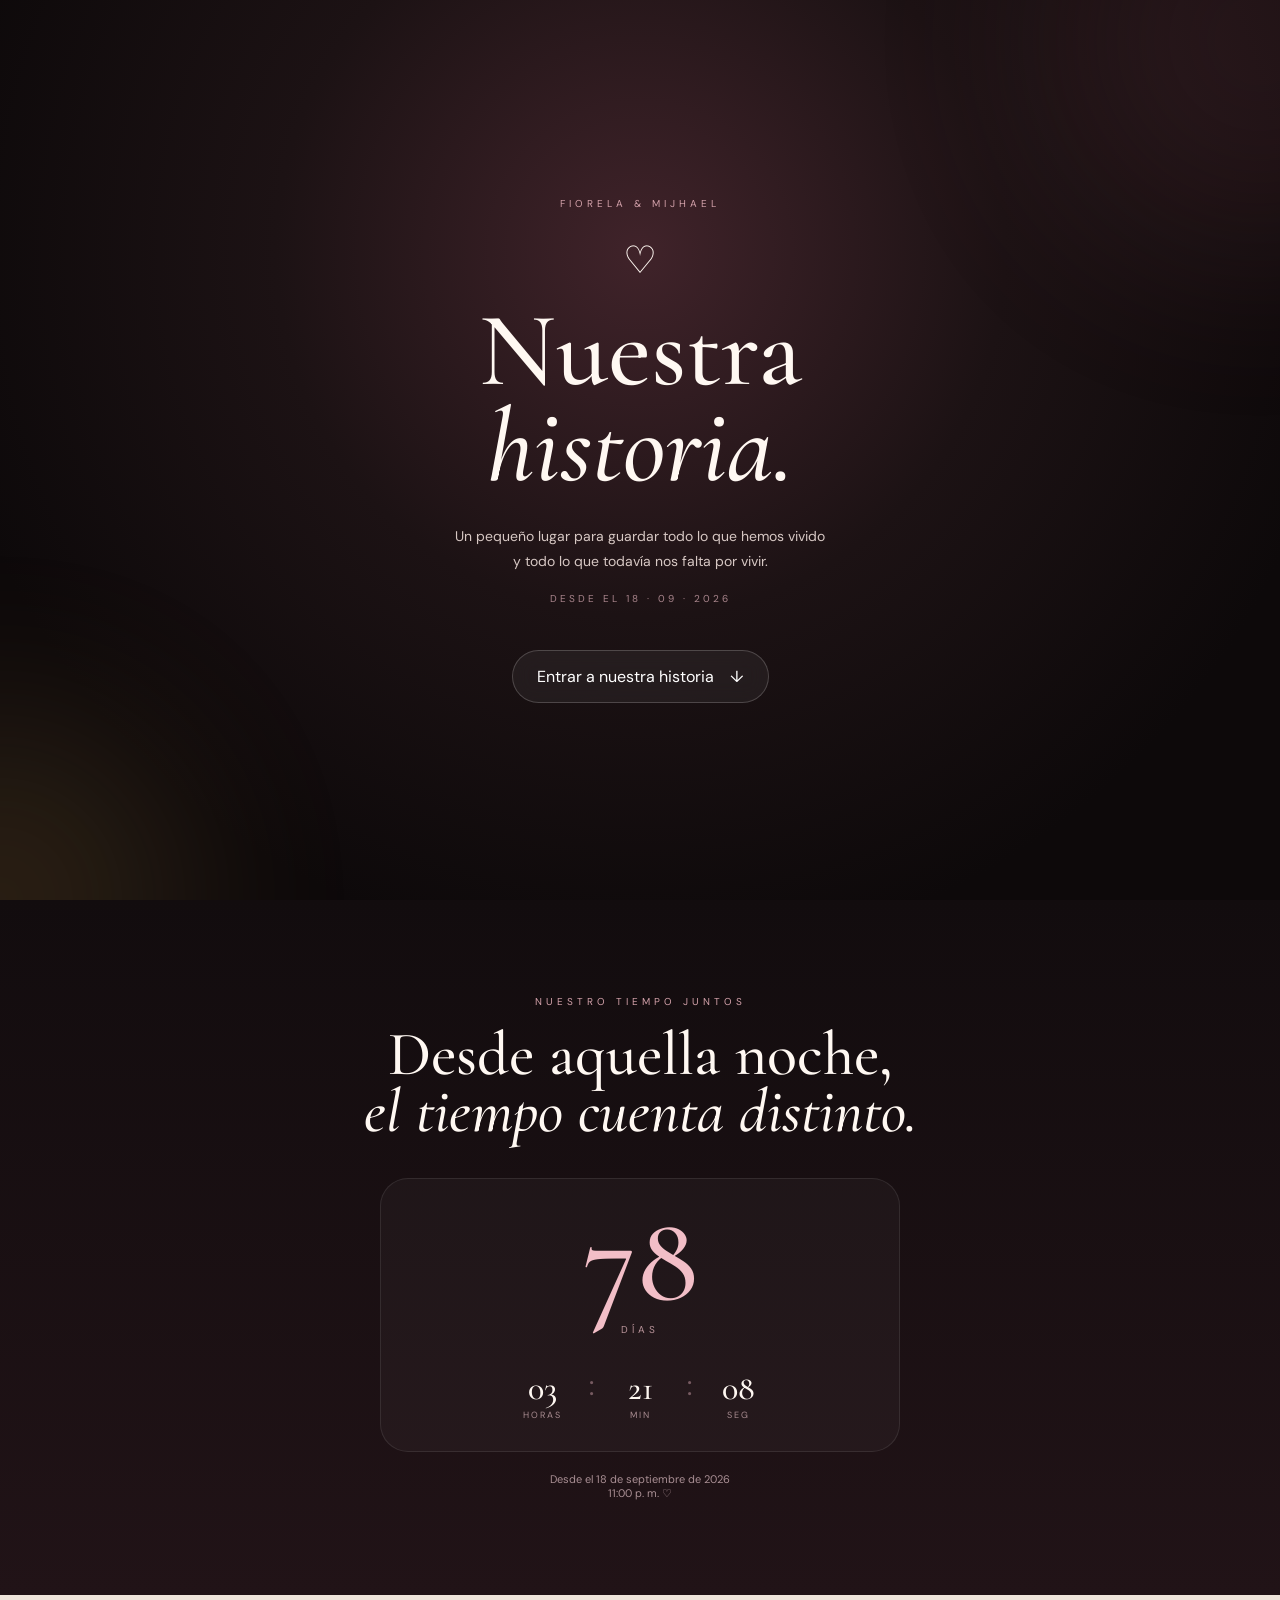
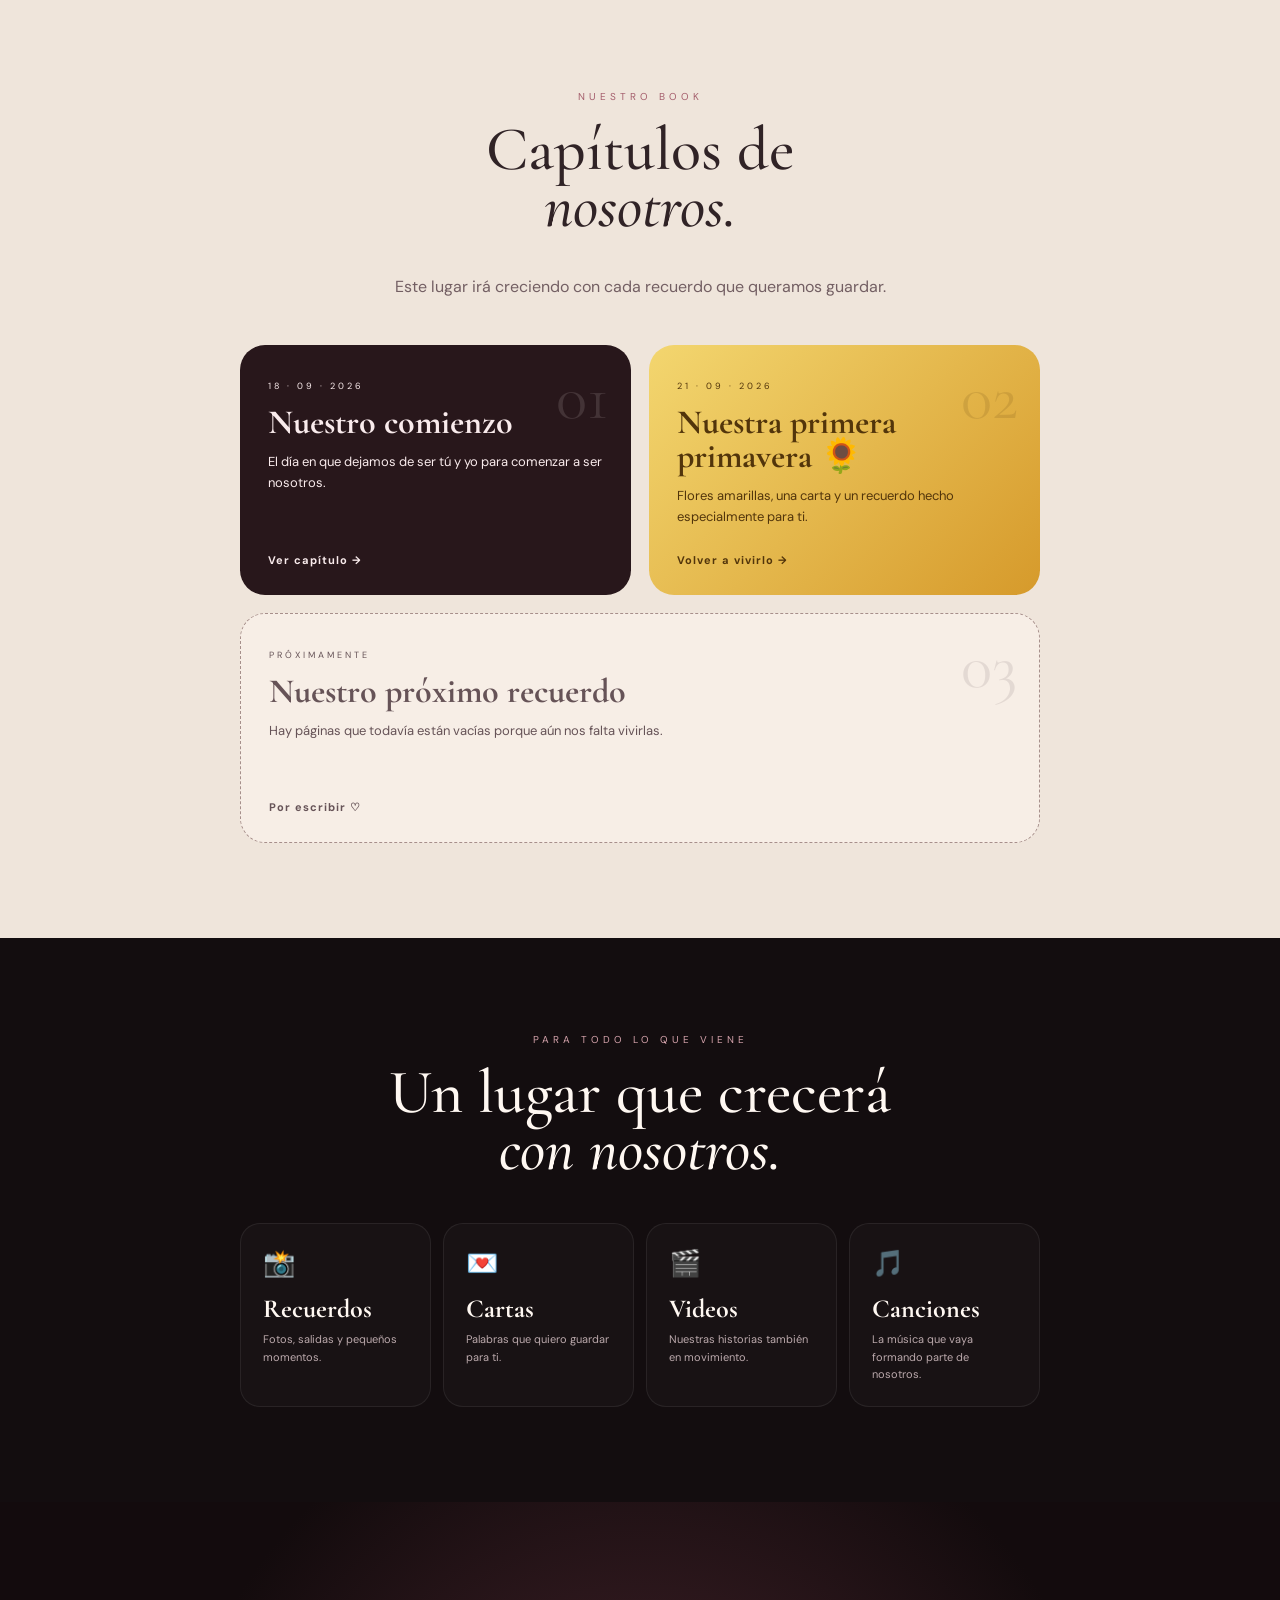
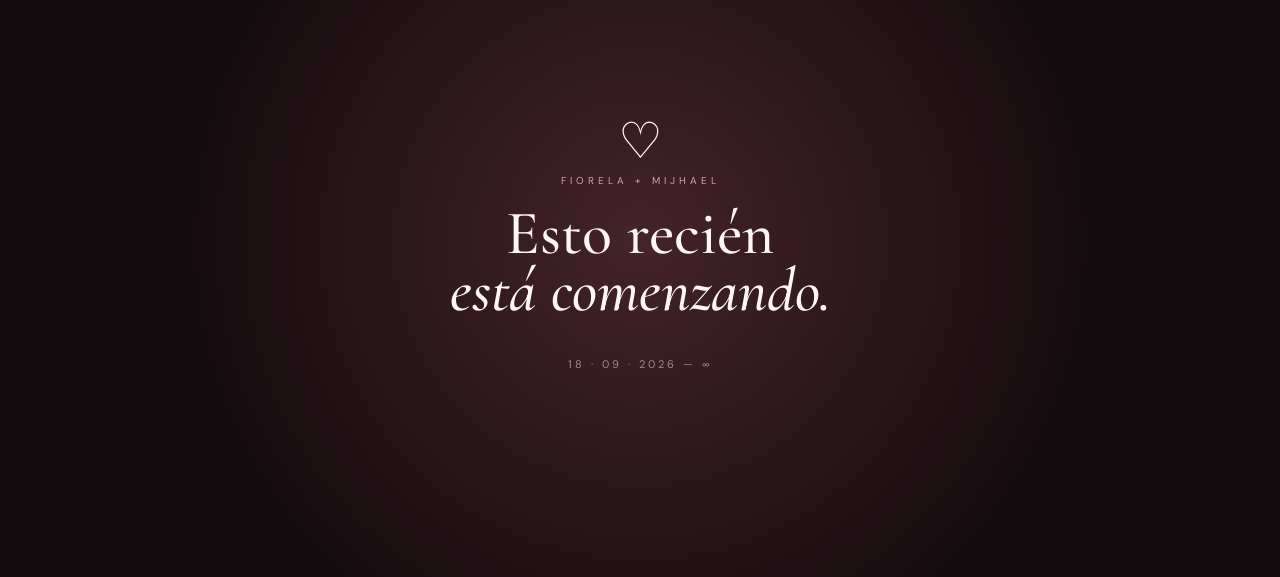
==== commit 59f8a36c: "Update index.html" ====
--- a/index.html
+++ b/index.html
@@ -1,53 +1,738 @@
 <!DOCTYPE html>
 <html lang="es">
+
 <head>
-<meta charset="UTF-8">
-<meta name="viewport" content="width=device-width,initial-scale=1.0">
-<meta name="theme-color" content="#130d0f">
-<title>Fiorela & Mijhael ♡</title>
-<link rel="preconnect" href="https://fonts.googleapis.com">
-<link rel="preconnect" href="https://fonts.gstatic.com" crossorigin>
-<link href="https://fonts.googleapis.com/css2?family=Cormorant+Garamond:wght@400;500;600;700&family=DM+Sans:wght@300;400;500;600&display=swap" rel="stylesheet">
-<link rel="stylesheet" href="style.css">
+
+    <meta charset="UTF-8">
+
+    <meta
+        name="viewport"
+        content="width=device-width, initial-scale=1.0"
+    >
+
+    <meta
+        name="theme-color"
+        content="#130d0f"
+    >
+
+    <title>Fiorela & Mijhael ♡</title>
+
+
+    <!-- =========================
+         FUENTES
+    ========================== -->
+
+    <link
+        rel="preconnect"
+        href="https://fonts.googleapis.com"
+    >
+
+    <link
+        rel="preconnect"
+        href="https://fonts.gstatic.com"
+        crossorigin
+    >
+
+    <link
+        href="https://fonts.googleapis.com/css2?family=Cormorant+Garamond:wght@400;500;600;700&family=DM+Sans:wght@300;400;500;600&display=swap"
+        rel="stylesheet"
+    >
+
+
+    <!-- =========================
+         CSS
+    ========================== -->
+
+    <link
+        rel="stylesheet"
+        href="style.css?v=2"
+    >
+
 </head>
+
+
 <body>
-<div class="ambient ambient-one"></div><div class="ambient ambient-two"></div>
-<header class="hero">
-  <p class="eyebrow">FIORELA & MIJHAEL</p>
-  <div class="heart">♡</div>
-  <h1>Nuestra<br><em>historia.</em></h1>
-  <p class="hero-copy">Un pequeño lugar para guardar todo lo que hemos vivido y todo lo que todavía nos falta por vivir.</p>
-  <p class="since">DESDE EL 18 · 09 · 2026</p>
-  <a href="#historia" class="enter">Entrar a nuestra historia <span>↓</span></a>
-</header>
-<main id="historia">
-<section class="counter-section reveal">
-  <p class="eyebrow">NUESTRO TIEMPO JUNTOS</p>
-  <h2>Desde aquella noche,<br><em>el tiempo cuenta distinto.</em></h2>
-  <div class="counter" aria-live="polite">
-    <div class="counter-main"><strong id="dias">0</strong><span>días</span></div>
-    <div class="counter-small"><div><strong id="horas">00</strong><span>horas</span></div><i>:</i><div><strong id="minutos">00</strong><span>min</span></div><i>:</i><div><strong id="segundos">00</strong><span>seg</span></div></div>
-  </div>
-  <p class="counter-date">18 de septiembre de 2026 · 11:00 p. m.</p>
-</section>
-<section class="chapters reveal">
-  <div class="section-heading"><p class="eyebrow">NUESTRO BOOK</p><h2>Capítulos de<br><em>nosotros.</em></h2><p>Este lugar irá creciendo con cada recuerdo que queramos guardar.</p></div>
-  <div class="chapter-grid">
-    <a class="chapter beginning" href="comienzo.html"><span class="number">01</span><div><small>18 · 09 · 2026</small><h3>Nuestro comienzo</h3><p>El día en que dejamos de ser tú y yo para comenzar a ser nosotros.</p></div><b>Ver capítulo →</b></a>
-    <a class="chapter spring" href="septiembre.html"><span class="number">02</span><div><small>21 · 09 · 2026</small><h3>Nuestra primera primavera 🌻</h3><p>Flores amarillas, una carta y un recuerdo hecho especialmente para ti.</p></div><b>Volver a vivirlo →</b></a>
-    <div class="chapter future"><span class="number">03</span><div><small>PRÓXIMAMENTE</small><h3>Nuestro próximo recuerdo</h3><p>Hay páginas que todavía están vacías porque aún nos falta vivirlas.</p></div><b>Por escribir ♡</b></div>
-  </div>
-</section>
-<section class="collection reveal">
- <p class="eyebrow">PARA TODO LO QUE VIENE</p><h2>Un lugar que crecerá<br><em>con nosotros.</em></h2>
- <div class="tiles">
-  <div><span>📸</span><h3>Recuerdos</h3><p>Fotos, salidas y pequeños momentos.</p></div>
-  <div><span>💌</span><h3>Cartas</h3><p>Palabras que quiero guardar para ti.</p></div>
-  <div><span>🎬</span><h3>Videos</h3><p>Nuestras historias también en movimiento.</p></div>
-  <div><span>🎵</span><h3>Canciones</h3><p>La música que vaya formando parte de nosotros.</p></div>
- </div>
-</section>
-<section class="ending reveal"><span>♡</span><p class="eyebrow">FIORELA + MIJHAEL</p><h2>Esto recién<br><em>está comenzando.</em></h2><p>18 · 09 · 2026 — ∞</p></section>
-</main>
-<script src="script.js"></script>
-</body></html>
+
+
+    <!-- =========================
+         LUCES DE FONDO
+    ========================== -->
+
+    <div class="ambient ambient-one"></div>
+
+    <div class="ambient ambient-two"></div>
+
+
+
+    <!-- =========================
+         PORTADA
+    ========================== -->
+
+    <header class="hero">
+
+
+        <p class="eyebrow">
+
+            FIORELA & MIJHAEL
+
+        </p>
+
+
+        <div class="heart">
+
+            ♡
+
+        </div>
+
+
+        <h1>
+
+            Nuestra
+
+            <br>
+
+            <em>
+                historia.
+            </em>
+
+        </h1>
+
+
+        <p class="hero-copy">
+
+            Un pequeño lugar para guardar
+            todo lo que hemos vivido
+
+            <br>
+
+            y todo lo que todavía
+            nos falta por vivir.
+
+        </p>
+
+
+        <p class="since">
+
+            DESDE EL 18 · 09 · 2026
+
+        </p>
+
+
+        <a
+            href="#historia"
+            class="enter"
+        >
+
+            Entrar a nuestra historia
+
+            <span>
+                ↓
+            </span>
+
+        </a>
+
+
+    </header>
+
+
+
+    <!-- =========================
+         CONTENIDO
+    ========================== -->
+
+    <main id="historia">
+
+
+
+        <!-- =========================
+             CONTADOR
+        ========================== -->
+
+        <section class="counter-section reveal">
+
+
+            <p class="eyebrow">
+
+                NUESTRO TIEMPO JUNTOS
+
+            </p>
+
+
+            <h2>
+
+                Desde aquella noche,
+
+                <br>
+
+                <em>
+                    el tiempo cuenta distinto.
+                </em>
+
+            </h2>
+
+
+
+            <div
+                class="counter"
+                aria-live="polite"
+            >
+
+
+                <!-- DÍAS -->
+
+                <div class="counter-main">
+
+                    <strong id="dias">
+
+                        0
+
+                    </strong>
+
+                    <span>
+
+                        días
+
+                    </span>
+
+                </div>
+
+
+
+                <!-- HORAS / MINUTOS / SEGUNDOS -->
+
+                <div class="counter-small">
+
+
+                    <div>
+
+                        <strong id="horas">
+
+                            00
+
+                        </strong>
+
+                        <span>
+
+                            horas
+
+                        </span>
+
+                    </div>
+
+
+                    <i>
+                        :
+                    </i>
+
+
+                    <div>
+
+                        <strong id="minutos">
+
+                            00
+
+                        </strong>
+
+                        <span>
+
+                            min
+
+                        </span>
+
+                    </div>
+
+
+                    <i>
+                        :
+                    </i>
+
+
+                    <div>
+
+                        <strong id="segundos">
+
+                            00
+
+                        </strong>
+
+                        <span>
+
+                            seg
+
+                        </span>
+
+                    </div>
+
+
+                </div>
+
+
+            </div>
+
+
+
+            <p class="counter-date">
+
+                Desde el 18 de septiembre de 2026
+
+                <br>
+
+                11:00 p. m. ♡
+
+            </p>
+
+
+        </section>
+
+
+
+        <!-- =========================
+             NUESTROS CAPÍTULOS
+        ========================== -->
+
+        <section class="chapters reveal">
+
+
+            <div class="section-heading">
+
+
+                <p class="eyebrow">
+
+                    NUESTRO BOOK
+
+                </p>
+
+
+                <h2>
+
+                    Capítulos de
+
+                    <br>
+
+                    <em>
+                        nosotros.
+                    </em>
+
+                </h2>
+
+
+                <p>
+
+                    Este lugar irá creciendo
+                    con cada recuerdo
+                    que queramos guardar.
+
+                </p>
+
+
+            </div>
+
+
+
+            <div class="chapter-grid">
+
+
+
+                <!-- =========================
+                     CAPÍTULO 01
+                ========================== -->
+
+                <a
+                    class="chapter beginning"
+                    href="comienzo.html"
+                >
+
+
+                    <span class="number">
+
+                        01
+
+                    </span>
+
+
+                    <div>
+
+
+                        <small>
+
+                            18 · 09 · 2026
+
+                        </small>
+
+
+                        <h3>
+
+                            Nuestro comienzo
+
+                        </h3>
+
+
+                        <p>
+
+                            El día en que dejamos
+                            de ser tú y yo
+
+                            para comenzar
+                            a ser nosotros.
+
+                        </p>
+
+
+                    </div>
+
+
+                    <b>
+
+                        Ver capítulo →
+
+                    </b>
+
+
+                </a>
+
+
+
+                <!-- =========================
+                     CAPÍTULO 02
+                ========================== -->
+
+                <a
+                    class="chapter spring"
+                    href="septiembre.html"
+                >
+
+
+                    <span class="number">
+
+                        02
+
+                    </span>
+
+
+                    <div>
+
+
+                        <small>
+
+                            21 · 09 · 2026
+
+                        </small>
+
+
+                        <h3>
+
+                            Nuestra primera
+                            primavera 🌻
+
+                        </h3>
+
+
+                        <p>
+
+                            Flores amarillas,
+                            una carta
+
+                            y un recuerdo hecho
+                            especialmente para ti.
+
+                        </p>
+
+
+                    </div>
+
+
+                    <b>
+
+                        Volver a vivirlo →
+
+                    </b>
+
+
+                </a>
+
+
+
+                <!-- =========================
+                     FUTURO CAPÍTULO
+                ========================== -->
+
+                <div class="chapter future">
+
+
+                    <span class="number">
+
+                        03
+
+                    </span>
+
+
+                    <div>
+
+
+                        <small>
+
+                            PRÓXIMAMENTE
+
+                        </small>
+
+
+                        <h3>
+
+                            Nuestro próximo
+                            recuerdo
+
+                        </h3>
+
+
+                        <p>
+
+                            Hay páginas que todavía
+                            están vacías
+
+                            porque aún nos falta
+                            vivirlas.
+
+                        </p>
+
+
+                    </div>
+
+
+                    <b>
+
+                        Por escribir ♡
+
+                    </b>
+
+
+                </div>
+
+
+            </div>
+
+
+        </section>
+
+
+
+        <!-- =========================
+             COLECCIÓN
+        ========================== -->
+
+        <section class="collection reveal">
+
+
+            <p class="eyebrow">
+
+                PARA TODO LO QUE VIENE
+
+            </p>
+
+
+            <h2>
+
+                Un lugar que crecerá
+
+                <br>
+
+                <em>
+                    con nosotros.
+                </em>
+
+            </h2>
+
+
+
+            <div class="tiles">
+
+
+
+                <!-- RECUERDOS -->
+
+                <div>
+
+
+                    <span>
+
+                        📸
+
+                    </span>
+
+
+                    <h3>
+
+                        Recuerdos
+
+                    </h3>
+
+
+                    <p>
+
+                        Fotos, salidas
+                        y pequeños momentos.
+
+                    </p>
+
+
+                </div>
+
+
+
+                <!-- CARTAS -->
+
+                <div>
+
+
+                    <span>
+
+                        💌
+
+                    </span>
+
+
+                    <h3>
+
+                        Cartas
+
+                    </h3>
+
+
+                    <p>
+
+                        Palabras que quiero
+                        guardar para ti.
+
+                    </p>
+
+
+                </div>
+
+
+
+                <!-- VIDEOS -->
+
+                <div>
+
+
+                    <span>
+
+                        🎬
+
+                    </span>
+
+
+                    <h3>
+
+                        Videos
+
+                    </h3>
+
+
+                    <p>
+
+                        Nuestras historias
+                        también en movimiento.
+
+                    </p>
+
+
+                </div>
+
+
+
+                <!-- CANCIONES -->
+
+                <div>
+
+
+                    <span>
+
+                        🎵
+
+                    </span>
+
+
+                    <h3>
+
+                        Canciones
+
+                    </h3>
+
+
+                    <p>
+
+                        La música que vaya
+                        formando parte
+                        de nosotros.
+
+                    </p>
+
+
+                </div>
+
+
+            </div>
+
+
+        </section>
+
+
+
+        <!-- =========================
+             FINAL
+        ========================== -->
+
+        <section class="ending reveal">
+
+
+            <span>
+
+                ♡
+
+            </span>
+
+
+            <p class="eyebrow">
+
+                FIORELA + MIJHAEL
+
+            </p>
+
+
+            <h2>
+
+                Esto recién
+
+                <br>
+
+                <em>
+                    está comenzando.
+                </em>
+
+            </h2>
+
+
+            <p>
+
+                18 · 09 · 2026 — ∞
+
+            </p>
+
+
+        </section>
+
+
+    </main>
+
+
+
+    <!-- =========================
+         JAVASCRIPT
+    ========================== -->
+
+    <script src="script.js?v=2"></script>
+
+
+</body>
+
+</html>
--- a/style.css
+++ b/style.css
@@ -1 +1,752 @@
-*{box-sizing:border-box;margin:0;padding:0}html{scroll-behavior:smooth}body{background:#100b0c;color:#fff8f2;font-family:"DM Sans",sans-serif;overflow-x:hidden}.ambient{position:fixed;border-radius:50%;filter:blur(100px);opacity:.16;pointer-events:none}.ambient-one{width:420px;height:420px;background:#9d5362;top:-170px;right:-190px}.ambient-two{width:360px;height:360px;background:#d5a351;bottom:-180px;left:-180px}.hero{min-height:100svh;display:flex;flex-direction:column;align-items:center;justify-content:center;text-align:center;padding:70px 24px;background:radial-gradient(circle at 50% 28%,#40232a 0%,#1c1214 40%,#0d090a 78%)}.eyebrow{font-size:10px;letter-spacing:4px;color:#d4a2ab}.heart{font-size:38px;margin:25px 0 18px;animation:pulse 1.8s infinite}.hero h1,.section-heading h2,.counter-section h2,.collection h2,.ending h2{font-family:"Cormorant Garamond",serif;font-weight:500;line-height:.92}.hero h1{font-size:clamp(62px,18vw,105px)}em{color:#efb8c2;font-weight:500}.hero-copy{max-width:430px;color:#d7c8c4;line-height:1.8;margin:28px auto 18px;font-size:14px}.since{font-size:10px;letter-spacing:3px;color:#a9858c}.enter{margin-top:45px;color:#fff;text-decoration:none;border:1px solid #ffffff30;border-radius:100px;padding:15px 24px;background:#ffffff0c;backdrop-filter:blur(10px)}.enter span{margin-left:12px}.counter-section,.chapters,.collection,.ending{padding:95px 22px;position:relative}.counter-section{text-align:center;background:linear-gradient(#120c0e,#211317)}.counter-section h2,.section-heading h2,.collection h2,.ending h2{font-size:clamp(42px,12vw,62px);margin:18px 0 38px}.counter{max-width:520px;margin:auto;padding:30px 22px;border:1px solid #ffffff17;border-radius:28px;background:#ffffff08}.counter-main strong{font-family:"Cormorant Garamond",serif;font-size:clamp(80px,25vw,125px);font-weight:500;line-height:.8;color:#f2bec7}.counter-main span{display:block;text-transform:uppercase;letter-spacing:4px;font-size:10px;margin-top:14px;color:#b9949a}.counter-small{display:flex;align-items:flex-start;justify-content:center;gap:14px;margin-top:32px}.counter-small div{min-width:65px}.counter-small strong{font-family:"Cormorant Garamond",serif;font-size:34px;font-weight:500}.counter-small span{display:block;font-size:9px;text-transform:uppercase;letter-spacing:2px;color:#a98c91}.counter-small i{font-style:normal;font-size:27px;color:#765a60}.counter-date{margin-top:20px;color:#a98f94;font-size:11px}.chapters{background:#efe5db;color:#302326}.section-heading{max-width:600px;margin:0 auto 45px;text-align:center}.chapters .eyebrow{color:#a45e6c}.section-heading p:last-child{color:#735f63;line-height:1.7}.chapter-grid{max-width:800px;margin:auto;display:grid;gap:18px}.chapter{min-height:230px;padding:28px;border-radius:25px;text-decoration:none;display:flex;flex-direction:column;justify-content:space-between;position:relative;overflow:hidden}.chapter .number{position:absolute;right:22px;top:13px;font-family:"Cormorant Garamond",serif;font-size:65px;opacity:.13}.chapter small{font-size:9px;letter-spacing:3px}.chapter h3{font-family:"Cormorant Garamond",serif;font-size:34px;line-height:1;margin:12px 0}.chapter p{font-size:13px;line-height:1.6;max-width:460px}.chapter b{font-size:11px;letter-spacing:1px;margin-top:25px}.beginning{background:#28171b;color:#f9ebec}.spring{background:linear-gradient(135deg,#f3d66f,#d69a2b);color:#52350b}.future{border:1px dashed #a78f8b;color:#665357;background:#f7eee6}.collection{text-align:center;background:#130d0f}.collection>p,.collection>h2{max-width:600px;margin-left:auto;margin-right:auto}.tiles{max-width:800px;margin:45px auto 0;display:grid;grid-template-columns:1fr 1fr;gap:12px}.tiles div{text-align:left;padding:22px;border:1px solid #ffffff12;border-radius:20px;background:#ffffff06}.tiles span{font-size:26px}.tiles h3{font-family:"Cormorant Garamond",serif;font-size:26px;margin:13px 0 7px}.tiles p{font-size:11px;line-height:1.6;color:#bba9ac}.ending{min-height:75svh;text-align:center;display:flex;flex-direction:column;align-items:center;justify-content:center;background:radial-gradient(circle,#45232b,#130b0d 65%)}.ending>span{font-size:50px;animation:pulse 1.8s infinite}.ending>p:last-child{font-size:11px;letter-spacing:3px;color:#aa858c}.reveal{opacity:0;transform:translateY(30px);transition:.9s ease}.reveal.visible{opacity:1;transform:none}@keyframes pulse{50%{transform:scale(1.15)}}@media(min-width:720px){.chapter-grid{grid-template-columns:1fr 1fr}.future{grid-column:1/-1}.tiles{grid-template-columns:repeat(4,1fr)}}@media(max-width:430px){.tiles{grid-template-columns:1fr 1fr}.chapter{min-height:250px}.counter-small{gap:8px}.counter-small div{min-width:55px}}
+* {
+    box-sizing: border-box;
+    margin: 0;
+    padding: 0;
+}
+
+html {
+    scroll-behavior: smooth;
+}
+
+body {
+    background: #100b0c;
+    color: #fff8f2;
+    font-family: "DM Sans", sans-serif;
+    overflow-x: hidden;
+}
+
+
+/* =========================
+   FONDO
+========================= */
+
+.ambient {
+    position: fixed;
+    border-radius: 50%;
+    filter: blur(100px);
+    opacity: .16;
+    pointer-events: none;
+}
+
+.ambient-one {
+    width: 420px;
+    height: 420px;
+    background: #9d5362;
+    top: -170px;
+    right: -190px;
+}
+
+.ambient-two {
+    width: 360px;
+    height: 360px;
+    background: #d5a351;
+    bottom: -180px;
+    left: -180px;
+}
+
+
+/* =========================
+   PORTADA
+========================= */
+
+.hero {
+    min-height: 100svh;
+
+    display: flex;
+    flex-direction: column;
+    align-items: center;
+    justify-content: center;
+
+    text-align: center;
+
+    padding: 70px 24px;
+
+    background:
+        radial-gradient(
+            circle at 50% 28%,
+            #40232a 0%,
+            #1c1214 40%,
+            #0d090a 78%
+        );
+}
+
+.eyebrow {
+    font-size: 10px;
+    letter-spacing: 4px;
+    color: #d4a2ab;
+}
+
+.heart {
+    font-size: 38px;
+    margin: 25px 0 18px;
+
+    animation: pulse 1.8s infinite;
+}
+
+.hero h1 {
+    font-family: "Cormorant Garamond", serif;
+
+    font-size:
+        clamp(
+            62px,
+            18vw,
+            105px
+        );
+
+    font-weight: 500;
+    line-height: .92;
+}
+
+.hero-copy {
+    max-width: 430px;
+
+    margin: 28px auto 18px;
+
+    color: #d7c8c4;
+
+    font-size: 14px;
+    line-height: 1.8;
+}
+
+.since {
+    font-size: 10px;
+    letter-spacing: 3px;
+
+    color: #a9858c;
+}
+
+
+/* =========================
+   BOTÓN ENTRAR
+========================= */
+
+.enter {
+    margin-top: 45px;
+
+    padding: 15px 24px;
+
+    color: #fff;
+    text-decoration: none;
+
+    border:
+        1px solid
+        rgba(255, 255, 255, .19);
+
+    border-radius: 100px;
+
+    background:
+        rgba(255, 255, 255, .05);
+
+    backdrop-filter:
+        blur(10px);
+}
+
+.enter span {
+    margin-left: 12px;
+}
+
+
+/* =========================
+   CONTADOR
+========================= */
+
+.counter-section {
+    position: relative;
+
+    padding:
+        95px
+        22px;
+
+    text-align: center;
+
+    background:
+        linear-gradient(
+            #120c0e,
+            #211317
+        );
+}
+
+.counter-section h2 {
+    font-family:
+        "Cormorant Garamond",
+        serif;
+
+    font-size:
+        clamp(
+            42px,
+            12vw,
+            62px
+        );
+
+    font-weight: 500;
+
+    line-height: .92;
+
+    margin:
+        18px
+        0
+        38px;
+}
+
+.counter {
+    max-width: 520px;
+
+    margin: auto;
+
+    padding:
+        30px
+        22px;
+
+    border:
+        1px solid
+        rgba(255, 255, 255, .09);
+
+    border-radius: 28px;
+
+    background:
+        rgba(255, 255, 255, .03);
+}
+
+.counter-main strong {
+    font-family:
+        "Cormorant Garamond",
+        serif;
+
+    font-size:
+        clamp(
+            80px,
+            25vw,
+            125px
+        );
+
+    font-weight: 500;
+
+    line-height: .8;
+
+    color: #f2bec7;
+}
+
+.counter-main span {
+    display: block;
+
+    margin-top: 14px;
+
+    text-transform: uppercase;
+
+    letter-spacing: 4px;
+
+    font-size: 10px;
+
+    color: #b9949a;
+}
+
+
+/* HORAS / MINUTOS / SEGUNDOS */
+
+.counter-small {
+    display: flex;
+
+    align-items: flex-start;
+    justify-content: center;
+
+    gap: 14px;
+
+    margin-top: 32px;
+}
+
+.counter-small div {
+    min-width: 65px;
+}
+
+.counter-small strong {
+    font-family:
+        "Cormorant Garamond",
+        serif;
+
+    font-size: 34px;
+
+    font-weight: 500;
+}
+
+.counter-small span {
+    display: block;
+
+    font-size: 9px;
+
+    text-transform: uppercase;
+
+    letter-spacing: 2px;
+
+    color: #a98c91;
+}
+
+.counter-small i {
+    font-style: normal;
+
+    font-size: 27px;
+
+    color: #765a60;
+}
+
+.counter-date {
+    margin-top: 20px;
+
+    color: #a98f94;
+
+    font-size: 11px;
+}
+
+
+/* =========================
+   CAPÍTULOS
+========================= */
+
+.chapters {
+    position: relative;
+
+    padding:
+        95px
+        22px;
+
+    background: #efe5db;
+
+    color: #302326;
+}
+
+.section-heading {
+    max-width: 600px;
+
+    margin:
+        0
+        auto
+        45px;
+
+    text-align: center;
+}
+
+.section-heading h2 {
+    font-family:
+        "Cormorant Garamond",
+        serif;
+
+    font-size:
+        clamp(
+            42px,
+            12vw,
+            62px
+        );
+
+    font-weight: 500;
+
+    line-height: .92;
+
+    margin:
+        18px
+        0
+        38px;
+}
+
+.chapters .eyebrow {
+    color: #a45e6c;
+}
+
+.section-heading p:last-child {
+    color: #735f63;
+
+    line-height: 1.7;
+}
+
+
+/* TARJETAS */
+
+.chapter-grid {
+    max-width: 800px;
+
+    margin: auto;
+
+    display: grid;
+
+    gap: 18px;
+}
+
+.chapter {
+    min-height: 230px;
+
+    padding: 28px;
+
+    border-radius: 25px;
+
+    text-decoration: none;
+
+    display: flex;
+    flex-direction: column;
+    justify-content: space-between;
+
+    position: relative;
+
+    overflow: hidden;
+}
+
+.chapter .number {
+    position: absolute;
+
+    right: 22px;
+    top: 13px;
+
+    font-family:
+        "Cormorant Garamond",
+        serif;
+
+    font-size: 65px;
+
+    opacity: .13;
+}
+
+.chapter small {
+    font-size: 9px;
+
+    letter-spacing: 3px;
+}
+
+.chapter h3 {
+    font-family:
+        "Cormorant Garamond",
+        serif;
+
+    font-size: 34px;
+
+    line-height: 1;
+
+    margin:
+        12px
+        0;
+}
+
+.chapter p {
+    max-width: 460px;
+
+    font-size: 13px;
+
+    line-height: 1.6;
+}
+
+.chapter b {
+    font-size: 11px;
+
+    letter-spacing: 1px;
+
+    margin-top: 25px;
+}
+
+
+/* CAPÍTULO 01 */
+
+.beginning {
+    background: #28171b;
+
+    color: #f9ebec;
+}
+
+
+/* CAPÍTULO 02 */
+
+.spring {
+    background:
+        linear-gradient(
+            135deg,
+            #f3d66f,
+            #d69a2b
+        );
+
+    color: #52350b;
+}
+
+
+/* PRÓXIMO */
+
+.future {
+    border:
+        1px dashed
+        #a78f8b;
+
+    color: #665357;
+
+    background: #f7eee6;
+}
+
+
+/* =========================
+   COLECCIÓN
+========================= */
+
+.collection {
+    position: relative;
+
+    padding:
+        95px
+        22px;
+
+    text-align: center;
+
+    background: #130d0f;
+}
+
+.collection h2 {
+    font-family:
+        "Cormorant Garamond",
+        serif;
+
+    font-size:
+        clamp(
+            42px,
+            12vw,
+            62px
+        );
+
+    font-weight: 500;
+
+    line-height: .92;
+
+    max-width: 600px;
+
+    margin:
+        18px
+        auto
+        38px;
+}
+
+.collection > p {
+    max-width: 600px;
+
+    margin-left: auto;
+    margin-right: auto;
+}
+
+
+/* TARJETAS COLECCIÓN */
+
+.tiles {
+    max-width: 800px;
+
+    margin:
+        45px
+        auto
+        0;
+
+    display: grid;
+
+    grid-template-columns:
+        1fr
+        1fr;
+
+    gap: 12px;
+}
+
+.tiles div {
+    text-align: left;
+
+    padding: 22px;
+
+    border:
+        1px solid
+        rgba(255, 255, 255, .07);
+
+    border-radius: 20px;
+
+    background:
+        rgba(255, 255, 255, .025);
+}
+
+.tiles span {
+    font-size: 26px;
+}
+
+.tiles h3 {
+    font-family:
+        "Cormorant Garamond",
+        serif;
+
+    font-size: 26px;
+
+    margin:
+        13px
+        0
+        7px;
+}
+
+.tiles p {
+    font-size: 11px;
+
+    line-height: 1.6;
+
+    color: #bba9ac;
+}
+
+
+/* =========================
+   FINAL
+========================= */
+
+.ending {
+    min-height: 75svh;
+
+    padding:
+        95px
+        22px;
+
+    text-align: center;
+
+    display: flex;
+    flex-direction: column;
+
+    align-items: center;
+    justify-content: center;
+
+    background:
+        radial-gradient(
+            circle,
+            #45232b,
+            #130b0d 65%
+        );
+}
+
+.ending > span {
+    font-size: 50px;
+
+    animation:
+        pulse
+        1.8s
+        infinite;
+}
+
+.ending h2 {
+    font-family:
+        "Cormorant Garamond",
+        serif;
+
+    font-size:
+        clamp(
+            42px,
+            12vw,
+            62px
+        );
+
+    font-weight: 500;
+
+    line-height: .92;
+
+    margin:
+        18px
+        0
+        38px;
+}
+
+.ending > p:last-child {
+    font-size: 11px;
+
+    letter-spacing: 3px;
+
+    color: #aa858c;
+}
+
+
+/* =========================
+   ANIMACIONES
+========================= */
+
+.reveal {
+    opacity: 0;
+
+    transform:
+        translateY(30px);
+
+    transition:
+        .9s
+        ease;
+}
+
+.reveal.visible {
+    opacity: 1;
+
+    transform: none;
+}
+
+@keyframes pulse {
+
+    50% {
+
+        transform:
+            scale(1.15);
+
+    }
+
+}
+
+
+/* =========================
+   PC / TABLET
+========================= */
+
+@media (min-width: 720px) {
+
+    .chapter-grid {
+
+        grid-template-columns:
+            1fr
+            1fr;
+
+    }
+
+    .future {
+
+        grid-column:
+            1 / -1;
+
+    }
+
+    .tiles {
+
+        grid-template-columns:
+            repeat(
+                4,
+                1fr
+            );
+
+    }
+
+}
+
+
+/* =========================
+   CELULAR
+========================= */
+
+@media (max-width: 430px) {
+
+    .tiles {
+
+        grid-template-columns:
+            1fr
+            1fr;
+
+    }
+
+    .chapter {
+
+        min-height: 250px;
+
+    }
+
+    .counter-small {
+
+        gap: 8px;
+
+    }
+
+    .counter-small div {
+
+        min-width: 55px;
+
+    }
+
+}
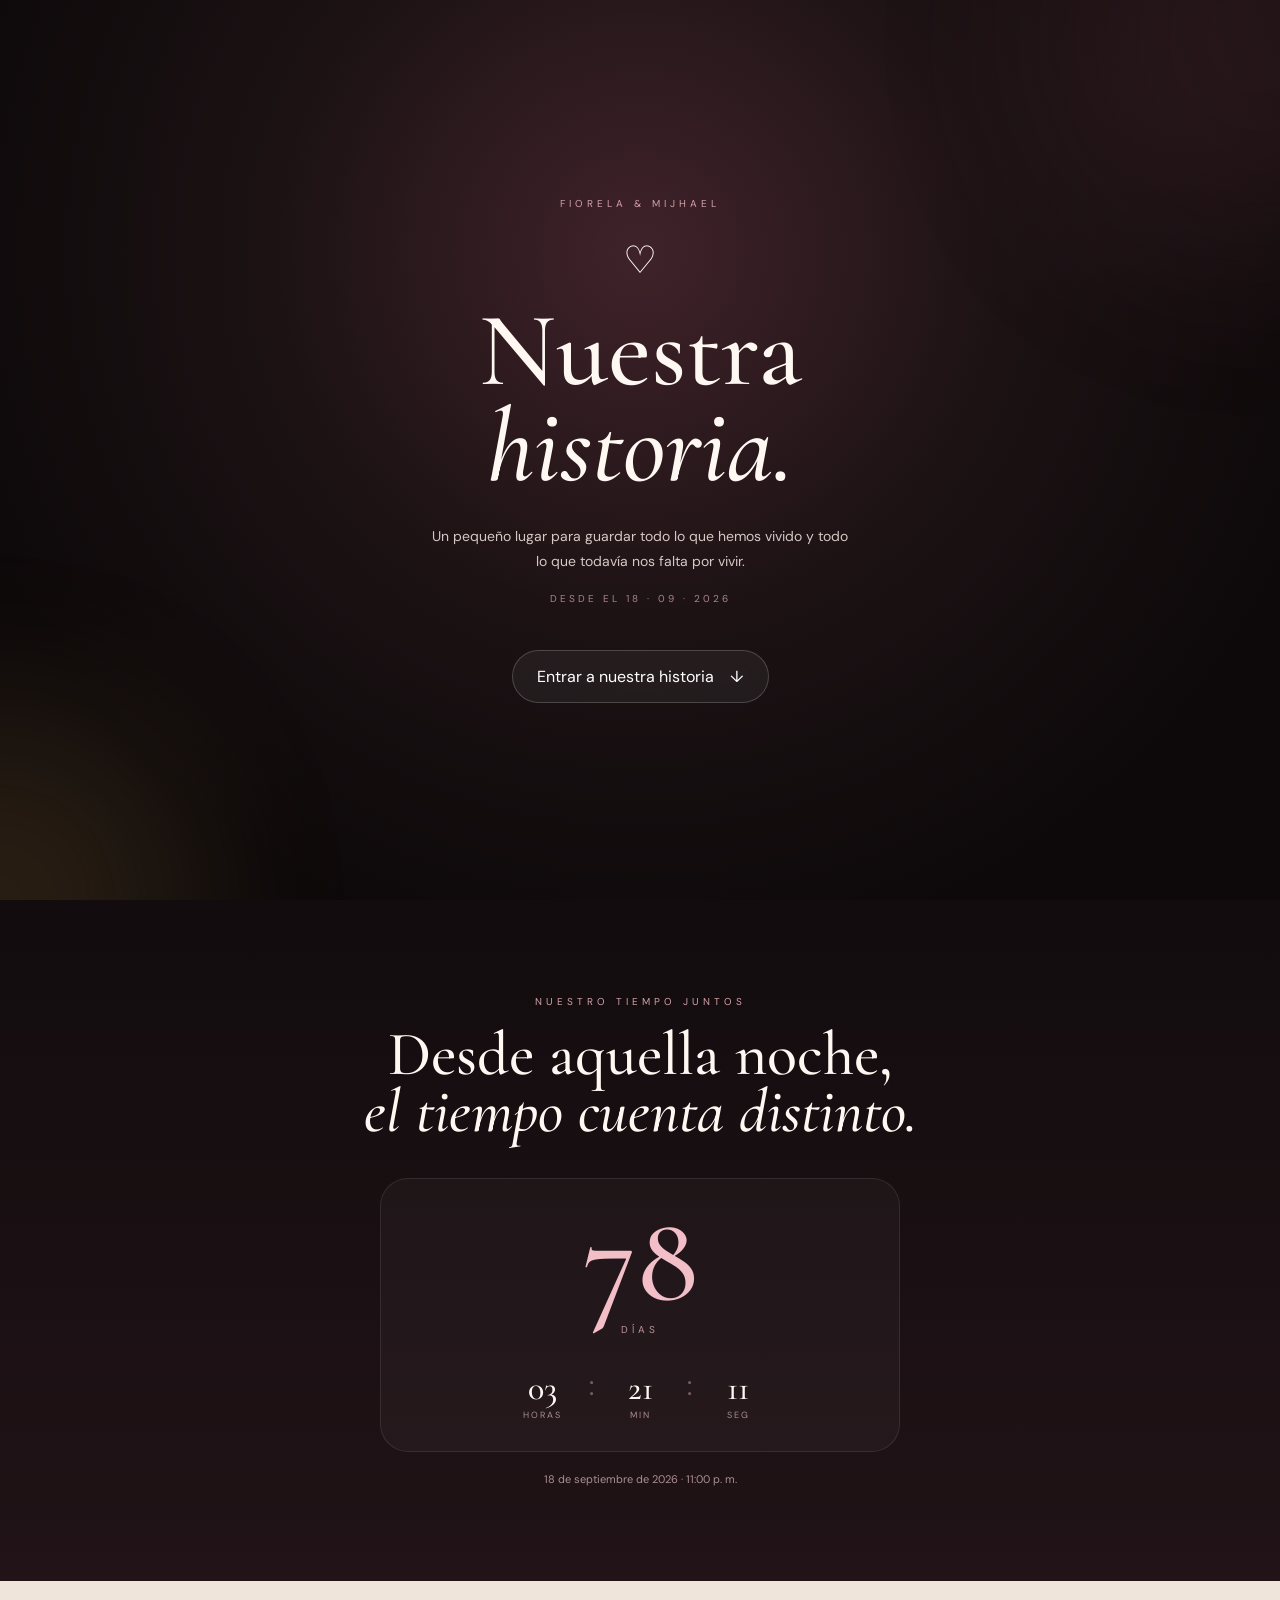
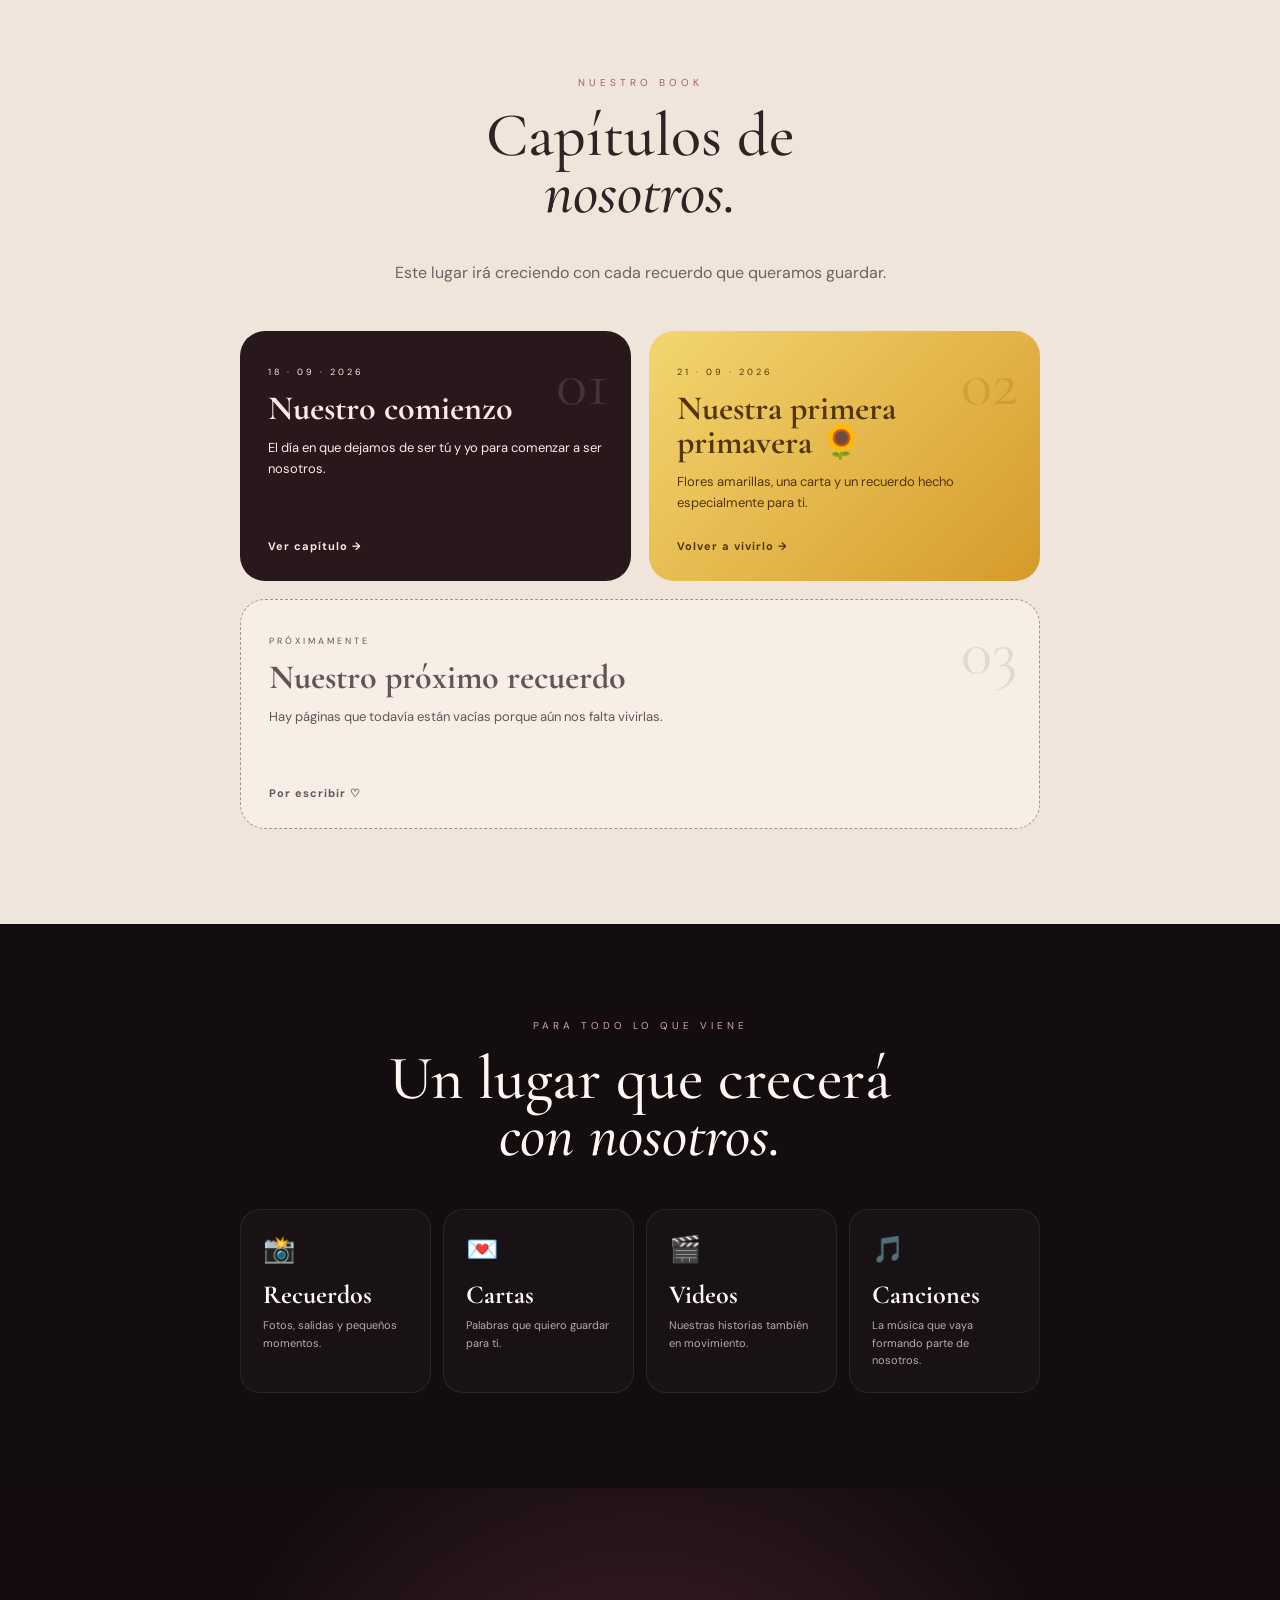
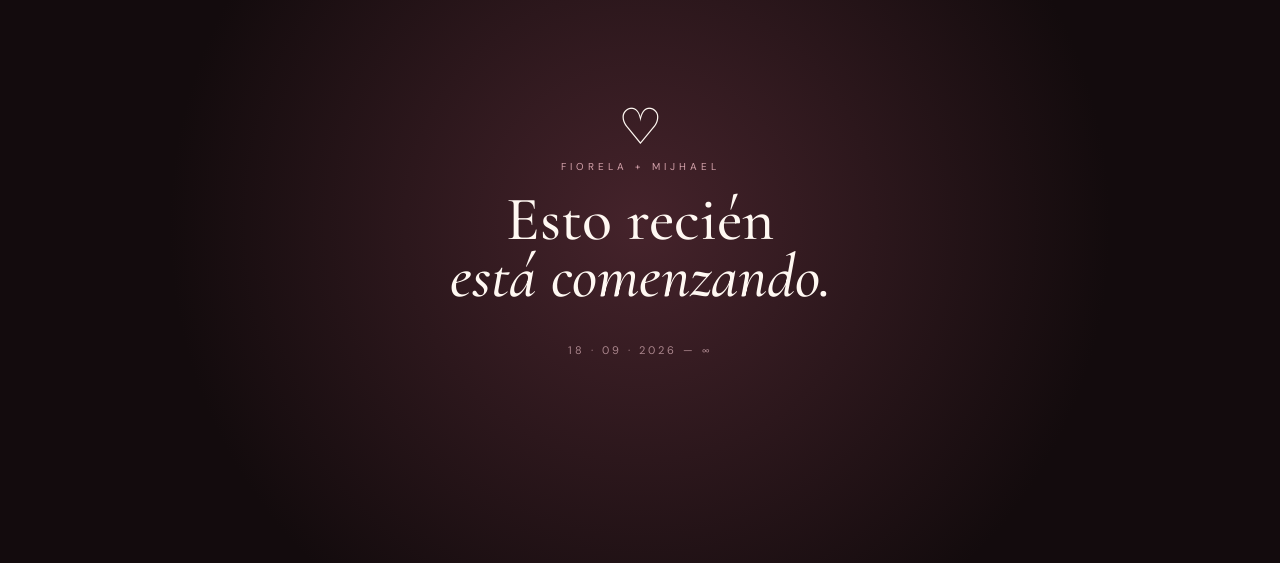
==== commit 2af95de2: "Update index.html" ====
--- a/index.html
+++ b/index.html
@@ -1,738 +1,53 @@
 <!DOCTYPE html>
 <html lang="es">
-
 <head>
-
-    <meta charset="UTF-8">
-
-    <meta
-        name="viewport"
-        content="width=device-width, initial-scale=1.0"
-    >
-
-    <meta
-        name="theme-color"
-        content="#130d0f"
-    >
-
-    <title>Fiorela & Mijhael ♡</title>
-
-
-    <!-- =========================
-         FUENTES
-    ========================== -->
-
-    <link
-        rel="preconnect"
-        href="https://fonts.googleapis.com"
-    >
-
-    <link
-        rel="preconnect"
-        href="https://fonts.gstatic.com"
-        crossorigin
-    >
-
-    <link
-        href="https://fonts.googleapis.com/css2?family=Cormorant+Garamond:wght@400;500;600;700&family=DM+Sans:wght@300;400;500;600&display=swap"
-        rel="stylesheet"
-    >
-
-
-    <!-- =========================
-         CSS
-    ========================== -->
-
-    <link
-        rel="stylesheet"
-        href="style.css?v=2"
-    >
-
+<meta charset="UTF-8">
+<meta name="viewport" content="width=device-width,initial-scale=1.0">
+<meta name="theme-color" content="#130d0f">
+<title>Fiorela & Mijhael ♡</title>
+<link rel="preconnect" href="https://fonts.googleapis.com">
+<link rel="preconnect" href="https://fonts.gstatic.com" crossorigin>
+<link href="https://fonts.googleapis.com/css2?family=Cormorant+Garamond:wght@400;500;600;700&family=DM+Sans:wght@300;400;500;600&display=swap" rel="stylesheet">
+<link rel="stylesheet" href="style.css">
 </head>
-
-
 <body>
-
-
-    <!-- =========================
-         LUCES DE FONDO
-    ========================== -->
-
-    <div class="ambient ambient-one"></div>
-
-    <div class="ambient ambient-two"></div>
-
-
-
-    <!-- =========================
-         PORTADA
-    ========================== -->
-
-    <header class="hero">
-
-
-        <p class="eyebrow">
-
-            FIORELA & MIJHAEL
-
-        </p>
-
-
-        <div class="heart">
-
-            ♡
-
-        </div>
-
-
-        <h1>
-
-            Nuestra
-
-            <br>
-
-            <em>
-                historia.
-            </em>
-
-        </h1>
-
-
-        <p class="hero-copy">
-
-            Un pequeño lugar para guardar
-            todo lo que hemos vivido
-
-            <br>
-
-            y todo lo que todavía
-            nos falta por vivir.
-
-        </p>
-
-
-        <p class="since">
-
-            DESDE EL 18 · 09 · 2026
-
-        </p>
-
-
-        <a
-            href="#historia"
-            class="enter"
-        >
-
-            Entrar a nuestra historia
-
-            <span>
-                ↓
-            </span>
-
-        </a>
-
-
-    </header>
-
-
-
-    <!-- =========================
-         CONTENIDO
-    ========================== -->
-
-    <main id="historia">
-
-
-
-        <!-- =========================
-             CONTADOR
-        ========================== -->
-
-        <section class="counter-section reveal">
-
-
-            <p class="eyebrow">
-
-                NUESTRO TIEMPO JUNTOS
-
-            </p>
-
-
-            <h2>
-
-                Desde aquella noche,
-
-                <br>
-
-                <em>
-                    el tiempo cuenta distinto.
-                </em>
-
-            </h2>
-
-
-
-            <div
-                class="counter"
-                aria-live="polite"
-            >
-
-
-                <!-- DÍAS -->
-
-                <div class="counter-main">
-
-                    <strong id="dias">
-
-                        0
-
-                    </strong>
-
-                    <span>
-
-                        días
-
-                    </span>
-
-                </div>
-
-
-
-                <!-- HORAS / MINUTOS / SEGUNDOS -->
-
-                <div class="counter-small">
-
-
-                    <div>
-
-                        <strong id="horas">
-
-                            00
-
-                        </strong>
-
-                        <span>
-
-                            horas
-
-                        </span>
-
-                    </div>
-
-
-                    <i>
-                        :
-                    </i>
-
-
-                    <div>
-
-                        <strong id="minutos">
-
-                            00
-
-                        </strong>
-
-                        <span>
-
-                            min
-
-                        </span>
-
-                    </div>
-
-
-                    <i>
-                        :
-                    </i>
-
-
-                    <div>
-
-                        <strong id="segundos">
-
-                            00
-
-                        </strong>
-
-                        <span>
-
-                            seg
-
-                        </span>
-
-                    </div>
-
-
-                </div>
-
-
-            </div>
-
-
-
-            <p class="counter-date">
-
-                Desde el 18 de septiembre de 2026
-
-                <br>
-
-                11:00 p. m. ♡
-
-            </p>
-
-
-        </section>
-
-
-
-        <!-- =========================
-             NUESTROS CAPÍTULOS
-        ========================== -->
-
-        <section class="chapters reveal">
-
-
-            <div class="section-heading">
-
-
-                <p class="eyebrow">
-
-                    NUESTRO BOOK
-
-                </p>
-
-
-                <h2>
-
-                    Capítulos de
-
-                    <br>
-
-                    <em>
-                        nosotros.
-                    </em>
-
-                </h2>
-
-
-                <p>
-
-                    Este lugar irá creciendo
-                    con cada recuerdo
-                    que queramos guardar.
-
-                </p>
-
-
-            </div>
-
-
-
-            <div class="chapter-grid">
-
-
-
-                <!-- =========================
-                     CAPÍTULO 01
-                ========================== -->
-
-                <a
-                    class="chapter beginning"
-                    href="comienzo.html"
-                >
-
-
-                    <span class="number">
-
-                        01
-
-                    </span>
-
-
-                    <div>
-
-
-                        <small>
-
-                            18 · 09 · 2026
-
-                        </small>
-
-
-                        <h3>
-
-                            Nuestro comienzo
-
-                        </h3>
-
-
-                        <p>
-
-                            El día en que dejamos
-                            de ser tú y yo
-
-                            para comenzar
-                            a ser nosotros.
-
-                        </p>
-
-
-                    </div>
-
-
-                    <b>
-
-                        Ver capítulo →
-
-                    </b>
-
-
-                </a>
-
-
-
-                <!-- =========================
-                     CAPÍTULO 02
-                ========================== -->
-
-                <a
-                    class="chapter spring"
-                    href="septiembre.html"
-                >
-
-
-                    <span class="number">
-
-                        02
-
-                    </span>
-
-
-                    <div>
-
-
-                        <small>
-
-                            21 · 09 · 2026
-
-                        </small>
-
-
-                        <h3>
-
-                            Nuestra primera
-                            primavera 🌻
-
-                        </h3>
-
-
-                        <p>
-
-                            Flores amarillas,
-                            una carta
-
-                            y un recuerdo hecho
-                            especialmente para ti.
-
-                        </p>
-
-
-                    </div>
-
-
-                    <b>
-
-                        Volver a vivirlo →
-
-                    </b>
-
-
-                </a>
-
-
-
-                <!-- =========================
-                     FUTURO CAPÍTULO
-                ========================== -->
-
-                <div class="chapter future">
-
-
-                    <span class="number">
-
-                        03
-
-                    </span>
-
-
-                    <div>
-
-
-                        <small>
-
-                            PRÓXIMAMENTE
-
-                        </small>
-
-
-                        <h3>
-
-                            Nuestro próximo
-                            recuerdo
-
-                        </h3>
-
-
-                        <p>
-
-                            Hay páginas que todavía
-                            están vacías
-
-                            porque aún nos falta
-                            vivirlas.
-
-                        </p>
-
-
-                    </div>
-
-
-                    <b>
-
-                        Por escribir ♡
-
-                    </b>
-
-
-                </div>
-
-
-            </div>
-
-
-        </section>
-
-
-
-        <!-- =========================
-             COLECCIÓN
-        ========================== -->
-
-        <section class="collection reveal">
-
-
-            <p class="eyebrow">
-
-                PARA TODO LO QUE VIENE
-
-            </p>
-
-
-            <h2>
-
-                Un lugar que crecerá
-
-                <br>
-
-                <em>
-                    con nosotros.
-                </em>
-
-            </h2>
-
-
-
-            <div class="tiles">
-
-
-
-                <!-- RECUERDOS -->
-
-                <div>
-
-
-                    <span>
-
-                        📸
-
-                    </span>
-
-
-                    <h3>
-
-                        Recuerdos
-
-                    </h3>
-
-
-                    <p>
-
-                        Fotos, salidas
-                        y pequeños momentos.
-
-                    </p>
-
-
-                </div>
-
-
-
-                <!-- CARTAS -->
-
-                <div>
-
-
-                    <span>
-
-                        💌
-
-                    </span>
-
-
-                    <h3>
-
-                        Cartas
-
-                    </h3>
-
-
-                    <p>
-
-                        Palabras que quiero
-                        guardar para ti.
-
-                    </p>
-
-
-                </div>
-
-
-
-                <!-- VIDEOS -->
-
-                <div>
-
-
-                    <span>
-
-                        🎬
-
-                    </span>
-
-
-                    <h3>
-
-                        Videos
-
-                    </h3>
-
-
-                    <p>
-
-                        Nuestras historias
-                        también en movimiento.
-
-                    </p>
-
-
-                </div>
-
-
-
-                <!-- CANCIONES -->
-
-                <div>
-
-
-                    <span>
-
-                        🎵
-
-                    </span>
-
-
-                    <h3>
-
-                        Canciones
-
-                    </h3>
-
-
-                    <p>
-
-                        La música que vaya
-                        formando parte
-                        de nosotros.
-
-                    </p>
-
-
-                </div>
-
-
-            </div>
-
-
-        </section>
-
-
-
-        <!-- =========================
-             FINAL
-        ========================== -->
-
-        <section class="ending reveal">
-
-
-            <span>
-
-                ♡
-
-            </span>
-
-
-            <p class="eyebrow">
-
-                FIORELA + MIJHAEL
-
-            </p>
-
-
-            <h2>
-
-                Esto recién
-
-                <br>
-
-                <em>
-                    está comenzando.
-                </em>
-
-            </h2>
-
-
-            <p>
-
-                18 · 09 · 2026 — ∞
-
-            </p>
-
-
-        </section>
-
-
-    </main>
-
-
-
-    <!-- =========================
-         JAVASCRIPT
-    ========================== -->
-
-    <script src="script.js?v=2"></script>
-
-
-</body>
-
-</html>
+<div class="ambient ambient-one"></div><div class="ambient ambient-two"></div>
+<header class="hero">
+  <p class="eyebrow">FIORELA & MIJHAEL</p>
+  <div class="heart">♡</div>
+  <h1>Nuestra<br><em>historia.</em></h1>
+  <p class="hero-copy">Un pequeño lugar para guardar todo lo que hemos vivido y todo lo que todavía nos falta por vivir.</p>
+  <p class="since">DESDE EL 18 · 09 · 2026</p>
+  <a href="#historia" class="enter">Entrar a nuestra historia <span>↓</span></a>
+</header>
+<main id="historia">
+<section class="counter-section reveal">
+  <p class="eyebrow">NUESTRO TIEMPO JUNTOS</p>
+  <h2>Desde aquella noche,<br><em>el tiempo cuenta distinto.</em></h2>
+  <div class="counter" aria-live="polite">
+    <div class="counter-main"><strong id="dias">0</strong><span>días</span></div>
+    <div class="counter-small"><div><strong id="horas">00</strong><span>horas</span></div><i>:</i><div><strong id="minutos">00</strong><span>min</span></div><i>:</i><div><strong id="segundos">00</strong><span>seg</span></div></div>
+  </div>
+  <p class="counter-date">18 de septiembre de 2026 · 11:00 p. m.</p>
+</section>
+<section class="chapters reveal">
+  <div class="section-heading"><p class="eyebrow">NUESTRO BOOK</p><h2>Capítulos de<br><em>nosotros.</em></h2><p>Este lugar irá creciendo con cada recuerdo que queramos guardar.</p></div>
+  <div class="chapter-grid">
+    <a class="chapter beginning" href="comienzo.html"><span class="number">01</span><div><small>18 · 09 · 2026</small><h3>Nuestro comienzo</h3><p>El día en que dejamos de ser tú y yo para comenzar a ser nosotros.</p></div><b>Ver capítulo →</b></a>
+    <a class="chapter spring" href="septiembre.html"><span class="number">02</span><div><small>21 · 09 · 2026</small><h3>Nuestra primera primavera 🌻</h3><p>Flores amarillas, una carta y un recuerdo hecho especialmente para ti.</p></div><b>Volver a vivirlo →</b></a>
+    <div class="chapter future"><span class="number">03</span><div><small>PRÓXIMAMENTE</small><h3>Nuestro próximo recuerdo</h3><p>Hay páginas que todavía están vacías porque aún nos falta vivirlas.</p></div><b>Por escribir ♡</b></div>
+  </div>
+</section>
+<section class="collection reveal">
+ <p class="eyebrow">PARA TODO LO QUE VIENE</p><h2>Un lugar que crecerá<br><em>con nosotros.</em></h2>
+ <div class="tiles">
+  <div><span>📸</span><h3>Recuerdos</h3><p>Fotos, salidas y pequeños momentos.</p></div>
+  <div><span>💌</span><h3>Cartas</h3><p>Palabras que quiero guardar para ti.</p></div>
+  <div><span>🎬</span><h3>Videos</h3><p>Nuestras historias también en movimiento.</p></div>
+  <div><span>🎵</span><h3>Canciones</h3><p>La música que vaya formando parte de nosotros.</p></div>
+ </div>
+</section>
+<section class="ending reveal"><span>♡</span><p class="eyebrow">FIORELA + MIJHAEL</p><h2>Esto recién<br><em>está comenzando.</em></h2><p>18 · 09 · 2026 — ∞</p></section>
+</main>
+<script src="script.js"></script>
+</body></html>
